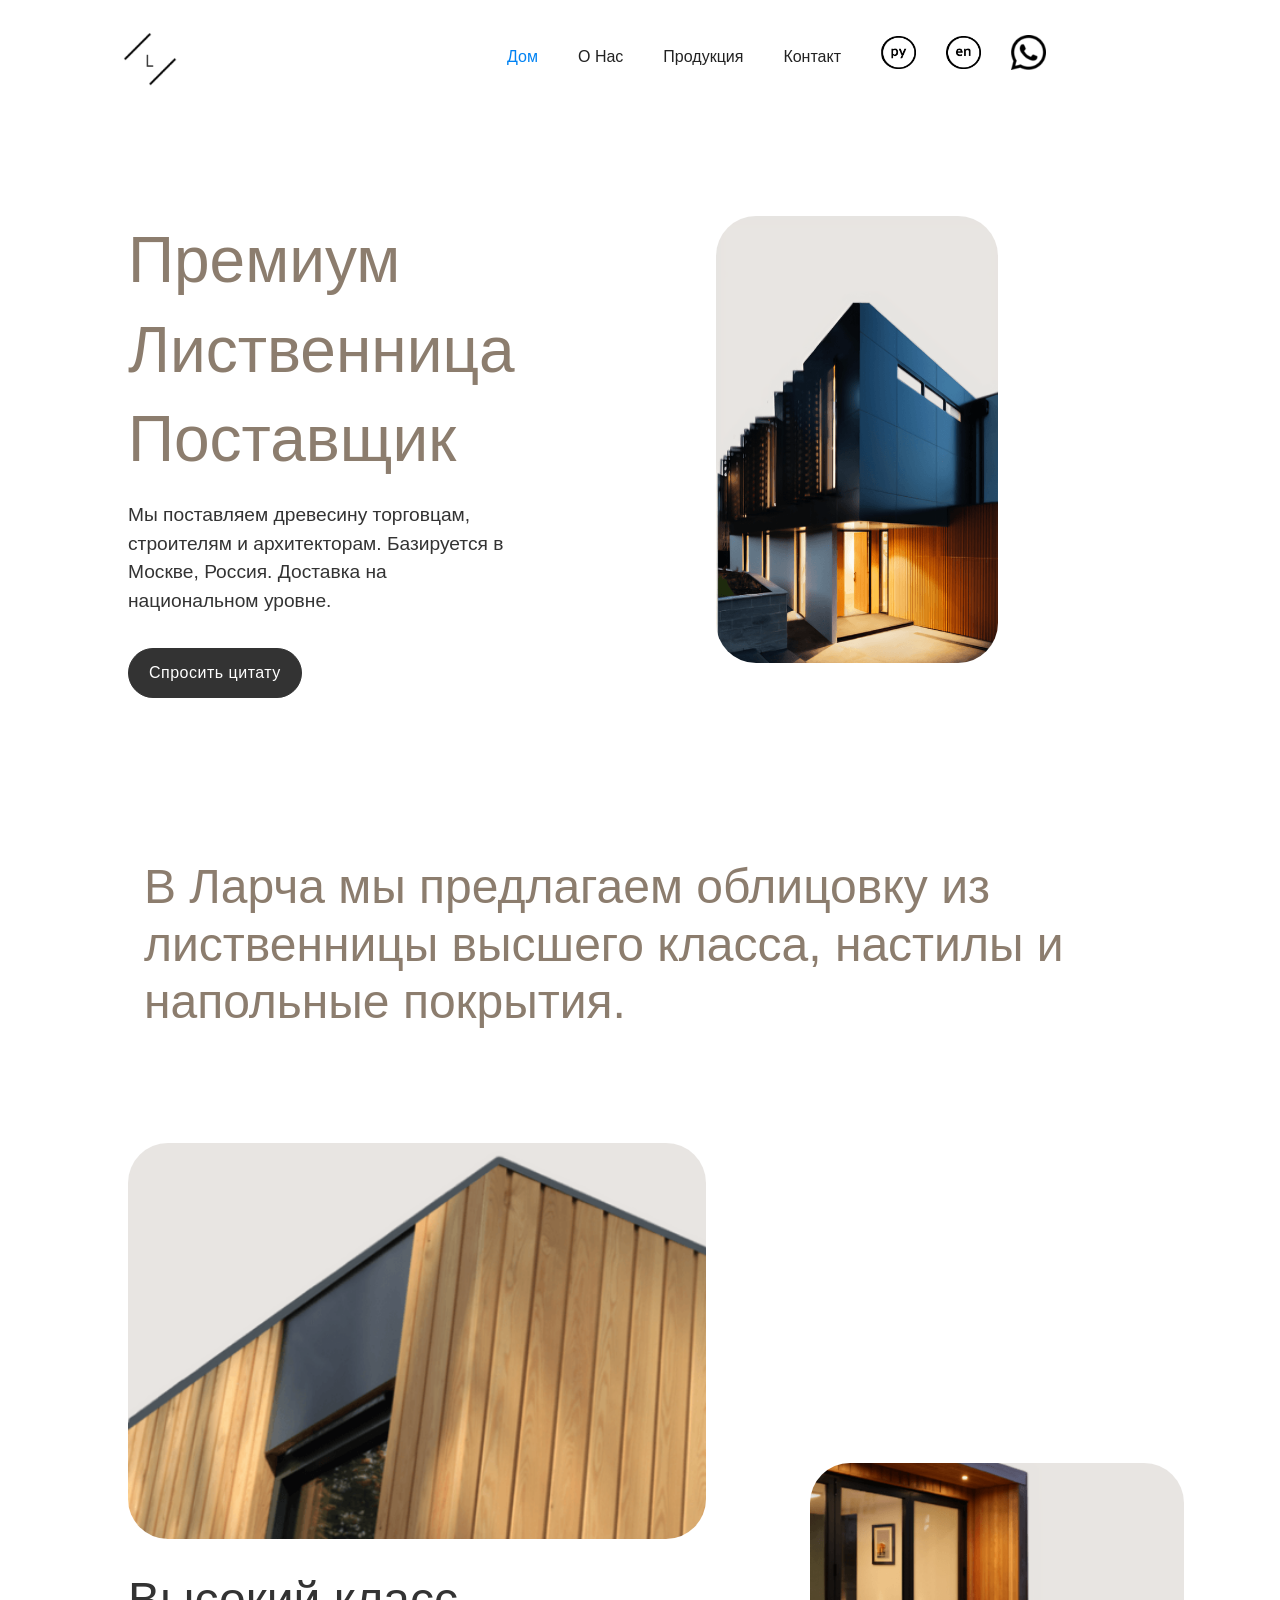
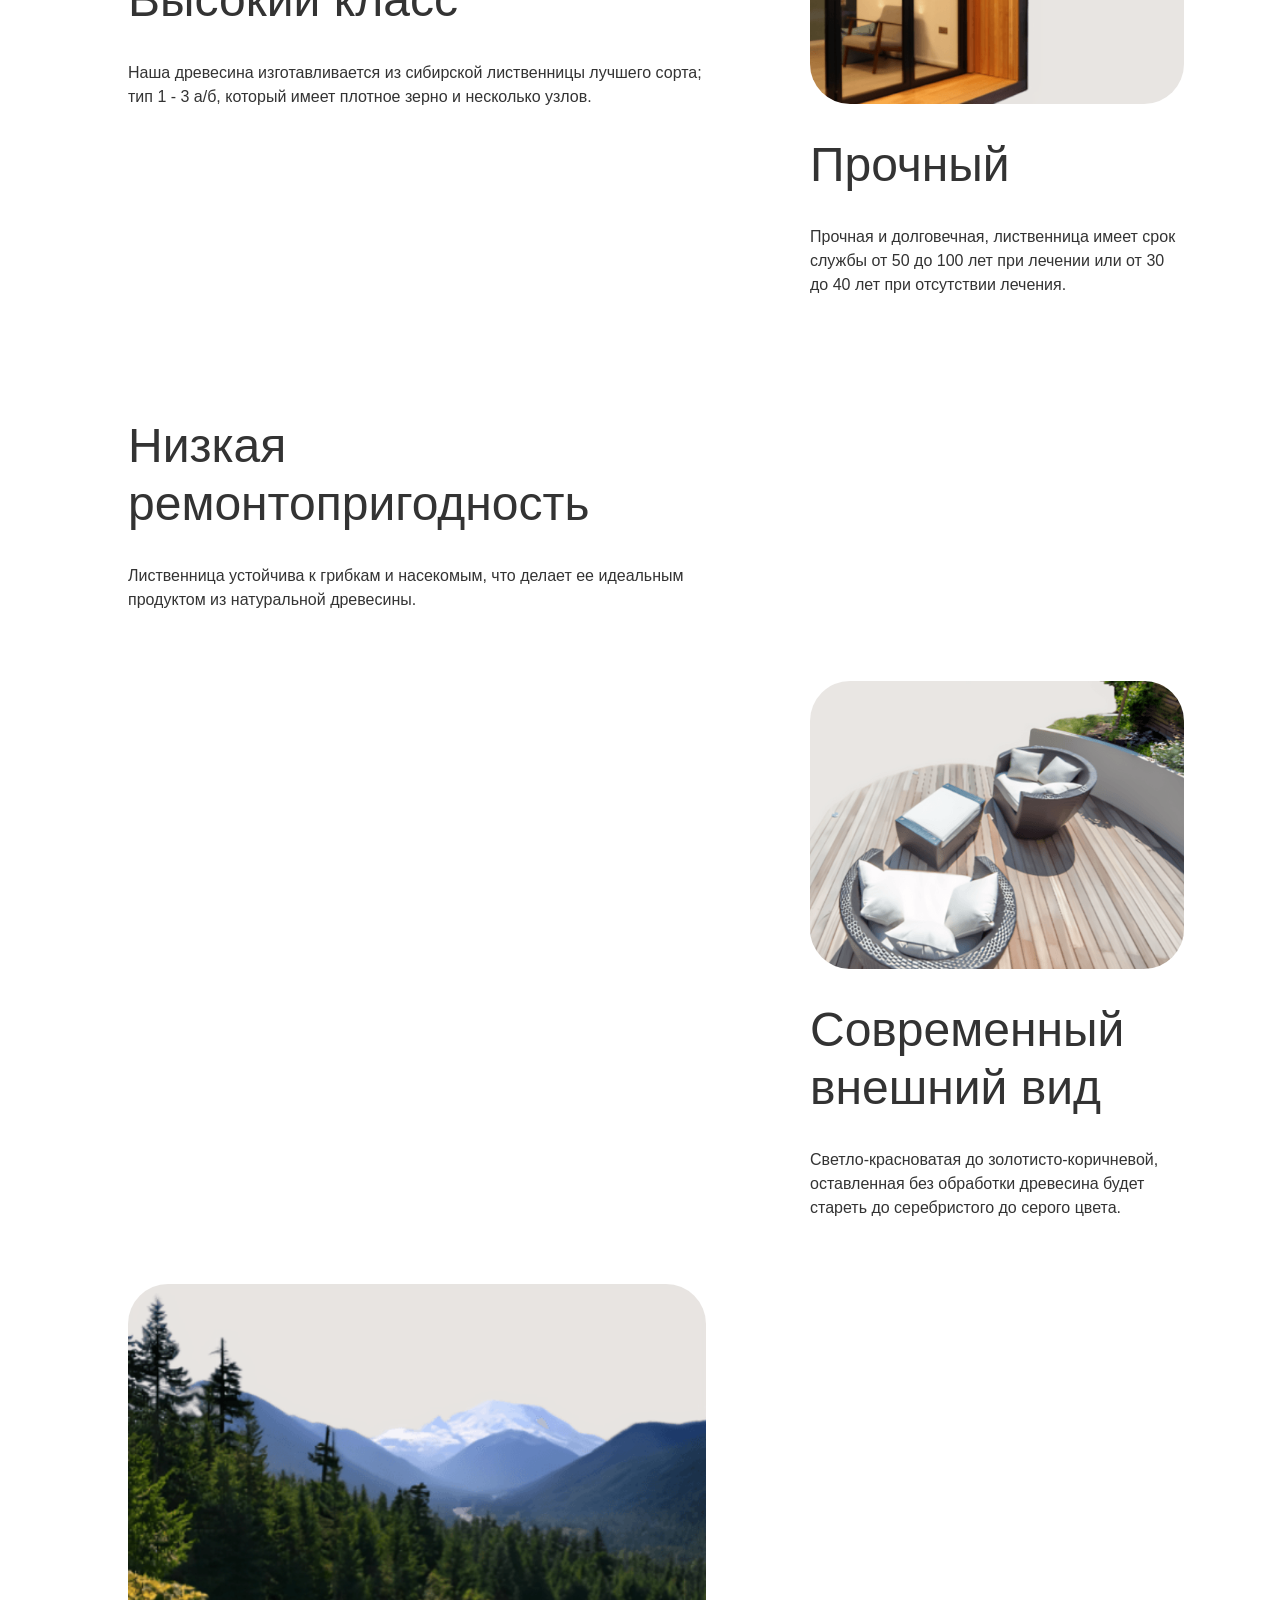
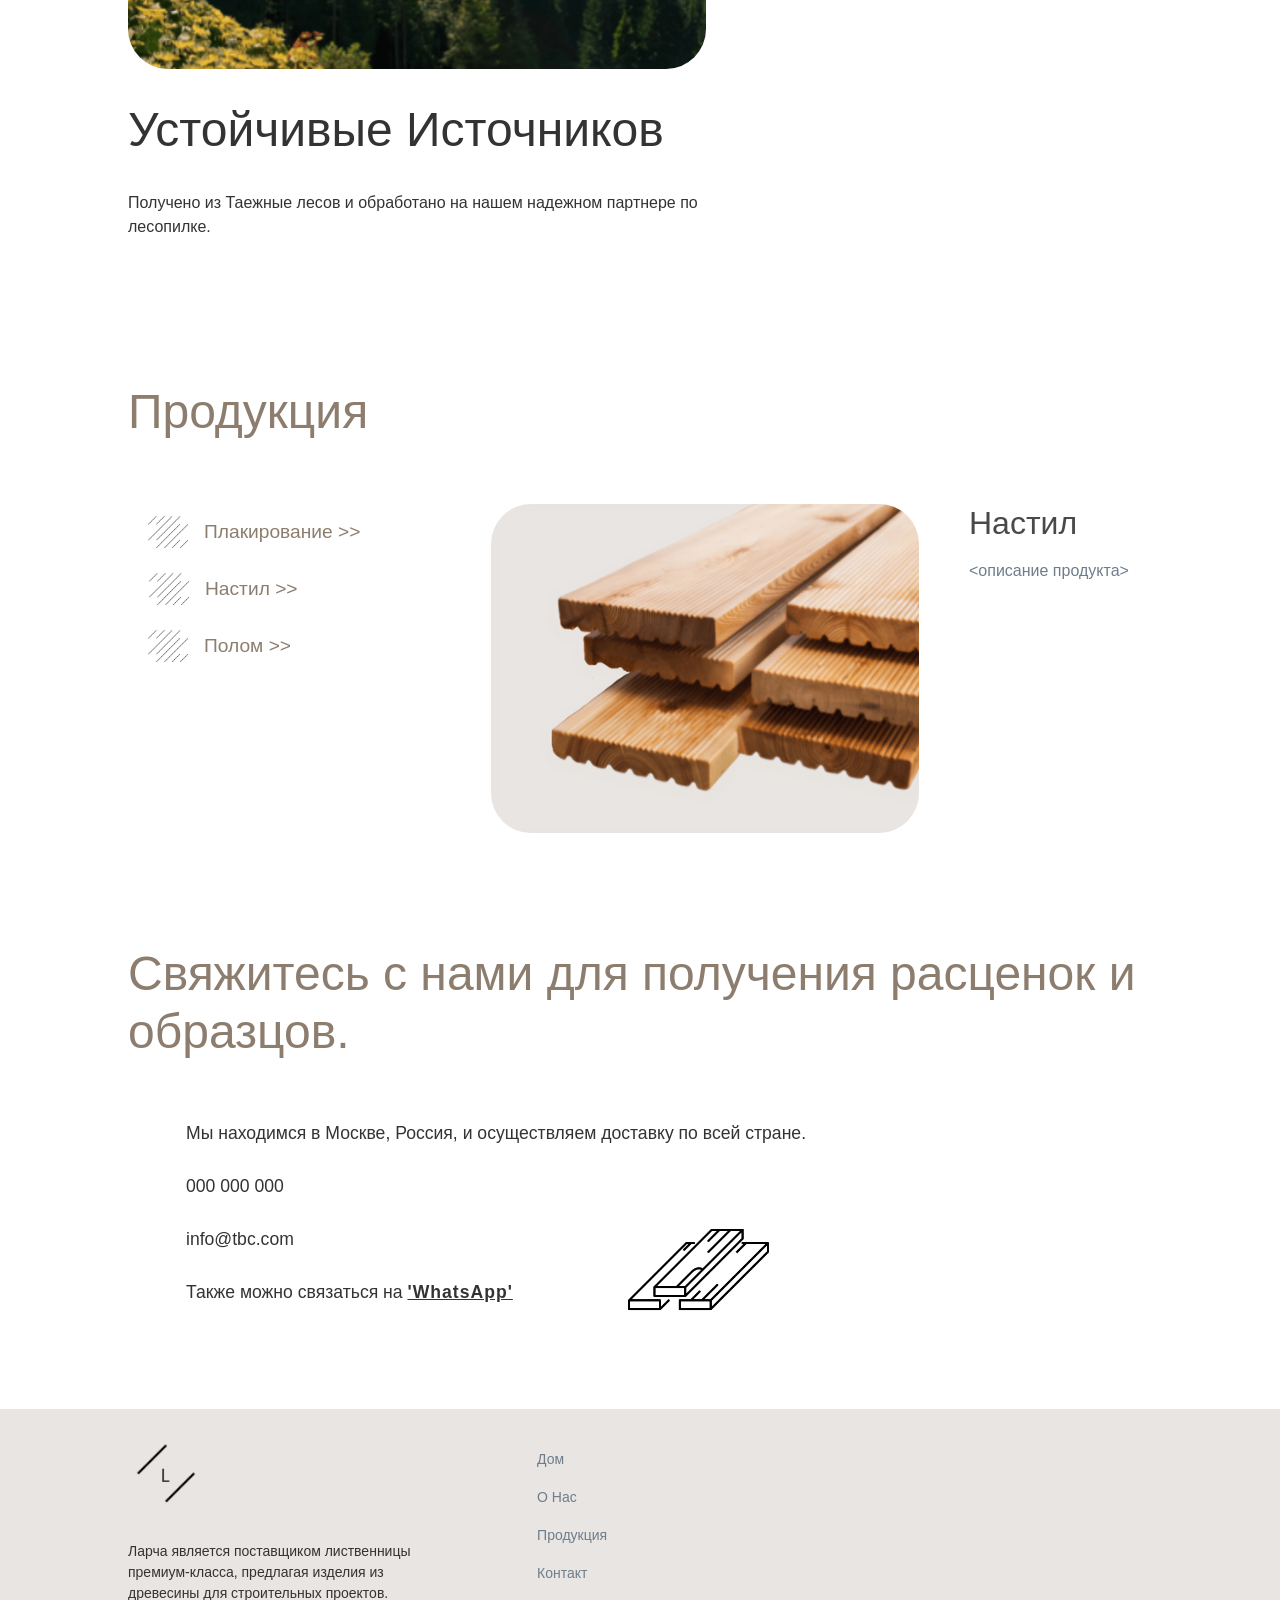
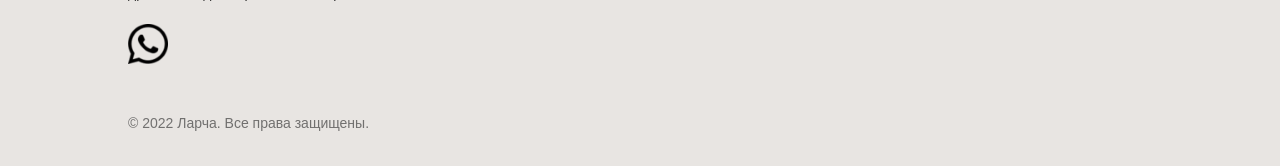
==== index.html @ 4be734ab "Add files via upload" ====
<!DOCTYPE html>

<html
  data-wf-domain=""
  data-wf-page="62f5ed2732fbd65a72546439"
  data-wf-site="62f5ed2732fbd67e27546438"
  data-wf-status="1"
>
  <head>
    <meta charset="utf-8" />
    <title>Larcha</title>
    <meta content="width=device-width, initial-scale=1" name="viewport" />
    <meta content="" name="" />
    <link
      href="./css/style.css"
      rel="stylesheet"
      type="text/css"
    />
    <script
      src="https://ajax.googleapis.com/ajax/libs/webfont/1.6.26/webfont.js"
      type="text/javascript"
    ></script>
    <script type="text/javascript">
      WebFont.load({  google: {    families: ["Epilogue:regular,500,600,700,800,900"]  }});
    </script>
    <!--[if lt IE 9
      ]><script
        src="https://cdnjs.cloudflare.com/ajax/libs/html5shiv/3.7.3/html5shiv.min.js"
        type="text/javascript"
      ></script
    ><![endif]-->
    <script type="text/javascript">
      !function(o,c){var n=c.documentElement,t=" w-mod-";n.className+=t+"js",("ontouchstart"in o||o.DocumentTouch&&c instanceof DocumentTouch)&&(n.className+=t+"touch")}(window,document);
    </script>
    <link
      href="./images/favicon-32x32.png"
      rel="shortcut icon"
      type="image/x-icon"
    />
    <link
      href="./images/webclip.png"
      rel="apple-touch-icon"
    />
    <!-- Please keep this css code to improve the font quality-->
    <style>
        * {
        -webkit-font-smoothing: antialiased;
        -moz-osx-font-smoothing: grayscale;
      }
    </style>
  </head>
  <body>
    <div class="page-wrapper">
      <div class="global-styles w-embed">
        <style>

          /* Snippet gets rid of top margin on first element in any rich text*/
          .w-richtext>:first-child {
          	margin-top: 0;
          }

          /* Snippet gets rid of bottom margin on last element in any rich text*/
          .w-richtext>:last-child, .w-richtext ol li:last-child, .w-richtext ul li:last-child {
          	margin-bottom: 0;
          }

          /* Snippet prevents all click and hover interaction with an element */
          .clickable-off {
          	pointer-events: none;
          }

          /* Snippet enables all click and hover interaction with an element */
          .clickable-on{
            pointer-events: auto;
          }

          /* Snippet enables you to add class of div-square which creates and maintains a 1:1 dimension of a div.*/
          .div-square::after {
          	content: "";
          	display: block;
          	padding-bottom: 100%;
          }

          /*Hide focus outline for main content element*/
          main:focus-visible {
          	outline: -webkit-focus-ring-color auto 0px;
          }

          /* Make sure containers never lose their center alignment*/
          .container-medium, .container-small, .container-large {
          	margin-right: auto !important;
          	margin-left: auto !important;
          }

          /*Reset buttons, and links styles*/
          a {
          	color: inherit;
          	text-decoration: inherit;
          	font-size: inherit;
          }

          /*Apply "..." after 3 lines of text */
          .text-style-3lines {
          	display: -webkit-box;
          	overflow: hidden;
          	-webkit-line-clamp: 3;
          	-webkit-box-orient: vertical;
          }

          /*Apply "..." after 2 lines of text */
          .text-style-2lines {
          	display: -webkit-box;
          	overflow: hidden;
          	-webkit-line-clamp: 2;
          	-webkit-box-orient: vertical;
          }
        </style>
      </div>
      <main class="main-wrapper overflow-hidden">
        <div
          data-animation="default"
          data-collapse="medium"
          data-duration="400"
          data-easing="ease"
          data-easing2="ease"
          role="banner"
          class="navbar w-nav"
        >
          <div class="container-3 w-container">
            <nav role="navigation" class="nav-menu-2 w-nav-menu">
              <a
                href="/index.html"
                aria-current="page"
                class="nav-link w-nav-link w--current"
                >Дом</a
              ><a href="#About-Ru" class="nav-link w-nav-link">О Нас</a
              ><a href="#products" class="nav-link w-nav-link">Продукция</a
              ><a href="#contact" class="nav-link w-nav-link">Контакт</a
              ><a
                href="/index.html"
                aria-current="page"
                class="link-block w-inline-block w--current"
                ><img
                  src="./images/ru_icon_full.png"
                  loading="eager"
                  width="35"
                  srcset="
                    ./images/ru_icon_full-p-500.png 500w,
                    ./images/ru_icon_full.png 766w
                  "
                  sizes="(max-width: 991px) 100vw, 35px"
                  alt="russian language icon"
                  class="image-2" /></a
              ><a
                href="/en.html"
                aria-current="page"
                class="link-block w-inline-block w--current"
                ><img
                  src="./images/en_logo_full.png"
                  loading="eager"
                  width="35"
                  srcset="
                    ./images/en_logo_full-p-500.png 500w,
                    ./images/en_logo_full.png 513w
                  "
                  sizes="(max-width: 991px) 100vw, 35px"
                  alt="english language icon"
                  class="image-2" /></a
              ><a
                href="https://wa.me/00000000"
                target="_blank"
                class="link-block w-inline-block"
                ><img
                  src="./images/whatsapp_bw_48px.png"
                  loading="eager"
                  width="35"
                  alt="whatsapp icon"
                  class="image-2"
              /></a>
            </nav>
            <div class="menu-button-2 w-nav-button">
              <div class="w-icon-nav-menu"></div>
            </div>
            <a href="/" aria-current="page" class="brand w-nav-brand w--current"
              ><img
                src="./images/larcha_logo-transparent.png"
                loading="eager"
                width="69"
                alt="LARCHA brand logo "
                class="image"
            /></a>
          </div>
        </div>
        <div class="w-container"><div class="section-3 wf-section"></div></div>
        <div class="section wf-section"></div>
        <div class="section-home-hero">
          <div class="page-padding">
            <div class="container-large">
              <div class="padding-vertical padding-xhuge">
                <div class="w-layout-grid home-hero_component">
                  <div
                    id="home-section-eng"
                    class="home-hero_content w-node-_734c42e9-a34b-b294-1b06-c9849803cd1f-72546439"
                  >
                    <div class="margin-bottom margin-small">
                      <h1>
                        <span class="heading-display-text-span">Премиум</span
                        ><br /><span class="heading-display-text-span"
                          >Лиственница Поставщик</span
                        >
                      </h1>
                    </div>
                    <div class="margin-bottom margin-medium">
                      <p class="paragraph">
                        Мы поставляем древесину торговцам, строителям и архитекторам. Базируется в Москве, Россия. Доставка на национальном уровне.
                      </p>
                    </div>
                    <div class="margin-bottom margin-medium">
                      <a href="#contact" class="button is-form-submit w-button"
                        >Спросить цитату</a
                      >
                    </div>
                  </div>
                  <div
                    id="w-node-a9d240f8-0661-0b93-165a-936c7398d22b-72546439"
                    class="home-hero_image-wrapper"
                  >
                    <img
                      src="./images/exterior_bg_2.png"
                      loading="eager"
                      width="282"
                      srcset="
                        ./images/exterior_bg_2-p-500.png 500w,
                        ./images/exterior_bg_2.png 595w
                      "
                      sizes="(max-width: 479px) 100vw, 282px"
                      alt=""
                      class="home-hero-main-image"
                    />
                  </div>
                </div>
              </div>
            </div>
          </div>
        </div>
        <div id="About-Ru" class="section-home-tagline">
          <div class="page-padding">
            <div class="container-medium">
              <div class="padding-vertical padding-xxhuge">
                <div id="home-tagline" class="home-tagline_top_wrapper">
                  <div class="heading-large">
                    В Ларча мы предлагаем облицовку из лиственницы высшего класса, настилы и напольные покрытия.<br />
                  </div>
                </div>
                <div class="home-tagline_component">
                  <img
                    src="./"
                    loading="eager"
                    width="121"
                    alt=""
                    class="home-tagline-pattern"
                  />
                </div>
              </div>
            </div>
          </div>
        </div>
        <div class="section-home-projects">
          <div class="page-padding">
            <div class="container-large">
              <div class="padding-vertical padding-xxhuge">
                <div class="home-projects_list-wrapper w-dyn-list">
                  <div role="list" class="home-projects_list w-dyn-items">
                    <div
                      role="listitem"
                      class="home-projects_item even-item w-dyn-item"
                    >
                      <a
                        href="#"
                        class="home-projects_link-block w-inline-block"
                        ><div class="home-projects_image-wrapper">
                          <img
                            alt=""
                            loading="eager"
                            width="578"
                            src="./images/cladding_bg.png"
                            sizes="(max-width: 479px) 100vw, (max-width: 767px) 85vw, (max-width: 991px) 40vw, 33vw"
                            srcset="
                              ./images/cladding_bg-p-500.png 500w,
                              ./images/cladding_bg.png 604w
                            "
                            class="home-projects-image"
                          />
                        </div>
                        <div class="home-projects_content">
                          <div class="margin-vertical margin-medium">
                            <h2 class="h3-projects">Высокий класс</h2>
                          </div>
                          <div class="margin-bottom margin-medium">
                            <p class="paragraph-projects">
                              Наша древесина изготавливается из сибирской лиственницы лучшего сорта; тип 1 - 3 а/б, который имеет плотное зерно и несколько узлов.
                            </p>
                          </div>
                        </div></a
                      >
                    </div>
                    <div
                      role="listitem"
                      class="home-projects_item even-item w-dyn-item"
                    >
                      <a
                        href="#"
                        class="home-projects_link-block w-inline-block"
                        ><div class="home-projects_image-wrapper">
                          <img
                            alt=""
                            loading="eager"
                            width="578"
                            src="./images/outhouse_bg_crop.png"
                            sizes="(max-width: 479px) 100vw, (max-width: 767px) 85vw, (max-width: 991px) 40vw, 33vw"
                            srcset="
                              ./images/outhouse_bg_crop-p-500.png 500w,
                              ./images/outhouse_bg_crop.png 555w
                            "
                            class="home-projects-image"
                          />
                        </div>
                        <div class="home-projects_content">
                          <div class="margin-vertical margin-medium">
                            <h2 class="h3-projects">Прочный</h2>
                          </div>
                          <div class="margin-bottom margin-medium">
                            <p class="paragraph-projects">
                              Прочная и долговечная, лиственница имеет срок службы от 50 до 100 лет при лечении или от 30 до 40 лет при отсутствии лечения.
                            </p>
                          </div>
                        </div></a
                      >
                    </div>
                    <div
                      role="listitem"
                      class="home-projects_item even-item w-dyn-item"
                    >
                      <a
                        href="#"
                        class="home-projects_link-block w-inline-block"
                        ><div class="home-projects_image-wrapper">
                          <img
                            alt=""
                            loading="eager"
                            width="578"
                            src="./images/interior_bg_crop.png"
                            sizes="(max-width: 479px) 100vw, (max-width: 767px) 85vw, (max-width: 991px) 40vw, 33vw"
                            srcset="
                              ./images/bg_crop-p-500.png 500w,
                              ./images/interior_bg_crop.png 680w
                            "
                            class="home-projects-image"
                          />
                        </div>
                        <div class="home-projects_content">
                          <div class="margin-vertical margin-medium">
                            <h2 class="h3-projects">Низкая ремонтопригодность</h2>
                          </div>
                          <div class="margin-bottom margin-medium">
                            <p class="paragraph-projects">
                              Лиственница устойчива к грибкам и насекомым, что делает ее идеальным продуктом из натуральной древесины.
                            </p>
                          </div>
                        </div></a
                      >
                    </div>
                    <div
                      role="listitem"
                      class="home-projects_item even-item w-dyn-item"
                    >
                      <a
                        href="#"
                        class="home-projects_link-block w-inline-block"
                        ><div class="home-projects_image-wrapper">
                          <img
                            alt=""
                            loading="eager"
                            width="578"
                            src="./images/decking_bg_edit_2_crop.png"
                            sizes="(max-width: 479px) 100vw, (max-width: 767px) 85vw, (max-width: 991px) 40vw, 33vw"
                            srcset="
                              ./images/decking_bg_edit_2_crop-p-500.png 500w,
                              ./images/decking_bg_edit_2_crop-p-800.png 800w,
                              ./images/decking_bg_edit_2_crop.png 945w
                            "
                            class="home-projects-image"
                          />
                        </div>
                        <div class="home-projects_content">
                          <div class="margin-vertical margin-medium">
                            <h2 class="h3-projects">Современный внешний вид</h2>
                          </div>
                          <div class="margin-bottom margin-medium">
                            <p class="paragraph-projects">
                              Светло-красноватая до золотисто-коричневой, оставленная без обработки древесина будет стареть до серебристого до серого цвета.
                            </p>
                          </div>
                        </div></a
                      >
                    </div>
                    <div
                      role="listitem"
                      class="home-projects_item even-item w-dyn-item"
                    >
                      <a
                        href="#"
                        class="home-projects_link-block w-inline-block"
                        ><div class="home-projects_image-wrapper">
                          <img
                            alt=""
                            loading="eager"
                            width="578"
                            src="./images/suistanable_bg.png"
                            sizes="(max-width: 479px) 100vw, (max-width: 767px) 85vw, (max-width: 991px) 40vw, 33vw"
                            srcset="
                              ./images/suistanable_bg-p-500.png 500w,
                              ./images/suistanable_bg-p-800.png 800w,
                              ./images/suistanable_bg.png 918w
                            "
                            class="home-projects-image"
                          />
                        </div>
                        <div class="home-projects_content">
                          <div class="margin-vertical margin-medium">
                            <h2 class="h3-projects">Устойчивые Источников</h2>
                          </div>
                          <div class="margin-bottom margin-medium">
                            <p class="paragraph-projects">
                              Получено из Таежные лесов и обработано на нашем надежном партнере по лесопилке.
                            </p>
                          </div>
                        </div></a
                      >
                    </div>
                  </div>
                </div>
              </div>
            </div>
          </div>
        </div>
        <div id="products" class="section-home-services">
          <div class="page-padding">
            <div class="container-large">
              <div class="padding-vertical padding-xxhuge">
                <div class="home-service_wrapper">
                  <div class="margin-bottom margin-xlarge">
                    <h2 class="heading">Продукция</h2>
                  </div>
                  <div
                    data-current="Tab 2"
                    data-easing="ease"
                    data-duration-in="300"
                    data-duration-out="100"
                    class="tabs w-tabs"
                  >
                    <div class="tabs-menu w-tab-menu">
                      <a
                        data-w-tab="Tab 1"
                        class="home-service-tabl-link button-text text-align-left w-inline-block w-tab-link"
                        ><div class="home-service-tabs_icon-wrapper">
                          <img
                            loading="eager"
                            width="40"
                            src="./images/logo-pattern-1.png"
                            alt=""
                            class="home-service-tab-image"
                          />
                        </div>
                        <div class="text-block-6">Плакирование &gt;&gt;</div></a
                      ><a
                        data-w-tab="Tab 2"
                        class="home-service-tabl-link button-text text-align-left w-inline-block w-tab-link w--current"
                        ><div class="home-service-tabs_icon-wrapper">
                          <img
                            loading="eager"
                            width="40"
                            src="./images/logo-pattern-1.png"
                            alt=""
                            class="home-service-tab-image"
                          />
                        </div>
                        <div class="text-block-7">Настил &gt;&gt;</div></a
                      ><a
                        data-w-tab="Tab 3"
                        class="home-service-tabl-link button-text text-align-left w-inline-block w-tab-link"
                        ><div class="home-service-tabs_icon-wrapper">
                          <img
                            loading="eager"
                            width="40"
                            src="./images/logo-pattern-1.png"
                            alt=""
                            class="home-service-tab-image"
                          />
                        </div>
                        <div class="text-block-8">Полом &gt;&gt;</div></a
                      >
                    </div>
                    <div class="home-service_tab-content w-tab-content">
                      <div
                        data-w-tab="Tab 1"
                        class="home-service-tab w-tab-pane"
                      >
                        <div class="w-layout-grid home-service_grid">
                          <div
                            id="w-node-_034cbed6-d893-429f-9292-754ef17a75c4-72546439"
                            class="home-service_image-wrapper"
                          >
                            <img
                              sizes="(max-width: 479px) 100vw, 380px"
                              width="380"
                              srcset="
                                ./images/cladding_house_bg_crop-p-500.png 500w,
                                ./images/cladding_house_bg_crop.png 702w
                              "
                              alt=""
                              src="./images/cladding_house_bg_crop.png"
                              loading="eager"
                              class="image-5"
                            />
                          </div>
                          <div
                            id="w-node-_6d2191c4-49b4-e9b7-fd10-e1e7bbee50f9-72546439"
                            class="wf-section"
                          >
                            <div class="w-container">
                              <h3 class="heading-6">Плакирование</h3>
                              <div class="text-block-4">
                                &lt;описание продукта&gt;
                              </div>
                            </div>
                          </div>
                        </div>
                      </div>
                      <div data-w-tab="Tab 2" class="w-tab-pane w--tab-active">
                        <div class="w-layout-grid home-service_grid">
                          <div
                            id="w-node-f372e1b5-7bba-1eb7-fedf-3df5b17880fe-72546439"
                            class="home-service_image-wrapper"
                          >
                            <img
                              sizes="(max-width: 479px) 100vw, (max-width: 767px) 85vw, 428px"
                              width="428"
                              srcset="
                                ./images/decking_crop-p-500.png 500w,
                                ./images/decking_crop-p-800.png 800w,
                                ./images/decking_crop.png 855w
                              "
                              alt=""
                              src="./images/decking_crop.png"
                              loading="eager"
                              class="image-4"
                            />
                          </div>
                          <div
                            id="w-node-f372e1b5-7bba-1eb7-fedf-3df5b1788100-72546439"
                            class="home-service_content"
                          >
                            <div class="margin-bottom margin-small">
                              <h3>Настил</h3>
                            </div>
                            <div class="margin-bottom margin-medium">
                              <p class="paragraph-3">
                                &lt;описание продукта&gt;
                              </p>
                            </div>
                          </div>
                        </div>
                      </div>
                      <div data-w-tab="Tab 3" class="w-tab-pane">
                        <div class="w-layout-grid home-service_grid">
                          <div
                            id="w-node-fb4b6240-4a37-1bfe-fe08-5f788bda2697-72546439"
                            class="home-service_image-wrapper"
                          >
                            <img
                              sizes="(max-width: 479px) 100vw, 370px"
                              width="370"
                              srcset="
                                ./images/flooring_bg_crop-p-500.png 500w,
                                ./images/flooring_bg_crop.png 728w
                              "
                              alt=""
                              src="./images/flooring_bg_crop.png"
                              loading="eager"
                              class="image-6"
                            />
                          </div>
                          <div
                            id="w-node-fb4b6240-4a37-1bfe-fe08-5f788bda2699-72546439"
                            class="home-service_content"
                          >
                            <div class="margin-bottom margin-small">
                              <h3>Полом</h3>
                            </div>
                            <div class="margin-bottom margin-medium">
                              <p class="paragraph-4">
                                &lt;описание продукта&gt;
                              </p>
                            </div>
                          </div>
                        </div>
                      </div>
                    </div>
                  </div>
                </div>
              </div>
            </div>
            <div id="contact" class="page-padding padding-vertical">
              <div class="container-large">
                <div class="padding-vertical padding-xxhuge">
                  <div class="home-cta_component">
                    <div class="margin-bottom margin-medium">
                      <div id="contact-eng" class="heading-large">
                        <strong class="bold-text">Свяжитесь </strong> с нами для получения расценок и образцов.
                      </div>
                      <div class="w-container">
                        <div class="wf-section">
                          <div class="text-block-5">
                            Мы находимся в Москве, Россия, и осуществляем доставку по всей стране.<br />‍<br /><a href="tel:+000000000"
                              ><strong class="bold-text-3">000 000 000</strong
                              ><br /></a
                            >‍<br /><a
                              href="mailto:info@tbc.com?subject=Request%20Quote"
                              ><strong class="bold-text-2"
                                >info@tbc.com</strong
                              ></a
                            ><br />‍<br />Также можно связаться на
                            <a href="https://wa.me/000000000" class="link-6"
                              >'WhatsApp'</a
                            >
                          </div>
                        </div>
                      </div>
                    </div>
                    <div class="home-cta-sliding-block"></div>
                  </div>
                  <img
                    src="./images/board.png"
                    loading="eager"
                    width="141"
                    alt=""
                    class="image-3"
                  />
                </div>
              </div>
            </div>
          </div>
        </div>
        <section
          data-w-id="9eb19ee5-421c-a040-7be4-4ed3255e6c6b"
          class="section-home-logo"
        >
          <div class="page-padding"><div class="container-large"></div></div>
        </section>
        <div class="footer_component">
          <div class="footer-block-sliding"></div>
          <div class="page-padding">
            <div class="container-large">
              <div class="padding-vertical padding-large">
                <div class="padding-bottom padding-xxlarge">
                  <div class="w-layout-grid footer_top-wrapper">
                    <div class="footer_left-wrapper">
                      <div class="margin-bottom margin-medium">
                        <a href="#" class="footer3_logo-link w-nav-brand"
                          ><img
                            src="./images/larcha_logo-transparent.png"
                            loading="eager"
                            width="77"
                            alt="LARCHA brand logo "
                        /></a>
                      </div>
                      <div class="margin-bottom margin-medium">
                        <div class="footer3_details-wrapper">
                          <div class="text-size-small">
                            Ларча является поставщиком лиственницы премиум-класса, предлагая изделия из древесины для строительных проектов.
                          </div>
                          <a
                            href="https://wa.me/000000000"
                            class="w-inline-block"
                            ><img
                              src="./images/whatsapp_bw_48px.png"
                              loading="eager"
                              width="40"
                              alt=""
                              class="image-2"
                          /></a>
                        </div>
                      </div>
                    </div>
                    <div class="w-layout-grid footer_column-layout">
                      <div class="footer_column">
                        <a
                          href="/"
                          aria-current="page"
                          class="footer_link w--current"
                          >Дом</a
                        ><a href="#About-Ru" class="footer_link">О Нас</a
                        ><a href="#products" class="footer_link">Продукция</a
                        ><a href="#contact" class="footer_link">Контакт</a>
                      </div>
                    </div>
                  </div>
                </div>
                <div class="line-divider"></div>
                <div class="padding-top padding-medium">
                  <div class="footer_bottom-wrapper">
                    <div class="footer_credit-text">
                      © 2022 Ларча. Все права защищены.
                    </div>
                  </div>
                </div>
              </div>
            </div>
          </div>
        </div>
      </main>
    </div>
    <script
      src="https://d3e54v103j8qbb.cloudfront.net/js/jquery-3.5.1.min.dc5e7f18c8.js?site=62f5ed2732fbd67e27546438"
      type="text/javascript"
      integrity="sha256-9/aliU8dGd2tb6OSsuzixeV4y/faTqgFtohetphbbj0="
      crossorigin="anonymous"
    ></script>
    <script
      src="./js/script.js"
      type="text/javascript"
    ></script>
    <!--[if lte IE 9
      ]><script src="//cdnjs.cloudflare.com/ajax/libs/placeholders/3.0.2/placeholders.min.js"></script
    ><![endif]-->
  </body>
</html>
---- css/style.css ----
/* Generated on: Wed Aug 17 2022 12:07:33 GMT+0000 (Coordinated Universal Time) */
/* ==========================================================================
   normalize.css v3.0.3 | MIT License | github.com/necolas/normalize.css 
   ========================================================================== */
/*! normalize.css v3.0.3 | MIT License | github.com/necolas/normalize.css */
html {
    font-family: sans-serif;
    -ms-text-size-adjust: 100%;
    -webkit-text-size-adjust: 100%;
  }
  body {
    margin: 0;
  }
  article,
  aside,
  details,
  figcaption,
  figure,
  footer,
  header,
  hgroup,
  main,
  menu,
  nav,
  section,
  summary {
    display: block;
  }
  audio,
  canvas,
  progress,
  video {
    display: inline-block;
    vertical-align: baseline;
  }
  audio:not([controls]) {
    display: none;
    height: 0;
  }
  [hidden],
  template {
    display: none;
  }
  a {
    background-color: transparent;
  }
  a:active,
  a:hover {
    outline: 0;
  }
  abbr[title] {
    border-bottom: 1px dotted;
  }
  b,
  strong {
    font-weight: bold;
  }
  dfn {
    font-style: italic;
  }
  h1 {
    font-size: 2em;
    margin: 0.67em 0;
  }
  mark {
    background: #ff0;
    color: #000;
  }
  small {
    font-size: 80%;
  }
  sub,
  sup {
    font-size: 75%;
    line-height: 0;
    position: relative;
    vertical-align: baseline;
  }
  sup {
    top: -0.5em;
  }
  sub {
    bottom: -0.25em;
  }
  img {
    border: 0;
  }
  svg:not(:root) {
    overflow: hidden;
  }
  figure {
    margin: 1em 40px;
  }
  hr {
    box-sizing: content-box;
    height: 0;
  }
  pre {
    overflow: auto;
  }
  code,
  kbd,
  pre,
  samp {
    font-family: monospace, monospace;
    font-size: 1em;
  }
  button,
  input,
  optgroup,
  select,
  textarea {
    color: inherit;
    font: inherit;
    margin: 0;
  }
  button {
    overflow: visible;
  }
  button,
  select {
    text-transform: none;
  }
  button,
  html input[type="button"],
  input[type="reset"] {
    -webkit-appearance: button;
    cursor: pointer;
  }
  button[disabled],
  html input[disabled] {
    cursor: default;
  }
  button::-moz-focus-inner,
  input::-moz-focus-inner {
    border: 0;
    padding: 0;
  }
  input {
    line-height: normal;
  }
  input[type="checkbox"],
  input[type="radio"] {
    box-sizing: border-box;
    padding: 0;
  }
  input[type="number"]::-webkit-inner-spin-button,
  input[type="number"]::-webkit-outer-spin-button {
    height: auto;
  }
  input[type="search"] {
    -webkit-appearance: none;
  }
  input[type="search"]::-webkit-search-cancel-button,
  input[type="search"]::-webkit-search-decoration {
    -webkit-appearance: none;
  }
  fieldset {
    border: 1px solid #c0c0c0;
    margin: 0 2px;
    padding: 0.35em 0.625em 0.75em;
  }
  legend {
    border: 0;
    padding: 0;
  }
  textarea {
    overflow: auto;
  }
  optgroup {
    font-weight: bold;
  }
  table {
    border-collapse: collapse;
    border-spacing: 0;
  }
  td,
  th {
    padding: 0;
  }
  
  /* ==========================================================================
     Start of base Webflow CSS - If you're looking for some ultra-clean CSS, skip the boilerplate and see the unminified code below.
     ========================================================================== */
  @font-face {
    font-family: "webflow-icons";
    src: url("[data-uri]")
      format("truetype");
    font-weight: normal;
    font-style: normal;
  }
  [class^="w-icon-"],
  [class*=" w-icon-"] {
    font-family: "webflow-icons" !important;
    speak: none;
    font-style: normal;
    font-weight: normal;
    font-variant: normal;
    text-transform: none;
    line-height: 1;
    -webkit-font-smoothing: antialiased;
    -moz-osx-font-smoothing: grayscale;
  }
  .w-icon-slider-right:before {
    content: "\e600";
  }
  .w-icon-slider-left:before {
    content: "\e601";
  }
  .w-icon-nav-menu:before {
    content: "\e602";
  }
  .w-icon-arrow-down:before,
  .w-icon-dropdown-toggle:before {
    content: "\e603";
  }
  .w-icon-file-upload-remove:before {
    content: "\e900";
  }
  .w-icon-file-upload-icon:before {
    content: "\e903";
  }
  * {
    -webkit-box-sizing: border-box;
    -moz-box-sizing: border-box;
    box-sizing: border-box;
  }
  html {
    height: 100%;
  }
  body {
    margin: 0;
    min-height: 100%;
    background-color: #fff;
    font-family: Arial, sans-serif;
    font-size: 14px;
    line-height: 20px;
    color: #333;
  }
  img {
    max-width: 100%;
    vertical-align: middle;
    display: inline-block;
  }
  html.w-mod-touch * {
    background-attachment: scroll !important;
  }
  .w-block {
    display: block;
  }
  .w-inline-block {
    max-width: 100%;
    display: inline-block;
  }
  .w-clearfix:before,
  .w-clearfix:after {
    content: " ";
    display: table;
    grid-column-start: 1;
    grid-row-start: 1;
    grid-column-end: 2;
    grid-row-end: 2;
  }
  .w-clearfix:after {
    clear: both;
  }
  .w-hidden {
    display: none;
  }
  .w-button {
    display: inline-block;
    padding: 9px 15px;
    background-color: #3898ec;
    color: white;
    border: 0;
    line-height: inherit;
    text-decoration: none;
    cursor: pointer;
    border-radius: 0;
  }
  input.w-button {
    -webkit-appearance: button;
  }
  html[data-w-dynpage] [data-w-cloak] {
    color: transparent !important;
  }
  .w-webflow-badge,
  .w-webflow-badge * {
    position: static;
    left: auto;
    top: auto;
    right: auto;
    bottom: auto;
    z-index: auto;
    display: block;
    visibility: hidden;
    overflow: visible;
    overflow-x: visible;
    overflow-y: visible;
    box-sizing: border-box;
    width: auto;
    height: auto;
    max-height: none;
    max-width: none;
    min-height: 0;
    min-width: 0;
    margin: 0;
    padding: 0;
    float: none;
    clear: none;
    border: 0 none transparent;
    border-radius: 0;
    background: none;
    background-image: none;
    background-position: 0% 0%;
    background-size: auto auto;
    background-repeat: repeat;
    background-origin: padding-box;
    background-clip: border-box;
    background-attachment: scroll;
    background-color: transparent;
    box-shadow: none;
    opacity: 1;
    transform: none;
    transition: none;
    direction: ltr;
    font-family: inherit;
    font-weight: inherit;
    color: inherit;
    font-size: inherit;
    line-height: inherit;
    font-style: inherit;
    font-variant: inherit;
    text-align: inherit;
    letter-spacing: inherit;
    text-decoration: inherit;
    text-indent: 0;
    text-transform: inherit;
    list-style-type: disc;
    text-shadow: none;
    font-smoothing: auto;
    vertical-align: baseline;
    cursor: inherit;
    white-space: inherit;
    word-break: normal;
    word-spacing: normal;
    word-wrap: normal;
  }
  .w-webflow-badge {
    position: fixed !important;
    display: inline-block !important;
    visibility: hidden !important;
    z-index: 2147483647 !important;
    top: auto !important;
    right: 12px !important;
    bottom: 12px !important;
    left: auto !important;
    color: #aaadb0 !important;
    background-color: #fff !important;
    border-radius: 3px !important;
    padding: 6px 8px 6px 6px !important;
    font-size: 12px !important;
    opacity: 1 !important;
    line-height: 14px !important;
    text-decoration: none !important;
    transform: none !important;
    margin: 0 !important;
    width: auto !important;
    height: auto !important;
    overflow: visible !important;
    white-space: nowrap;
    box-shadow: 0 0 0 1px rgba(0, 0, 0, 0.1), 0 1px 3px rgba(0, 0, 0, 0.1);
    cursor: pointer;
  }
  .w-webflow-badge > img {
    display: inline-block !important;
    visibility: hidden !important;
    opacity: 1 !important;
    vertical-align: middle !important;
  }
  h1,
  h2,
  h3,
  h4,
  h5,
  h6 {
    font-weight: bold;
    margin-bottom: 10px;
  }
  h1 {
    font-size: 38px;
    line-height: 44px;
    margin-top: 20px;
  }
  h2 {
    font-size: 32px;
    line-height: 36px;
    margin-top: 20px;
  }
  h3 {
    font-size: 24px;
    line-height: 30px;
    margin-top: 20px;
  }
  h4 {
    font-size: 18px;
    line-height: 24px;
    margin-top: 10px;
  }
  h5 {
    font-size: 14px;
    line-height: 20px;
    margin-top: 10px;
  }
  h6 {
    font-size: 12px;
    line-height: 18px;
    margin-top: 10px;
  }
  p {
    margin-top: 0;
    margin-bottom: 10px;
  }
  blockquote {
    margin: 0 0 10px 0;
    padding: 10px 20px;
    border-left: 5px solid #e2e2e2;
    font-size: 18px;
    line-height: 22px;
  }
  figure {
    margin: 0;
    margin-bottom: 10px;
  }
  figcaption {
    margin-top: 5px;
    text-align: center;
  }
  ul,
  ol {
    margin-top: 0px;
    margin-bottom: 10px;
    padding-left: 40px;
  }
  .w-list-unstyled {
    padding-left: 0;
    list-style: none;
  }
  .w-embed:before,
  .w-embed:after {
    content: " ";
    display: table;
    grid-column-start: 1;
    grid-row-start: 1;
    grid-column-end: 2;
    grid-row-end: 2;
  }
  .w-embed:after {
    clear: both;
  }
  .w-video {
    width: 100%;
    position: relative;
    padding: 0;
  }
  .w-video iframe,
  .w-video object,
  .w-video embed {
    position: absolute;
    top: 0;
    left: 0;
    width: 100%;
    height: 100%;
    border: none;
  }
  fieldset {
    padding: 0;
    margin: 0;
    border: 0;
  }
  button,
  [type="button"],
  [type="reset"] {
    border: 0;
    cursor: pointer;
    -webkit-appearance: button;
  }
  .w-form {
    margin: 0 0 15px;
  }
  .w-form-done {
    display: none;
    padding: 20px;
    text-align: center;
    background-color: #dddddd;
  }
  .w-form-fail {
    display: none;
    margin-top: 10px;
    padding: 10px;
    background-color: #ffdede;
  }
  label {
    display: block;
    margin-bottom: 5px;
    font-weight: bold;
  }
  .w-input,
  .w-select {
    display: block;
    width: 100%;
    height: 38px;
    padding: 8px 12px;
    margin-bottom: 10px;
    font-size: 14px;
    line-height: 1.42857143;
    color: #333333;
    vertical-align: middle;
    background-color: #ffffff;
    border: 1px solid #cccccc;
  }
  .w-input:-moz-placeholder,
  .w-select:-moz-placeholder {
    color: #999;
  }
  .w-input::-moz-placeholder,
  .w-select::-moz-placeholder {
    color: #999;
    opacity: 1;
  }
  .w-input:-ms-input-placeholder,
  .w-select:-ms-input-placeholder {
    color: #999;
  }
  .w-input::-webkit-input-placeholder,
  .w-select::-webkit-input-placeholder {
    color: #999;
  }
  .w-input:focus,
  .w-select:focus {
    border-color: #3898ec;
    outline: 0;
  }
  .w-input[disabled],
  .w-select[disabled],
  .w-input[readonly],
  .w-select[readonly],
  fieldset[disabled] .w-input,
  fieldset[disabled] .w-select {
    cursor: not-allowed;
  }
  .w-input[disabled]:not(.w-input-disabled),
  .w-select[disabled]:not(.w-input-disabled),
  .w-input[readonly],
  .w-select[readonly],
  fieldset[disabled]:not(.w-input-disabled) .w-input,
  fieldset[disabled]:not(.w-input-disabled) .w-select {
    background-color: #eeeeee;
  }
  textarea.w-input,
  textarea.w-select {
    height: auto;
  }
  .w-select {
    background-color: #f3f3f3;
  }
  .w-select[multiple] {
    height: auto;
  }
  .w-form-label {
    display: inline-block;
    cursor: pointer;
    font-weight: normal;
    margin-bottom: 0px;
  }
  .w-radio {
    display: block;
    margin-bottom: 5px;
    padding-left: 20px;
  }
  .w-radio:before,
  .w-radio:after {
    content: " ";
    display: table;
    grid-column-start: 1;
    grid-row-start: 1;
    grid-column-end: 2;
    grid-row-end: 2;
  }
  .w-radio:after {
    clear: both;
  }
  .w-radio-input {
    margin: 4px 0 0;
    margin-top: 1px \9;
    line-height: normal;
    float: left;
    margin-left: -20px;
  }
  .w-radio-input {
    margin-top: 3px;
  }
  .w-file-upload {
    display: block;
    margin-bottom: 10px;
  }
  .w-file-upload-input {
    width: 0.1px;
    height: 0.1px;
    opacity: 0;
    overflow: hidden;
    position: absolute;
    z-index: -100;
  }
  .w-file-upload-default,
  .w-file-upload-uploading,
  .w-file-upload-success {
    display: inline-block;
    color: #333333;
  }
  .w-file-upload-error {
    display: block;
    margin-top: 10px;
  }
  .w-file-upload-default.w-hidden,
  .w-file-upload-uploading.w-hidden,
  .w-file-upload-error.w-hidden,
  .w-file-upload-success.w-hidden {
    display: none;
  }
  .w-file-upload-uploading-btn {
    display: flex;
    font-size: 14px;
    font-weight: normal;
    cursor: pointer;
    margin: 0;
    padding: 8px 12px;
    border: 1px solid #cccccc;
    background-color: #fafafa;
  }
  .w-file-upload-file {
    display: flex;
    flex-grow: 1;
    justify-content: space-between;
    margin: 0;
    padding: 8px 9px 8px 11px;
    border: 1px solid #cccccc;
    background-color: #fafafa;
  }
  .w-file-upload-file-name {
    font-size: 14px;
    font-weight: normal;
    display: block;
  }
  .w-file-remove-link {
    margin-top: 3px;
    margin-left: 10px;
    width: auto;
    height: auto;
    padding: 3px;
    display: block;
    cursor: pointer;
  }
  .w-icon-file-upload-remove {
    margin: auto;
    font-size: 10px;
  }
  .w-file-upload-error-msg {
    display: inline-block;
    color: #ea384c;
    padding: 2px 0;
  }
  .w-file-upload-info {
    display: inline-block;
    line-height: 38px;
    padding: 0 12px;
  }
  .w-file-upload-label {
    display: inline-block;
    font-size: 14px;
    font-weight: normal;
    cursor: pointer;
    margin: 0;
    padding: 8px 12px;
    border: 1px solid #cccccc;
    background-color: #fafafa;
  }
  .w-icon-file-upload-icon,
  .w-icon-file-upload-uploading {
    display: inline-block;
    margin-right: 8px;
    width: 20px;
  }
  .w-icon-file-upload-uploading {
    height: 20px;
  }
  .w-container {
    margin-left: auto;
    margin-right: auto;
    max-width: 940px;
  }
  .w-container:before,
  .w-container:after {
    content: " ";
    display: table;
    grid-column-start: 1;
    grid-row-start: 1;
    grid-column-end: 2;
    grid-row-end: 2;
  }
  .w-container:after {
    clear: both;
  }
  .w-container .w-row {
    margin-left: -10px;
    margin-right: -10px;
  }
  .w-row:before,
  .w-row:after {
    content: " ";
    display: table;
    grid-column-start: 1;
    grid-row-start: 1;
    grid-column-end: 2;
    grid-row-end: 2;
  }
  .w-row:after {
    clear: both;
  }
  .w-row .w-row {
    margin-left: 0;
    margin-right: 0;
  }
  .w-col {
    position: relative;
    float: left;
    width: 100%;
    min-height: 1px;
    padding-left: 10px;
    padding-right: 10px;
  }
  .w-col .w-col {
    padding-left: 0;
    padding-right: 0;
  }
  .w-col-1 {
    width: 8.33333333%;
  }
  .w-col-2 {
    width: 16.66666667%;
  }
  .w-col-3 {
    width: 25%;
  }
  .w-col-4 {
    width: 33.33333333%;
  }
  .w-col-5 {
    width: 41.66666667%;
  }
  .w-col-6 {
    width: 50%;
  }
  .w-col-7 {
    width: 58.33333333%;
  }
  .w-col-8 {
    width: 66.66666667%;
  }
  .w-col-9 {
    width: 75%;
  }
  .w-col-10 {
    width: 83.33333333%;
  }
  .w-col-11 {
    width: 91.66666667%;
  }
  .w-col-12 {
    width: 100%;
  }
  .w-hidden-main {
    display: none !important;
  }
  @media screen and (max-width: 991px) {
    .w-container {
      max-width: 728px;
    }
    .w-hidden-main {
      display: inherit !important;
    }
    .w-hidden-medium {
      display: none !important;
    }
    .w-col-medium-1 {
      width: 8.33333333%;
    }
    .w-col-medium-2 {
      width: 16.66666667%;
    }
    .w-col-medium-3 {
      width: 25%;
    }
    .w-col-medium-4 {
      width: 33.33333333%;
    }
    .w-col-medium-5 {
      width: 41.66666667%;
    }
    .w-col-medium-6 {
      width: 50%;
    }
    .w-col-medium-7 {
      width: 58.33333333%;
    }
    .w-col-medium-8 {
      width: 66.66666667%;
    }
    .w-col-medium-9 {
      width: 75%;
    }
    .w-col-medium-10 {
      width: 83.33333333%;
    }
    .w-col-medium-11 {
      width: 91.66666667%;
    }
    .w-col-medium-12 {
      width: 100%;
    }
    .w-col-stack {
      width: 100%;
      left: auto;
      right: auto;
    }
  }
  @media screen and (max-width: 767px) {
    .w-hidden-main {
      display: inherit !important;
    }
    .w-hidden-medium {
      display: inherit !important;
    }
    .w-hidden-small {
      display: none !important;
    }
    .w-row,
    .w-container .w-row {
      margin-left: 0;
      margin-right: 0;
    }
    .w-col {
      width: 100%;
      left: auto;
      right: auto;
    }
    .w-col-small-1 {
      width: 8.33333333%;
    }
    .w-col-small-2 {
      width: 16.66666667%;
    }
    .w-col-small-3 {
      width: 25%;
    }
    .w-col-small-4 {
      width: 33.33333333%;
    }
    .w-col-small-5 {
      width: 41.66666667%;
    }
    .w-col-small-6 {
      width: 50%;
    }
    .w-col-small-7 {
      width: 58.33333333%;
    }
    .w-col-small-8 {
      width: 66.66666667%;
    }
    .w-col-small-9 {
      width: 75%;
    }
    .w-col-small-10 {
      width: 83.33333333%;
    }
    .w-col-small-11 {
      width: 91.66666667%;
    }
    .w-col-small-12 {
      width: 100%;
    }
  }
  @media screen and (max-width: 479px) {
    .w-container {
      max-width: none;
    }
    .w-hidden-main {
      display: inherit !important;
    }
    .w-hidden-medium {
      display: inherit !important;
    }
    .w-hidden-small {
      display: inherit !important;
    }
    .w-hidden-tiny {
      display: none !important;
    }
    .w-col {
      width: 100%;
    }
    .w-col-tiny-1 {
      width: 8.33333333%;
    }
    .w-col-tiny-2 {
      width: 16.66666667%;
    }
    .w-col-tiny-3 {
      width: 25%;
    }
    .w-col-tiny-4 {
      width: 33.33333333%;
    }
    .w-col-tiny-5 {
      width: 41.66666667%;
    }
    .w-col-tiny-6 {
      width: 50%;
    }
    .w-col-tiny-7 {
      width: 58.33333333%;
    }
    .w-col-tiny-8 {
      width: 66.66666667%;
    }
    .w-col-tiny-9 {
      width: 75%;
    }
    .w-col-tiny-10 {
      width: 83.33333333%;
    }
    .w-col-tiny-11 {
      width: 91.66666667%;
    }
    .w-col-tiny-12 {
      width: 100%;
    }
  }
  .w-widget {
    position: relative;
  }
  .w-widget-map {
    width: 100%;
    height: 400px;
  }
  .w-widget-map label {
    width: auto;
    display: inline;
  }
  .w-widget-map img {
    max-width: inherit;
  }
  .w-widget-map .gm-style-iw {
    text-align: center;
  }
  .w-widget-map .gm-style-iw > button {
    display: none !important;
  }
  .w-widget-twitter {
    overflow: hidden;
  }
  .w-widget-twitter-count-shim {
    display: inline-block;
    vertical-align: top;
    position: relative;
    width: 28px;
    height: 20px;
    text-align: center;
    background: white;
    border: #758696 solid 1px;
    border-radius: 3px;
  }
  .w-widget-twitter-count-shim * {
    pointer-events: none;
    -webkit-user-select: none;
    -moz-user-select: none;
    -ms-user-select: none;
    user-select: none;
  }
  .w-widget-twitter-count-shim .w-widget-twitter-count-inner {
    position: relative;
    font-size: 15px;
    line-height: 12px;
    text-align: center;
    color: #999;
    font-family: serif;
  }
  .w-widget-twitter-count-shim .w-widget-twitter-count-clear {
    position: relative;
    display: block;
  }
  .w-widget-twitter-count-shim.w--large {
    width: 36px;
    height: 28px;
  }
  .w-widget-twitter-count-shim.w--large .w-widget-twitter-count-inner {
    font-size: 18px;
    line-height: 18px;
  }
  .w-widget-twitter-count-shim:not(.w--vertical) {
    margin-left: 5px;
    margin-right: 8px;
  }
  .w-widget-twitter-count-shim:not(.w--vertical).w--large {
    margin-left: 6px;
  }
  .w-widget-twitter-count-shim:not(.w--vertical):before,
  .w-widget-twitter-count-shim:not(.w--vertical):after {
    top: 50%;
    left: 0;
    border: solid transparent;
    content: " ";
    height: 0;
    width: 0;
    position: absolute;
    pointer-events: none;
  }
  .w-widget-twitter-count-shim:not(.w--vertical):before {
    border-color: rgba(117, 134, 150, 0);
    border-right-color: #5d6c7b;
    border-width: 4px;
    margin-left: -9px;
    margin-top: -4px;
  }
  .w-widget-twitter-count-shim:not(.w--vertical).w--large:before {
    border-width: 5px;
    margin-left: -10px;
    margin-top: -5px;
  }
  .w-widget-twitter-count-shim:not(.w--vertical):after {
    border-color: rgba(255, 255, 255, 0);
    border-right-color: white;
    border-width: 4px;
    margin-left: -8px;
    margin-top: -4px;
  }
  .w-widget-twitter-count-shim:not(.w--vertical).w--large:after {
    border-width: 5px;
    margin-left: -9px;
    margin-top: -5px;
  }
  .w-widget-twitter-count-shim.w--vertical {
    width: 61px;
    height: 33px;
    margin-bottom: 8px;
  }
  .w-widget-twitter-count-shim.w--vertical:before,
  .w-widget-twitter-count-shim.w--vertical:after {
    top: 100%;
    left: 50%;
    border: solid transparent;
    content: " ";
    height: 0;
    width: 0;
    position: absolute;
    pointer-events: none;
  }
  .w-widget-twitter-count-shim.w--vertical:before {
    border-color: rgba(117, 134, 150, 0);
    border-top-color: #5d6c7b;
    border-width: 5px;
    margin-left: -5px;
  }
  .w-widget-twitter-count-shim.w--vertical:after {
    border-color: rgba(255, 255, 255, 0);
    border-top-color: white;
    border-width: 4px;
    margin-left: -4px;
  }
  .w-widget-twitter-count-shim.w--vertical .w-widget-twitter-count-inner {
    font-size: 18px;
    line-height: 22px;
  }
  .w-widget-twitter-count-shim.w--vertical.w--large {
    width: 76px;
  }
  .w-background-video {
    position: relative;
    overflow: hidden;
    height: 500px;
    color: white;
  }
  .w-background-video > video {
    background-size: cover;
    background-position: 50% 50%;
    position: absolute;
    margin: auto;
    width: 100%;
    height: 100%;
    right: -100%;
    bottom: -100%;
    top: -100%;
    left: -100%;
    object-fit: cover;
    z-index: -100;
  }
  .w-background-video > video::-webkit-media-controls-start-playback-button {
    display: none !important;
    -webkit-appearance: none;
  }
  .w-background-video--control {
    position: absolute;
    bottom: 1em;
    right: 1em;
    background-color: transparent;
    padding: 0;
  }
  .w-background-video--control > [hidden] {
    display: none !important;
  }
  .w-slider {
    position: relative;
    height: 300px;
    text-align: center;
    background: #dddddd;
    clear: both;
    -webkit-tap-highlight-color: rgba(0, 0, 0, 0);
    tap-highlight-color: rgba(0, 0, 0, 0);
  }
  .w-slider-mask {
    position: relative;
    display: block;
    overflow: hidden;
    z-index: 1;
    left: 0;
    right: 0;
    height: 100%;
    white-space: nowrap;
  }
  .w-slide {
    position: relative;
    display: inline-block;
    vertical-align: top;
    width: 100%;
    height: 100%;
    white-space: normal;
    text-align: left;
  }
  .w-slider-nav {
    position: absolute;
    z-index: 2;
    top: auto;
    right: 0;
    bottom: 0;
    left: 0;
    margin: auto;
    padding-top: 10px;
    height: 40px;
    text-align: center;
    -webkit-tap-highlight-color: rgba(0, 0, 0, 0);
    tap-highlight-color: rgba(0, 0, 0, 0);
  }
  .w-slider-nav.w-round > div {
    border-radius: 100%;
  }
  .w-slider-nav.w-num > div {
    width: auto;
    height: auto;
    padding: 0.2em 0.5em;
    font-size: inherit;
    line-height: inherit;
  }
  .w-slider-nav.w-shadow > div {
    box-shadow: 0 0 3px rgba(51, 51, 51, 0.4);
  }
  .w-slider-nav-invert {
    color: #fff;
  }
  .w-slider-nav-invert > div {
    background-color: rgba(34, 34, 34, 0.4);
  }
  .w-slider-nav-invert > div.w-active {
    background-color: #222;
  }
  .w-slider-dot {
    position: relative;
    display: inline-block;
    width: 1em;
    height: 1em;
    background-color: rgba(255, 255, 255, 0.4);
    cursor: pointer;
    margin: 0 3px 0.5em;
    transition: background-color 100ms, color 100ms;
  }
  .w-slider-dot.w-active {
    background-color: #fff;
  }
  .w-slider-dot:focus {
    outline: none;
    box-shadow: 0 0 0 2px #fff;
  }
  .w-slider-dot:focus.w-active {
    box-shadow: none;
  }
  .w-slider-arrow-left,
  .w-slider-arrow-right {
    position: absolute;
    width: 80px;
    top: 0;
    right: 0;
    bottom: 0;
    left: 0;
    margin: auto;
    cursor: pointer;
    overflow: hidden;
    color: white;
    font-size: 40px;
    -webkit-tap-highlight-color: rgba(0, 0, 0, 0);
    tap-highlight-color: rgba(0, 0, 0, 0);
    -webkit-user-select: none;
    -moz-user-select: none;
    -ms-user-select: none;
    user-select: none;
  }
  .w-slider-arrow-left [class^="w-icon-"],
  .w-slider-arrow-right [class^="w-icon-"],
  .w-slider-arrow-left [class*=" w-icon-"],
  .w-slider-arrow-right [class*=" w-icon-"] {
    position: absolute;
  }
  .w-slider-arrow-left:focus,
  .w-slider-arrow-right:focus {
    outline: 0;
  }
  .w-slider-arrow-left {
    z-index: 3;
    right: auto;
  }
  .w-slider-arrow-right {
    z-index: 4;
    left: auto;
  }
  .w-icon-slider-left,
  .w-icon-slider-right {
    top: 0;
    right: 0;
    bottom: 0;
    left: 0;
    margin: auto;
    width: 1em;
    height: 1em;
  }
  .w-slider-aria-label {
    border: 0;
    clip: rect(0 0 0 0);
    height: 1px;
    margin: -1px;
    overflow: hidden;
    padding: 0;
    position: absolute;
    width: 1px;
  }
  .w-slider-force-show {
    display: block !important;
  }
  .w-dropdown {
    display: inline-block;
    position: relative;
    text-align: left;
    margin-left: auto;
    margin-right: auto;
    z-index: 900;
  }
  .w-dropdown-btn,
  .w-dropdown-toggle,
  .w-dropdown-link {
    position: relative;
    vertical-align: top;
    text-decoration: none;
    color: #222222;
    padding: 20px;
    text-align: left;
    margin-left: auto;
    margin-right: auto;
    white-space: nowrap;
  }
  .w-dropdown-toggle {
    -webkit-user-select: none;
    -moz-user-select: none;
    -ms-user-select: none;
    user-select: none;
    display: inline-block;
    cursor: pointer;
    padding-right: 40px;
  }
  .w-dropdown-toggle:focus {
    outline: 0;
  }
  .w-icon-dropdown-toggle {
    position: absolute;
    top: 0;
    right: 0;
    bottom: 0;
    margin: auto;
    margin-right: 20px;
    width: 1em;
    height: 1em;
  }
  .w-dropdown-list {
    position: absolute;
    background: #dddddd;
    display: none;
    min-width: 100%;
  }
  .w-dropdown-list.w--open {
    display: block;
  }
  .w-dropdown-link {
    padding: 10px 20px;
    display: block;
    color: #222222;
  }
  .w-dropdown-link.w--current {
    color: #0082f3;
  }
  .w-dropdown-link:focus {
    outline: 0;
  }
  @media screen and (max-width: 767px) {
    .w-nav-brand {
      padding-left: 10px;
    }
  }
  .w-lightbox-backdrop {
    color: #000;
    cursor: auto;
    font-family: serif;
    font-size: medium;
    font-style: normal;
    font-variant: normal;
    font-weight: normal;
    letter-spacing: normal;
    line-height: normal;
    list-style: disc;
    text-align: start;
    text-indent: 0;
    text-shadow: none;
    text-transform: none;
    visibility: visible;
    white-space: normal;
    word-break: normal;
    word-spacing: normal;
    word-wrap: normal;
    position: fixed;
    top: 0;
    right: 0;
    bottom: 0;
    left: 0;
    color: #fff;
    font-family: "Helvetica Neue", Helvetica, Ubuntu, "Segoe UI", Verdana,
      sans-serif;
    font-size: 17px;
    line-height: 1.2;
    font-weight: 300;
    text-align: center;
    background: rgba(0, 0, 0, 0.9);
    z-index: 2000;
    outline: 0;
    opacity: 0;
    -webkit-user-select: none;
    -moz-user-select: none;
    -ms-user-select: none;
    -webkit-tap-highlight-color: transparent;
    -webkit-transform: translate(0, 0);
  }
  .w-lightbox-backdrop,
  .w-lightbox-container {
    height: 100%;
    overflow: auto;
    -webkit-overflow-scrolling: touch;
  }
  .w-lightbox-content {
    position: relative;
    height: 100vh;
    overflow: hidden;
  }
  .w-lightbox-view {
    position: absolute;
    width: 100vw;
    height: 100vh;
    opacity: 0;
  }
  .w-lightbox-view:before {
    content: "";
    height: 100vh;
  }
  .w-lightbox-group,
  .w-lightbox-group .w-lightbox-view,
  .w-lightbox-group .w-lightbox-view:before {
    height: 86vh;
  }
  .w-lightbox-frame,
  .w-lightbox-view:before {
    display: inline-block;
    vertical-align: middle;
  }
  .w-lightbox-figure {
    position: relative;
    margin: 0;
  }
  .w-lightbox-group .w-lightbox-figure {
    cursor: pointer;
  }
  .w-lightbox-img {
    width: auto;
    height: auto;
    max-width: none;
  }
  .w-lightbox-image {
    display: block;
    float: none;
    max-width: 100vw;
    max-height: 100vh;
  }
  .w-lightbox-group .w-lightbox-image {
    max-height: 86vh;
  }
  .w-lightbox-caption {
    position: absolute;
    right: 0;
    bottom: 0;
    left: 0;
    padding: 0.5em 1em;
    background: rgba(0, 0, 0, 0.4);
    text-align: left;
    text-overflow: ellipsis;
    white-space: nowrap;
    overflow: hidden;
  }
  .w-lightbox-embed {
    position: absolute;
    top: 0;
    right: 0;
    bottom: 0;
    left: 0;
    width: 100%;
    height: 100%;
  }
  .w-lightbox-control {
    position: absolute;
    top: 0;
    width: 4em;
    background-size: 24px;
    background-repeat: no-repeat;
    background-position: center;
    cursor: pointer;
    -webkit-transition: all 0.3s;
    transition: all 0.3s;
  }
  .w-lightbox-left {
    display: none;
    bottom: 0;
    left: 0;
    background-image: url("[data-uri]");
  }
  .w-lightbox-right {
    display: none;
    right: 0;
    bottom: 0;
    background-image: url("[data-uri]");
  }
  .w-lightbox-close {
    right: 0;
    height: 2.6em;
    background-image: url("[data-uri]");
    background-size: 18px;
  }
  .w-lightbox-strip {
    position: absolute;
    bottom: 0;
    left: 0;
    right: 0;
    padding: 0 1vh;
    line-height: 0;
    white-space: nowrap;
    overflow-x: auto;
    overflow-y: hidden;
  }
  .w-lightbox-item {
    display: inline-block;
    width: 10vh;
    padding: 2vh 1vh;
    box-sizing: content-box;
    cursor: pointer;
    -webkit-transform: translate3d(0, 0, 0);
  }
  .w-lightbox-active {
    opacity: 0.3;
  }
  .w-lightbox-thumbnail {
    position: relative;
    height: 10vh;
    background: #222;
    overflow: hidden;
  }
  .w-lightbox-thumbnail-image {
    position: absolute;
    top: 0;
    left: 0;
  }
  .w-lightbox-thumbnail .w-lightbox-tall {
    top: 50%;
    width: 100%;
    -webkit-transform: translate(0, -50%);
    -ms-transform: translate(0, -50%);
    transform: translate(0, -50%);
  }
  .w-lightbox-thumbnail .w-lightbox-wide {
    left: 50%;
    height: 100%;
    -webkit-transform: translate(-50%, 0);
    -ms-transform: translate(-50%, 0);
    transform: translate(-50%, 0);
  }
  .w-lightbox-spinner {
    position: absolute;
    top: 50%;
    left: 50%;
    box-sizing: border-box;
    width: 40px;
    height: 40px;
    margin-top: -20px;
    margin-left: -20px;
    border: 5px solid rgba(0, 0, 0, 0.4);
    border-radius: 50%;
    -webkit-animation: spin 0.8s infinite linear;
    animation: spin 0.8s infinite linear;
  }
  .w-lightbox-spinner:after {
    content: "";
    position: absolute;
    top: -4px;
    right: -4px;
    bottom: -4px;
    left: -4px;
    border: 3px solid transparent;
    border-bottom-color: #fff;
    border-radius: 50%;
  }
  .w-lightbox-hide {
    display: none;
  }
  .w-lightbox-noscroll {
    overflow: hidden;
  }
  @media (min-width: 768px) {
    .w-lightbox-content {
      height: 96vh;
      margin-top: 2vh;
    }
    .w-lightbox-view,
    .w-lightbox-view:before {
      height: 96vh;
    }
    .w-lightbox-group,
    .w-lightbox-group .w-lightbox-view,
    .w-lightbox-group .w-lightbox-view:before {
      height: 84vh;
    }
    .w-lightbox-image {
      max-width: 96vw;
      max-height: 96vh;
    }
    .w-lightbox-group .w-lightbox-image {
      max-width: 82.3vw;
      max-height: 84vh;
    }
    .w-lightbox-left,
    .w-lightbox-right {
      display: block;
      opacity: 0.5;
    }
    .w-lightbox-close {
      opacity: 0.8;
    }
    .w-lightbox-control:hover {
      opacity: 1;
    }
  }
  .w-lightbox-inactive,
  .w-lightbox-inactive:hover {
    opacity: 0;
  }
  .w-richtext:before,
  .w-richtext:after {
    content: " ";
    display: table;
    grid-column-start: 1;
    grid-row-start: 1;
    grid-column-end: 2;
    grid-row-end: 2;
  }
  .w-richtext:after {
    clear: both;
  }
  .w-richtext[contenteditable="true"]:before,
  .w-richtext[contenteditable="true"]:after {
    white-space: initial;
  }
  .w-richtext ol,
  .w-richtext ul {
    overflow: hidden;
  }
  .w-richtext .w-richtext-figure-selected.w-richtext-figure-type-video div:after,
  .w-richtext .w-richtext-figure-selected[data-rt-type="video"] div:after {
    outline: 2px solid #2895f7;
  }
  .w-richtext .w-richtext-figure-selected.w-richtext-figure-type-image div,
  .w-richtext .w-richtext-figure-selected[data-rt-type="image"] div {
    outline: 2px solid #2895f7;
  }
  .w-richtext figure.w-richtext-figure-type-video > div:after,
  .w-richtext figure[data-rt-type="video"] > div:after {
    content: "";
    position: absolute;
    display: none;
    left: 0;
    top: 0;
    right: 0;
    bottom: 0;
  }
  .w-richtext figure {
    position: relative;
    max-width: 60%;
  }
  .w-richtext figure > div:before {
    cursor: default !important;
  }
  .w-richtext figure img {
    width: 100%;
  }
  .w-richtext figure figcaption.w-richtext-figcaption-placeholder {
    opacity: 0.6;
  }
  .w-richtext figure div {
    font-size: 0px;
    color: transparent;
  }
  .w-richtext figure.w-richtext-figure-type-image,
  .w-richtext figure[data-rt-type="image"] {
    display: table;
  }
  .w-richtext figure.w-richtext-figure-type-image > div,
  .w-richtext figure[data-rt-type="image"] > div {
    display: inline-block;
  }
  .w-richtext figure.w-richtext-figure-type-image > figcaption,
  .w-richtext figure[data-rt-type="image"] > figcaption {
    display: table-caption;
    caption-side: bottom;
  }
  .w-richtext figure.w-richtext-figure-type-video,
  .w-richtext figure[data-rt-type="video"] {
    width: 60%;
    height: 0;
  }
  .w-richtext figure.w-richtext-figure-type-video iframe,
  .w-richtext figure[data-rt-type="video"] iframe {
    position: absolute;
    top: 0;
    left: 0;
    width: 100%;
    height: 100%;
  }
  .w-richtext figure.w-richtext-figure-type-video > div,
  .w-richtext figure[data-rt-type="video"] > div {
    width: 100%;
  }
  .w-richtext figure.w-richtext-align-center {
    margin-right: auto;
    margin-left: auto;
    clear: both;
  }
  .w-richtext figure.w-richtext-align-center.w-richtext-figure-type-image > div,
  .w-richtext figure.w-richtext-align-center[data-rt-type="image"] > div {
    max-width: 100%;
  }
  .w-richtext figure.w-richtext-align-normal {
    clear: both;
  }
  .w-richtext figure.w-richtext-align-fullwidth {
    width: 100%;
    max-width: 100%;
    text-align: center;
    clear: both;
    display: block;
    margin-right: auto;
    margin-left: auto;
  }
  .w-richtext figure.w-richtext-align-fullwidth > div {
    display: inline-block;
    padding-bottom: inherit;
  }
  .w-richtext figure.w-richtext-align-fullwidth > figcaption {
    display: block;
  }
  .w-richtext figure.w-richtext-align-floatleft {
    float: left;
    margin-right: 15px;
    clear: none;
  }
  .w-richtext figure.w-richtext-align-floatright {
    float: right;
    margin-left: 15px;
    clear: none;
  }
  .w-nav {
    position: relative;
    background: #dddddd;
    z-index: 1000;
  }
  .w-nav:before,
  .w-nav:after {
    content: " ";
    display: table;
    grid-column-start: 1;
    grid-row-start: 1;
    grid-column-end: 2;
    grid-row-end: 2;
  }
  .w-nav:after {
    clear: both;
  }
  .w-nav-brand {
    position: relative;
    float: left;
    text-decoration: none;
    color: #333333;
  }
  .w-nav-link {
    position: relative;
    display: inline-block;
    vertical-align: top;
    text-decoration: none;
    color: #222222;
    padding: 20px;
    text-align: left;
    margin-left: auto;
    margin-right: auto;
  }
  .w-nav-link.w--current {
    color: #0082f3;
  }
  .w-nav-menu {
    position: relative;
    float: right;
  }
  [data-nav-menu-open] {
    display: block !important;
    position: absolute;
    top: 100%;
    left: 0;
    right: 0;
    background: #c8c8c8;
    text-align: center;
    overflow: visible;
    min-width: 200px;
  }
  .w--nav-link-open {
    display: block;
    position: relative;
  }
  .w-nav-overlay {
    position: absolute;
    overflow: hidden;
    display: none;
    top: 100%;
    left: 0;
    right: 0;
    width: 100%;
  }
  .w-nav-overlay [data-nav-menu-open] {
    top: 0;
  }
  .w-nav[data-animation="over-left"] .w-nav-overlay {
    width: auto;
  }
  .w-nav[data-animation="over-left"] .w-nav-overlay,
  .w-nav[data-animation="over-left"] [data-nav-menu-open] {
    right: auto;
    z-index: 1;
    top: 0;
  }
  .w-nav[data-animation="over-right"] .w-nav-overlay {
    width: auto;
  }
  .w-nav[data-animation="over-right"] .w-nav-overlay,
  .w-nav[data-animation="over-right"] [data-nav-menu-open] {
    left: auto;
    z-index: 1;
    top: 0;
  }
  .w-nav-button {
    position: relative;
    float: right;
    padding: 18px;
    font-size: 24px;
    display: none;
    cursor: pointer;
    -webkit-tap-highlight-color: rgba(0, 0, 0, 0);
    tap-highlight-color: rgba(0, 0, 0, 0);
    -webkit-user-select: none;
    -moz-user-select: none;
    -ms-user-select: none;
    user-select: none;
  }
  .w-nav-button:focus {
    outline: 0;
  }
  .w-nav-button.w--open {
    background-color: #c8c8c8;
    color: white;
  }
  .w-nav[data-collapse="all"] .w-nav-menu {
    display: none;
  }
  .w-nav[data-collapse="all"] .w-nav-button {
    display: block;
  }
  .w--nav-dropdown-open {
    display: block;
  }
  .w--nav-dropdown-toggle-open {
    display: block;
  }
  .w--nav-dropdown-list-open {
    position: static;
  }
  @media screen and (max-width: 991px) {
    .w-nav[data-collapse="medium"] .w-nav-menu {
      display: none;
    }
    .w-nav[data-collapse="medium"] .w-nav-button {
      display: block;
    }
  }
  @media screen and (max-width: 767px) {
    .w-nav[data-collapse="small"] .w-nav-menu {
      display: none;
    }
    .w-nav[data-collapse="small"] .w-nav-button {
      display: block;
    }
    .w-nav-brand {
      padding-left: 10px;
    }
  }
  @media screen and (max-width: 479px) {
    .w-nav[data-collapse="tiny"] .w-nav-menu {
      display: none;
    }
    .w-nav[data-collapse="tiny"] .w-nav-button {
      display: block;
    }
  }
  .w-tabs {
    position: relative;
  }
  .w-tabs:before,
  .w-tabs:after {
    content: " ";
    display: table;
    grid-column-start: 1;
    grid-row-start: 1;
    grid-column-end: 2;
    grid-row-end: 2;
  }
  .w-tabs:after {
    clear: both;
  }
  .w-tab-menu {
    position: relative;
  }
  .w-tab-link {
    position: relative;
    display: inline-block;
    vertical-align: top;
    text-decoration: none;
    padding: 9px 30px;
    text-align: left;
    cursor: pointer;
    color: #222222;
    background-color: #dddddd;
  }
  .w-tab-link.w--current {
    background-color: #c8c8c8;
  }
  .w-tab-link:focus {
    outline: 0;
  }
  .w-tab-content {
    position: relative;
    display: block;
    overflow: hidden;
  }
  .w-tab-pane {
    position: relative;
    display: none;
  }
  .w--tab-active {
    display: block;
  }
  @media screen and (max-width: 479px) {
    .w-tab-link {
      display: block;
    }
  }
  .w-ix-emptyfix:after {
    content: "";
  }
  @keyframes spin {
    0% {
      transform: rotate(0deg);
    }
    100% {
      transform: rotate(360deg);
    }
  }
  .w-dyn-empty {
    padding: 10px;
    background-color: #dddddd;
  }
  .w-dyn-hide {
    display: none !important;
  }
  .w-dyn-bind-empty {
    display: none !important;
  }
  .w-condition-invisible {
    display: none !important;
  }
  .wf-layout-layout {
    display: grid !important;
  }
  .wf-layout-cell {
    display: flex !important;
  }
  
  /* ==========================================================================
     Start of custom Webflow CSS
     ========================================================================== */
  .w-layout-grid {
    display: -ms-grid;
    display: grid;
    grid-auto-columns: 1fr;
    -ms-grid-columns: 1fr 1fr;
    grid-template-columns: 1fr 1fr;
    -ms-grid-rows: auto auto;
    grid-template-rows: auto auto;
    grid-row-gap: 16px;
    grid-column-gap: 16px;
  }
  
  .w-checkbox {
    display: block;
    margin-bottom: 5px;
    padding-left: 20px;
  }
  
  .w-checkbox::before {
    content: " ";
    display: table;
    -ms-grid-column-span: 1;
    grid-column-end: 2;
    -ms-grid-column: 1;
    grid-column-start: 1;
    -ms-grid-row-span: 1;
    grid-row-end: 2;
    -ms-grid-row: 1;
    grid-row-start: 1;
  }
  
  .w-checkbox::after {
    content: " ";
    display: table;
    -ms-grid-column-span: 1;
    grid-column-end: 2;
    -ms-grid-column: 1;
    grid-column-start: 1;
    -ms-grid-row-span: 1;
    grid-row-end: 2;
    -ms-grid-row: 1;
    grid-row-start: 1;
    clear: both;
  }
  
  .w-checkbox-input {
    float: left;
    margin-bottom: 0px;
    margin-left: -20px;
    margin-right: 0px;
    margin-top: 4px;
    line-height: normal;
  }
  
  .w-checkbox-input--inputType-custom {
    border-top-width: 1px;
    border-bottom-width: 1px;
    border-left-width: 1px;
    border-right-width: 1px;
    border-top-color: #ccc;
    border-bottom-color: #ccc;
    border-left-color: #ccc;
    border-right-color: #ccc;
    border-top-style: solid;
    border-bottom-style: solid;
    border-left-style: solid;
    border-right-style: solid;
    width: 12px;
    height: 12px;
    border-bottom-left-radius: 2px;
    border-bottom-right-radius: 2px;
    border-top-left-radius: 2px;
    border-top-right-radius: 2px;
  }
  
  .w-checkbox-input--inputType-custom.w--redirected-checked {
    background-color: #3898ec;
    border-top-color: #3898ec;
    border-bottom-color: #3898ec;
    border-left-color: #3898ec;
    border-right-color: #3898ec;
    background-image: url(https://d3e54v103j8qbb.cloudfront.net/static/custom-checkbox-checkmark.589d534424.svg);
    background-position: 50% 50%;
    background-size: cover;
    background-repeat: no-repeat;
  }
  
  .w-checkbox-input--inputType-custom.w--redirected-focus {
    box-shadow: 0px 0px 3px 1px #3898ec;
  }
  
  .w-form-formradioinput--inputType-custom {
    border-top-width: 1px;
    border-bottom-width: 1px;
    border-left-width: 1px;
    border-right-width: 1px;
    border-top-color: #ccc;
    border-bottom-color: #ccc;
    border-left-color: #ccc;
    border-right-color: #ccc;
    border-top-style: solid;
    border-bottom-style: solid;
    border-left-style: solid;
    border-right-style: solid;
    width: 12px;
    height: 12px;
    border-bottom-left-radius: 50%;
    border-bottom-right-radius: 50%;
    border-top-left-radius: 50%;
    border-top-right-radius: 50%;
  }
  
  .w-form-formradioinput--inputType-custom.w--redirected-focus {
    box-shadow: 0px 0px 3px 1px #3898ec;
  }
  
  .w-form-formradioinput--inputType-custom.w--redirected-checked {
    border-top-width: 4px;
    border-bottom-width: 4px;
    border-left-width: 4px;
    border-right-width: 4px;
    border-top-color: #3898ec;
    border-bottom-color: #3898ec;
    border-left-color: #3898ec;
    border-right-color: #3898ec;
  }
  
  body {
    font-family: Epilogue, sans-serif;
    color: #333;
    font-size: 1rem;
    line-height: 1.5;
    font-weight: 400;
  }
  
  h1 {
    margin-top: 0rem;
    margin-bottom: 0rem;
    font-size: 4rem;
    line-height: 1.4;
    font-weight: 400;
  }
  
  h2 {
    margin-top: 0rem;
    margin-bottom: 0rem;
    font-size: 3rem;
    line-height: 1.2;
    font-weight: 400;
  }
  
  h3 {
    margin-top: 0rem;
    margin-bottom: 0rem;
    font-size: 2rem;
    line-height: 1.2;
    font-weight: 400;
  }
  
  h4 {
    margin-top: 0rem;
    margin-bottom: 0rem;
    font-size: 1.25rem;
    line-height: 1.4;
    font-weight: 400;
  }
  
  h5 {
    margin-top: 0rem;
    margin-bottom: 0rem;
    font-size: 0.875rem;
    line-height: 1.5;
    font-weight: 400;
  }
  
  h6 {
    margin-top: 0rem;
    margin-bottom: 0rem;
    font-size: 0.75rem;
    line-height: 1.5;
    font-weight: 400;
  }
  
  p {
    margin-bottom: 0rem;
  }
  
  ul {
    margin-top: 0rem;
    margin-bottom: 0rem;
    padding-left: 1.25rem;
  }
  
  ol {
    margin-top: 0rem;
    margin-bottom: 0rem;
    padding-left: 1.25rem;
  }
  
  li {
    margin-bottom: 0.25rem;
  }
  
  img {
    display: inline-block;
    max-width: 100%;
  }
  
  label {
    margin-bottom: 0.25rem;
    font-weight: 500;
  }
  
  blockquote {
    margin-bottom: 0rem;
    padding: 0.75rem 1.25rem;
    border-left: 0.25rem solid #e2e2e2;
    font-size: 1.25rem;
    line-height: 1.5;
  }
  
  figure {
    margin-top: 2rem;
    margin-bottom: 2rem;
  }
  
  figcaption {
    margin-top: 0.25rem;
    text-align: center;
  }
  
  .form-message-success {
    padding: 1.25rem;
  }
  
  .z-2 {
    position: relative;
    z-index: 2;
  }
  
  .text-color-black {
    color: #000;
  }
  
  .fs-styleguide_row {
    display: -ms-grid;
    display: grid;
    -webkit-box-pack: start;
    -webkit-justify-content: start;
    -ms-flex-pack: start;
    justify-content: start;
    grid-auto-flow: column;
    grid-auto-columns: auto;
    grid-column-gap: 1.25rem;
    grid-row-gap: 1.25rem;
    -ms-grid-columns: auto;
    grid-template-columns: auto;
    -ms-grid-rows: auto;
    grid-template-rows: auto;
  }
  
  .fs-styleguide_row.is-for-social-icons {
    grid-column-gap: 0.75rem;
    grid-row-gap: 0.75rem;
  }
  
  .text-style-strikethrough {
    text-decoration: line-through;
  }
  
  .fs-styleguide_3-col {
    display: -ms-grid;
    display: grid;
    grid-auto-columns: 1fr;
    grid-column-gap: 1.5rem;
    grid-row-gap: 1.5rem;
    -ms-grid-columns: 1fr 1fr 1fr;
    grid-template-columns: 1fr 1fr 1fr;
    -ms-grid-rows: auto;
    grid-template-rows: auto;
  }
  
  .text-weight-semibold {
    font-weight: 600;
  }
  
  .text-weight-light {
    font-weight: 300;
  }
  
  .max-width-full {
    width: 100%;
    max-width: none;
  }
  
  .layer {
    position: absolute;
    left: 0%;
    top: 0%;
    right: 0%;
    bottom: 0%;
    -webkit-box-pack: center;
    -webkit-justify-content: center;
    -ms-flex-pack: center;
    justify-content: center;
    -webkit-box-align: center;
    -webkit-align-items: center;
    -ms-flex-align: center;
    align-items: center;
  }
  
  .show {
    display: block;
  }
  
  .fs-styleguide_color-sample {
    margin-top: 0.5rem;
    padding: 5rem;
    background-color: #f5f5f5;
  }
  
  .overflow-hidden {
    overflow: hidden;
  }
  
  .global-styles {
    position: fixed;
    left: 0%;
    top: 0%;
    right: auto;
    bottom: auto;
    display: block;
  }
  
  .icon-1x1-small {
    width: 2rem;
    height: 2rem;
    color: #000;
  }
  
  .button {
    padding: 0.75rem 1.25rem;
    -webkit-box-pack: center;
    -webkit-justify-content: center;
    -ms-flex-pack: center;
    justify-content: center;
    -webkit-box-align: center;
    -webkit-align-items: center;
    -ms-flex-align: center;
    align-items: center;
    border: 0.1rem solid #333;
    border-radius: 50px;
    background-color: #333;
    -webkit-transition: all 450ms cubic-bezier(0.215, 0.61, 0.355, 1);
    transition: all 450ms cubic-bezier(0.215, 0.61, 0.355, 1);
    color: #fff;
    font-weight: 400;
    text-align: center;
  }
  
  .button:hover {
    border: 0.1rem solid #000;
    background-color: #fff;
    color: #000;
  }
  
  .button.is-form-submit {
    margin-left: 0px;
    border-radius: 50px;
    -webkit-transition-property: none;
    transition-property: none;
    letter-spacing: 0.5px;
  }
  
  .heading-medium {
    font-size: 2rem;
    line-height: 1.2;
    font-weight: 400;
  }
  
  .heading-large {
    margin-bottom: 0px;
    padding-bottom: 0px;
    color: #8c7d6e;
    font-size: 3rem;
    line-height: 1.2;
    font-style: normal;
    font-weight: 400;
  }
  
  .text-weight-bold {
    font-weight: 700;
  }
  
  .text-size-large {
    font-size: 1.5rem;
  }
  
  .icon-medium {
    height: 3rem;
  }
  
  .text-size-regular {
    font-size: 1rem;
  }
  
  .text-weight-normal {
    font-weight: 400;
  }
  
  .fs-styleguide_section {
    display: -ms-grid;
    display: grid;
    padding-top: 2rem;
    padding-bottom: 2rem;
    -webkit-box-align: start;
    -webkit-align-items: start;
    -ms-flex-align: start;
    align-items: start;
    grid-auto-columns: 1fr;
    grid-column-gap: 4rem;
    grid-row-gap: 2.5rem;
    -ms-grid-columns: 0.5fr 1fr;
    grid-template-columns: 0.5fr 1fr;
    -ms-grid-rows: auto;
    grid-template-rows: auto;
  }
  
  .text-align-center {
    text-align: center;
  }
  
  .z-1 {
    position: relative;
    z-index: 1;
  }
  
  .icon-small {
    height: 2rem;
  }
  
  .show-mobile-portrait {
    display: none;
  }
  
  .text-style-italic {
    font-style: italic;
  }
  
  .background-color-grey {
    background-color: rgba(168, 193, 216, 0.2);
  }
  
  .hide {
    display: none;
  }
  
  .fs-styleguide_section-type {
    padding: 1.25rem;
    background-color: #6e7d8c;
    color: #fff;
    font-size: 1rem;
    font-weight: 600;
    text-align: center;
    letter-spacing: 1px;
    text-transform: uppercase;
  }
  
  .text-size-medium {
    font-size: 1.25rem;
  }
  
  .text-align-left {
    text-align: left;
  }
  
  .text-weight-xbold {
    font-weight: 800;
  }
  
  .text-style-link {
    text-decoration: underline;
  }
  
  .form-wrapper {
    margin-bottom: 0rem;
  }
  
  .text-style-muted {
    opacity: 0.6;
  }
  
  .text-size-small {
    padding-bottom: 20px;
    color: #333;
    font-size: 0.875rem;
  }
  
  .text-rich-text h1 {
    margin-top: 2rem;
    margin-bottom: 1.5rem;
  }
  
  .text-rich-text h2 {
    margin-top: 1.5rem;
    margin-bottom: 1rem;
  }
  
  .text-rich-text h3 {
    margin-top: 1.5rem;
    margin-bottom: 1rem;
  }
  
  .text-rich-text h4 {
    margin-top: 1.5rem;
    margin-bottom: 1rem;
  }
  
  .text-rich-text h5 {
    margin-top: 1.25rem;
    margin-bottom: 0.75rem;
  }
  
  .text-rich-text h6 {
    margin-top: 1.25rem;
    margin-bottom: 0.5rem;
  }
  
  .text-rich-text p {
    margin-bottom: 0.75rem;
  }
  
  .text-rich-text blockquote {
    margin-bottom: 0.75rem;
  }
  
  .text-rich-text ul {
    margin-bottom: 0.75rem;
  }
  
  .max-width-xlarge {
    width: 100%;
    max-width: 64rem;
  }
  
  .icon-large {
    height: 4rem;
  }
  
  .max-width-medium {
    width: 100%;
    max-width: 32rem;
  }
  
  .form-radio {
    display: -webkit-box;
    display: -webkit-flex;
    display: -ms-flexbox;
    display: flex;
    margin-bottom: 0.5rem;
    padding-left: 0rem;
    -webkit-box-orient: horizontal;
    -webkit-box-direction: normal;
    -webkit-flex-direction: row;
    -ms-flex-direction: row;
    flex-direction: row;
    -webkit-box-align: center;
    -webkit-align-items: center;
    -ms-flex-align: center;
    align-items: center;
  }
  
  .heading-xlarge {
    font-size: 4rem;
    line-height: 1.1;
    font-weight: 400;
  }
  
  .heading-xlarge.display-inline {
    display: inline-block;
  }
  
  .max-width-xsmall {
    width: 100%;
    max-width: 16rem;
  }
  
  .form-input {
    min-height: 3rem;
    margin-bottom: 0.75rem;
    padding: 0.5rem 1rem;
    background-color: transparent;
  }
  
  .form-input.is-text-area {
    min-height: 8rem;
    padding-top: 0.75rem;
  }
  
  .max-width-xxsmall {
    width: 100%;
    max-width: 12rem;
  }
  
  .text-size-tiny {
    font-size: 0.75rem;
  }
  
  .icon-1x1-medium {
    width: 3rem;
    height: 3rem;
  }
  
  .form-checkbox-icon {
    width: 0.875rem;
    height: 0.875rem;
    margin: 0rem 0.5rem 0rem 0rem;
    border-radius: 0.125rem;
  }
  
  .form-checkbox-icon.w--redirected-checked {
    width: 0.875rem;
    height: 0.875rem;
    margin: 0rem 0.5rem 0rem 0rem;
    border-radius: 0.125rem;
    background-size: 90%;
  }
  
  .form-checkbox-icon.w--redirected-focus {
    width: 0.875rem;
    height: 0.875rem;
    margin: 0rem 0.5rem 0rem 0rem;
    border-radius: 0.125rem;
    box-shadow: 0 0 0.25rem 0rem #3898ec;
  }
  
  .container-large {
    width: 100%;
    max-width: 80rem;
    margin-right: auto;
    margin-left: auto;
  }
  
  .max-width-xxlarge {
    width: 100%;
    max-width: 80rem;
  }
  
  .background-color-black {
    background-color: #000;
    color: #f5f5f5;
  }
  
  .text-style-quote {
    margin-bottom: 0rem;
    padding: 0.75rem 1.25rem;
    border-left: 0.25rem solid #e2e2e2;
    font-size: 1.25rem;
    line-height: 1.5;
  }
  
  .fs-styleguide_classes {
    display: none;
  }
  
  .align-center {
    margin-right: auto;
    margin-left: auto;
  }
  
  .fs-styleguide_1-col {
    display: -ms-grid;
    display: grid;
    grid-auto-columns: 1fr;
    grid-column-gap: 1.25rem;
    grid-row-gap: 1.25rem;
    -ms-grid-columns: 1fr;
    grid-template-columns: 1fr;
    -ms-grid-rows: auto;
    grid-template-rows: auto;
    border: 1px solid #000;
    background-color: transparent;
  }
  
  .fs-styleguide_1-col.gap-medium {
    grid-row-gap: 2.5rem;
  }
  
  .spacing-clean {
    margin: 0rem;
    padding: 0rem;
  }
  
  .page-padding {
    padding-right: 6rem;
    padding-left: 8rem;
    border: 1px none transparent;
    color: #4b4848;
  }
  
  .fs-styleguide_2-col {
    display: -ms-grid;
    display: grid;
    -webkit-box-pack: start;
    -webkit-justify-content: start;
    -ms-flex-pack: start;
    justify-content: start;
    grid-auto-columns: 1fr;
    grid-column-gap: 1.25rem;
    grid-row-gap: 1.25rem;
    -ms-grid-columns: auto auto;
    grid-template-columns: auto auto;
    -ms-grid-rows: auto;
    grid-template-rows: auto;
  }
  
  .text-align-right {
    text-align: right;
  }
  
  .show-tablet {
    display: none;
  }
  
  .max-width-large {
    width: 100%;
    max-width: 48rem;
  }
  
  .text-color-grey {
    color: grey;
  }
  
  .form-radio-icon {
    width: 0.875rem;
    height: 0.875rem;
    margin-top: 0rem;
    margin-right: 0.5rem;
    margin-left: 0rem;
  }
  
  .form-radio-icon.w--redirected-checked {
    width: 0.875rem;
    height: 0.875rem;
    border-width: 0.25rem;
  }
  
  .form-radio-icon.w--redirected-focus {
    width: 0.875rem;
    height: 0.875rem;
    box-shadow: 0 0 0.25rem 0rem #3898ec;
  }
  
  .show-mobile-landscape {
    display: none;
  }
  
  .background-color-white {
    background-color: #fff;
  }
  
  .max-width-small {
    width: 100%;
    max-width: 20rem;
  }
  
  .icon-1x1-large {
    width: 4rem;
    height: 4rem;
  }
  
  .form-checkbox {
    display: -webkit-box;
    display: -webkit-flex;
    display: -ms-flexbox;
    display: flex;
    margin-bottom: 0.5rem;
    padding-left: 0rem;
    -webkit-box-orient: horizontal;
    -webkit-box-direction: normal;
    -webkit-flex-direction: row;
    -ms-flex-direction: row;
    flex-direction: row;
    -webkit-box-align: center;
    -webkit-align-items: center;
    -ms-flex-align: center;
    align-items: center;
  }
  
  .form-message-error {
    margin-top: 0.75rem;
    padding: 0.75rem;
  }
  
  .utility_component {
    display: -webkit-box;
    display: -webkit-flex;
    display: -ms-flexbox;
    display: flex;
    width: 100vw;
    height: 100vh;
    max-height: 100%;
    max-width: 100%;
    padding-right: 1.25rem;
    padding-left: 1.25rem;
    -webkit-box-pack: center;
    -webkit-justify-content: center;
    -ms-flex-pack: center;
    justify-content: center;
    -webkit-box-align: center;
    -webkit-align-items: center;
    -ms-flex-align: center;
    align-items: center;
  }
  
  .utility_form-block {
    display: -webkit-box;
    display: -webkit-flex;
    display: -ms-flexbox;
    display: flex;
    max-width: 20rem;
    -webkit-box-orient: vertical;
    -webkit-box-direction: normal;
    -webkit-flex-direction: column;
    -ms-flex-direction: column;
    flex-direction: column;
    text-align: center;
  }
  
  .utility_form {
    display: -webkit-box;
    display: -webkit-flex;
    display: -ms-flexbox;
    display: flex;
    -webkit-box-orient: vertical;
    -webkit-box-direction: normal;
    -webkit-flex-direction: column;
    -ms-flex-direction: column;
    flex-direction: column;
    -webkit-box-align: stretch;
    -webkit-align-items: stretch;
    -ms-flex-align: stretch;
    align-items: stretch;
  }
  
  .utility_image {
    margin-right: auto;
    margin-bottom: 0.5rem;
    margin-left: auto;
  }
  
  .container-medium {
    width: 100%;
    max-width: 64rem;
    margin-right: auto;
    margin-left: auto;
  }
  
  .container-small {
    width: 100%;
    max-width: 48rem;
    margin-right: auto;
    margin-left: auto;
  }
  
  .button-secondary {
    padding: 0.75rem 1.25rem;
    -webkit-box-pack: center;
    -webkit-justify-content: center;
    -ms-flex-pack: center;
    justify-content: center;
    -webkit-box-align: center;
    -webkit-align-items: center;
    -ms-flex-align: center;
    align-items: center;
    border: 1px solid #6e7d8c;
    background-color: transparent;
    -webkit-transition: -webkit-transform 450ms
      cubic-bezier(0.215, 0.61, 0.355, 1);
    transition: -webkit-transform 450ms cubic-bezier(0.215, 0.61, 0.355, 1);
    transition: transform 450ms cubic-bezier(0.215, 0.61, 0.355, 1);
    transition: transform 450ms cubic-bezier(0.215, 0.61, 0.355, 1),
      -webkit-transform 450ms cubic-bezier(0.215, 0.61, 0.355, 1);
    color: #333;
    font-weight: 400;
    text-align: center;
  }
  
  .button-secondary:hover {
    background-color: #000;
    color: #fff;
  }
  
  .button-secondary.is-menu {
    margin-left: 1rem;
    border-color: #333;
    -webkit-transition-property: none;
    transition-property: none;
    color: #333;
    background-clip: border-box;
    -webkit-text-fill-color: inherit;
  }
  
  .button-text {
    padding: 0.75rem 1.25rem;
    -webkit-box-pack: center;
    -webkit-justify-content: center;
    -ms-flex-pack: center;
    justify-content: center;
    -webkit-box-align: center;
    -webkit-align-items: center;
    -ms-flex-align: center;
    align-items: center;
    border: 1px solid #6e7d8c;
    background-color: transparent;
    -webkit-transition: all 450ms cubic-bezier(0.215, 0.61, 0.355, 1);
    transition: all 450ms cubic-bezier(0.215, 0.61, 0.355, 1);
    color: #333;
    font-weight: 400;
    text-align: center;
  }
  
  .button-text:hover {
    border-bottom-color: #000;
  }
  
  .button-text.text-align-left {
    text-align: left;
  }
  
  .margin-tiny {
    margin: 0.125rem;
  }
  
  .margin-xxsmall {
    margin: 0.25rem;
  }
  
  .margin-xsmall {
    margin: 0.5rem;
  }
  
  .margin-small {
    margin: 1rem;
  }
  
  .margin-medium {
    margin: 2rem;
  }
  
  .margin-large {
    margin: 3rem;
  }
  
  .margin-xlarge {
    margin: 4rem;
  }
  
  .margin-xxlarge {
    margin: 5rem;
  }
  
  .margin-huge {
    margin: 6rem;
  }
  
  .margin-xhuge {
    margin: 8rem;
  }
  
  .margin-xxhuge {
    margin: 12rem;
  }
  
  .margin-0 {
    margin: 0rem;
  }
  
  .padding-0 {
    padding: 0rem;
  }
  
  .padding-tiny {
    padding: 0.125rem;
  }
  
  .padding-xxsmall {
    padding: 0.25rem;
  }
  
  .padding-xsmall {
    padding: 0.5rem;
  }
  
  .padding-small {
    padding: 1rem;
  }
  
  .padding-medium {
    padding: 2rem;
  }
  
  .padding-large {
    padding: 3rem;
  }
  
  .padding-xlarge {
    padding: 4rem;
  }
  
  .padding-xxlarge {
    padding: 5rem;
  }
  
  .padding-huge {
    padding: 6rem;
  }
  
  .padding-xhuge {
    padding: 8rem;
  }
  
  .padding-xxhuge {
    padding: 12rem;
  }
  
  .text-style-allcaps {
    text-transform: uppercase;
  }
  
  .margin-top {
    margin-right: 0rem;
    margin-bottom: 0rem;
    margin-left: 0rem;
  }
  
  .margin-bottom {
    margin-top: 0rem;
    margin-right: 0rem;
    margin-left: 0rem;
  }
  
  .margin-bottom.margin-small {
    border: 1px none #000;
  }
  
  .margin-bottom.margin-medium {
    color: #6e7d8c;
  }
  
  .margin-left {
    margin-top: 0rem;
    margin-right: 0rem;
    margin-bottom: 0rem;
  }
  
  .margin-right {
    margin-top: 0rem;
    margin-bottom: 0rem;
    margin-left: 0rem;
  }
  
  .margin-vertical {
    margin-right: 0rem;
    margin-left: 0rem;
  }
  
  .margin-horizontal {
    margin-top: 0rem;
    margin-bottom: 0rem;
  }
  
  .padding-top {
    padding-right: 0rem;
    padding-bottom: 0rem;
    padding-left: 0rem;
  }
  
  .padding-top.padding-medium {
    padding-top: 1rem;
  }
  
  .padding-bottom {
    padding-top: 0rem;
    padding-right: 0rem;
    padding-left: 0rem;
  }
  
  .padding-bottom.padding-xxlarge {
    padding-bottom: 0rem;
  }
  
  .padding-left {
    padding-top: 0rem;
    padding-right: 0rem;
    padding-bottom: 0rem;
  }
  
  .padding-right {
    padding-top: 0rem;
    padding-bottom: 0rem;
    padding-left: 0rem;
  }
  
  .padding-vertical {
    padding-right: 0rem;
    padding-left: 0rem;
  }
  
  .padding-vertical.padding-xxhuge {
    padding-top: 4rem;
    padding-bottom: 3rem;
  }
  
  .padding-vertical.padding-xhuge {
    padding-top: 6rem;
    padding-bottom: 4rem;
  }
  
  .padding-vertical.padding-large {
    padding-top: 2rem;
    padding-bottom: 2rem;
  }
  
  .padding-horizontal {
    padding-top: 0rem;
    padding-bottom: 0rem;
  }
  
  .overflow-scroll {
    overflow: scroll;
  }
  
  .overflow-auto {
    overflow: auto;
  }
  
  .fs-styleguide_background-spacer {
    height: 5rem;
    border: 1px solid #6e7d8c;
  }
  
  .text-style-nowrap {
    white-space: nowrap;
  }
  
  .heading-small {
    font-size: 1.25rem;
    line-height: 1.4;
    font-weight: 400;
  }
  
  .heading-xsmall {
    font-size: 0.875rem;
    line-height: 1.5;
    font-weight: 400;
  }
  
  .text-weight-medium {
    font-weight: 500;
  }
  
  .fs-styleguide_version-details {
    z-index: 5;
    font-weight: 500;
    letter-spacing: 1px;
    text-transform: uppercase;
  }
  
  .fs-styleguide_page-header {
    margin-bottom: 2rem;
    padding-top: 5rem;
    padding-bottom: 5rem;
    border-bottom: 2px solid #e6e6e6;
  }
  
  .fs-styleguide_message-outer {
    display: -webkit-box;
    display: -webkit-flex;
    display: -ms-flexbox;
    display: flex;
    min-height: 100vh;
    padding: 0.75rem;
    color: #fff;
  }
  
  .fs-styleguide_message-inner {
    display: -webkit-box;
    display: -webkit-flex;
    display: -ms-flexbox;
    display: flex;
    width: 100%;
    -webkit-box-orient: vertical;
    -webkit-box-direction: normal;
    -webkit-flex-direction: column;
    -ms-flex-direction: column;
    flex-direction: column;
    -webkit-box-pack: center;
    -webkit-justify-content: center;
    -ms-flex-pack: center;
    justify-content: center;
    -webkit-box-align: stretch;
    -webkit-align-items: stretch;
    -ms-flex-align: stretch;
    align-items: stretch;
    -webkit-align-self: stretch;
    -ms-flex-item-align: stretch;
    align-self: stretch;
    border-radius: 1.5rem;
    background-color: #1a1a1a;
  }
  
  .fs-styleguide_messege-content {
    display: -ms-grid;
    display: grid;
    -webkit-box-align: center;
    -webkit-align-items: center;
    -ms-flex-align: center;
    align-items: center;
    grid-auto-columns: 1fr;
    grid-column-gap: 3rem;
    grid-row-gap: 3rem;
    -ms-grid-columns: 0.85fr 1fr;
    grid-template-columns: 0.85fr 1fr;
    -ms-grid-rows: auto;
    grid-template-rows: auto;
  }
  
  .fs-styleguide_messege-heading {
    line-height: 0.8;
  }
  
  .fs-styleguide_messege-heading-span {
    font-size: 2.25rem;
    font-weight: 400;
  }
  
  .home-hero_component {
    -ms-grid-columns: 0.5fr 1fr;
    grid-template-columns: 0.5fr 1fr;
    -ms-grid-rows: auto;
    grid-template-rows: auto;
  }
  
  .home-hero_image-wrapper {
    position: relative;
    margin-right: auto;
    margin-left: auto;
  }
  
  .home-hero-main-image {
    position: relative;
    z-index: 20;
    padding-top: 0px;
    border-radius: 40px;
  }
  
  .home-hero-right-image {
    position: absolute;
    left: auto;
    top: -15%;
    right: -34%;
    bottom: auto;
    z-index: 10;
  }
  
  .home-hero-image-left {
    position: absolute;
    left: -25%;
    top: -18%;
    right: auto;
    bottom: auto;
    z-index: 30;
  }
  
  .home-hero-image-left.hide-mobile-landscape {
    padding-top: 20px;
  }
  
  .navbar1_dropdwn-toggle {
    padding: 0.5rem 2.5rem 0.5rem 1rem;
  }
  
  .navbar1_menu-buttons {
    display: -webkit-box;
    display: -webkit-flex;
    display: -ms-flexbox;
    display: flex;
    -webkit-box-align: center;
    -webkit-align-items: center;
    -ms-flex-align: center;
    align-items: center;
    grid-auto-columns: 1fr;
    -ms-grid-columns: 1fr 1fr;
    grid-template-columns: 1fr 1fr;
    -ms-grid-rows: auto;
    grid-template-rows: auto;
  }
  
  .dropdown-icon {
    margin-top: 0.75rem;
    margin-right: 1rem;
    margin-bottom: 0.75rem;
  }
  
  .button-secondary-2 {
    padding: 0.75rem 1.5rem;
    border: 1px solid transparent;
    background-color: transparent;
    color: transparent;
    text-align: center;
  }
  
  .button-secondary-2.button-small {
    padding: 0.5rem 1.25rem;
  }
  
  .navbar_link {
    padding: 0.5rem 2rem 0.5rem 1rem;
    border-bottom: 1px solid transparent;
    -webkit-transition: all 450ms cubic-bezier(0.215, 0.61, 0.355, 1);
    transition: all 450ms cubic-bezier(0.215, 0.61, 0.355, 1);
    color: #8c7d6e;
  }
  
  .navbar_link:hover {
    border-bottom-color: #000;
    color: #838282;
  }
  
  .navbar_link.w--current {
    color: #8c7d6e;
  }
  
  .navbar1_dropdown-link {
    padding: 0.5rem 1rem;
  }
  
  .navbar1_dropdown-link.w--current {
    color: transparent;
  }
  
  .navbar1_dropdown-list.w--open {
    padding: 0.5rem;
    border: 1px solid #000;
    background-color: transparent;
  }
  
  .navbar_container {
    display: -webkit-box;
    display: -webkit-flex;
    display: -ms-flexbox;
    display: flex;
    width: 100%;
    height: 100%;
    margin-right: auto;
    margin-left: auto;
    -webkit-box-pack: justify;
    -webkit-justify-content: space-between;
    -ms-flex-pack: justify;
    justify-content: space-between;
    -webkit-box-align: center;
    -webkit-align-items: center;
    -ms-flex-align: center;
    align-items: center;
  }
  
  .navbar_component {
    z-index: 20;
    height: auto;
    padding: 1.25rem 5%;
    -webkit-box-align: center;
    -webkit-align-items: center;
    -ms-flex-align: center;
    align-items: center;
    border: 1px solid #333;
    background-color: transparent;
    color: #8c7d6e;
    mix-blend-mode: normal;
  }
  
  .button-2 {
    padding: 0.75rem 1.5rem;
    border: 1px solid transparent;
    background-color: transparent;
    color: transparent;
    text-align: center;
  }
  
  .button-2.button-small {
    padding: 0.5rem 1.25rem;
  }
  
  .navbar_menu {
    display: -webkit-box;
    display: -webkit-flex;
    display: -ms-flexbox;
    display: flex;
    -webkit-box-align: center;
    -webkit-align-items: center;
    -ms-flex-align: center;
    align-items: center;
  }
  
  .navbar_logo-link {
    padding-left: 0px;
  }
  
  .navbar_menu-button {
    padding: 0rem;
  }
  
  .navbar1_button-wrapper {
    margin-left: 1rem;
  }
  
  .home-tagline_component {
    position: absolute;
    z-index: 20;
  }
  
  .home-tagline-pattern {
    position: relative;
    left: auto;
    top: -71%;
    right: 0%;
    bottom: auto;
    z-index: 10;
    padding-bottom: 0px;
  }
  
  .button-tertiary {
    display: -webkit-box;
    display: -webkit-flex;
    display: -ms-flexbox;
    display: flex;
    padding-top: 0.5rem;
    padding-bottom: 0.5rem;
    -webkit-box-align: center;
    -webkit-align-items: center;
    -ms-flex-align: center;
    align-items: center;
    line-height: 1;
    text-decoration: none;
  }
  
  .home-logo_grid {
    grid-column-gap: 0.5rem;
    grid-row-gap: 0.5rem;
    -ms-grid-columns: 1fr 1fr 1fr 1fr;
    grid-template-columns: 1fr 1fr 1fr 1fr;
    -ms-grid-rows: auto;
    grid-template-rows: auto;
  }
  
  .logo4_logo {
    max-height: 3.5rem;
  }
  
  .page-padding-2 {
    padding-right: 5%;
    padding-left: 5%;
  }
  
  .button-row {
    display: -webkit-box;
    display: -webkit-flex;
    display: -ms-flexbox;
    display: flex;
    -webkit-flex-wrap: wrap;
    -ms-flex-wrap: wrap;
    flex-wrap: wrap;
    -webkit-box-align: center;
    -webkit-align-items: center;
    -ms-flex-align: center;
    align-items: center;
  }
  
  .button-tertiary_icon {
    width: 1rem;
    height: 1rem;
    margin-left: 0.5rem;
  }
  
  .logo4_wrapper {
    display: -webkit-box;
    display: -webkit-flex;
    display: -ms-flexbox;
    display: flex;
    width: 100%;
    padding: 0.875rem;
    -webkit-box-pack: center;
    -webkit-justify-content: center;
    -ms-flex-pack: center;
    justify-content: center;
    -webkit-box-align: start;
    -webkit-align-items: flex-start;
    -ms-flex-align: start;
    align-items: flex-start;
    background-color: transparent;
  }
  
  .text-size-medium-2 {
    font-size: 1.125rem;
  }
  
  .button-wrapper {
    margin-top: 1rem;
    margin-right: 1rem;
  }
  
  .home-logo_component {
    display: -ms-grid;
    display: grid;
    -webkit-box-align: start;
    -webkit-align-items: start;
    -ms-flex-align: start;
    align-items: start;
    grid-auto-columns: 1fr;
    grid-column-gap: 5rem;
    grid-row-gap: 4rem;
    -ms-grid-columns: 1fr 0.5fr;
    grid-template-columns: 1fr 0.5fr;
    -ms-grid-rows: auto;
    grid-template-rows: auto;
  }
  
  .line-divider {
    width: 100%;
    height: 1px;
    background-color: transparent;
  }
  
  .footer_bottom-wrapper {
    display: -webkit-box;
    display: -webkit-flex;
    display: -ms-flexbox;
    display: flex;
    -webkit-box-pack: justify;
    -webkit-justify-content: space-between;
    -ms-flex-pack: justify;
    justify-content: space-between;
    -webkit-box-align: center;
    -webkit-align-items: center;
    -ms-flex-align: center;
    align-items: center;
  }
  
  .social-icon {
    width: 2rem;
    height: 2rem;
    margin-left: 0px;
    padding-left: 40px;
    color: #333;
  }
  
  .footer3_logo-link {
    padding-left: 0px;
    float: none;
  }
  
  .footer_credit-text {
    border-style: none;
    border-width: 1px;
    border-color: #201f1f;
    color: rgba(51, 51, 51, 0.66);
    font-size: 0.875rem;
  }
  
  .footer3_legal-wrapper {
    display: -ms-grid;
    display: grid;
    -webkit-box-pack: center;
    -webkit-justify-content: center;
    -ms-flex-pack: center;
    justify-content: center;
    grid-auto-flow: column;
    grid-auto-columns: -webkit-max-content;
    grid-auto-columns: max-content;
    grid-column-gap: 1.5rem;
    grid-row-gap: 0rem;
    -ms-grid-columns: -webkit-max-content;
    -ms-grid-columns: max-content;
    grid-template-columns: -webkit-max-content;
    grid-template-columns: max-content;
    -ms-grid-rows: auto;
    grid-template-rows: auto;
    white-space: normal;
  }
  
  .footer_column-layout {
    -webkit-box-align: start;
    -webkit-align-items: start;
    -ms-flex-align: start;
    align-items: start;
    grid-column-gap: 3vw;
    -ms-grid-columns: 1fr;
    grid-template-columns: 1fr;
    -ms-grid-rows: auto;
    grid-template-rows: auto;
  }
  
  .footer_top-wrapper {
    -webkit-box-align: start;
    -webkit-align-items: start;
    -ms-flex-align: start;
    align-items: start;
    grid-column-gap: 4vw;
    grid-row-gap: 2rem;
    -ms-grid-columns: 1fr 1fr 1fr;
    grid-template-columns: 1fr 1fr 1fr;
    -ms-grid-rows: auto;
    grid-template-rows: auto;
  }
  
  .footer_link {
    width: auto;
    min-width: 50%;
    padding-top: 0.5rem;
    padding-bottom: 0.5rem;
    border-bottom: 1px solid transparent;
    -webkit-transition: all 450ms cubic-bezier(0.215, 0.61, 0.355, 1);
    transition: all 450ms cubic-bezier(0.215, 0.61, 0.355, 1);
    color: #6e7d8c;
    font-size: 0.875rem;
    font-weight: 400;
    text-decoration: none;
  }
  
  .footer_link:hover {
    border-bottom-color: #000;
  }
  
  .footer_link.w--current {
    color: #6e7d8c;
  }
  
  .footer_social-link {
    display: -webkit-box;
    display: -webkit-flex;
    display: -ms-flexbox;
    display: flex;
    -webkit-box-align: center;
    -webkit-align-items: center;
    -ms-flex-align: center;
    align-items: center;
    font-size: 14px;
    text-decoration: none;
  }
  
  .footer3_bottom-link {
    font-size: 0.875rem;
  }
  
  .footer_column {
    display: -webkit-box;
    display: -webkit-flex;
    display: -ms-flexbox;
    display: flex;
    padding-left: 40px;
    -webkit-box-orient: vertical;
    -webkit-box-direction: normal;
    -webkit-flex-direction: column;
    -ms-flex-direction: column;
    flex-direction: column;
    justify-items: start;
    -webkit-box-align: start;
    -webkit-align-items: flex-start;
    -ms-flex-align: start;
    align-items: flex-start;
    grid-auto-columns: 100%;
    -ms-grid-columns: 100%;
    grid-template-columns: 100%;
    -ms-grid-rows: auto;
    grid-template-rows: auto;
    color: #6e7d8c;
  }
  
  .footer_component {
    position: relative;
    border: 1px none transparent;
    background-color: #e8e5e2;
  }
  
  .footer_socials-wrapper {
    display: -ms-grid;
    display: grid;
    justify-items: start;
    -webkit-box-align: start;
    -webkit-align-items: start;
    -ms-flex-align: start;
    align-items: start;
    grid-auto-flow: column;
    grid-auto-columns: -webkit-max-content;
    grid-auto-columns: max-content;
    grid-column-gap: 0.75rem;
    grid-row-gap: 0rem;
    grid-template-areas: ". Area";
    -ms-grid-columns: -webkit-max-content 0.75rem 1fr;
    -ms-grid-columns: max-content 0.75rem 1fr;
    grid-template-columns: -webkit-max-content 1fr;
    grid-template-columns: max-content 1fr;
    -ms-grid-rows: auto;
    grid-template-rows: auto;
    white-space: normal;
  }
  
  .home-projects_item {
    position: relative;
  }
  
  .home-projects_item:nth-child(even) {
    margin-top: 20rem;
  }
  
  .home-projects_item.even-item:nth-child(even) {
    margin-top: 20rem;
  }
  
  .home-projects_list {
    display: -ms-grid;
    display: grid;
    grid-auto-columns: 1fr;
    grid-column-gap: 6.5rem;
    grid-row-gap: 2rem;
    -ms-grid-columns: 1fr 1fr;
    grid-template-columns: 1fr 1fr;
    -ms-grid-rows: auto auto;
    grid-template-rows: auto auto;
  }
  
  .home-projects_link-block {
    position: relative;
    z-index: 20;
    color: #333;
    text-decoration: none;
  }
  
  .home-projects_image-wrapper {
    position: relative;
    z-index: 30;
  }
  
  .tabs {
    display: -webkit-box;
    display: -webkit-flex;
    display: -ms-flexbox;
    display: flex;
    -webkit-box-pack: start;
    -webkit-justify-content: flex-start;
    -ms-flex-pack: start;
    justify-content: flex-start;
  }
  
  .tabs-menu {
    display: -webkit-box;
    display: -webkit-flex;
    display: -ms-flexbox;
    display: flex;
    width: 30%;
    margin-right: 3rem;
    -webkit-box-orient: vertical;
    -webkit-box-direction: normal;
    -webkit-flex-direction: column;
    -ms-flex-direction: column;
    flex-direction: column;
    -webkit-box-align: stretch;
    -webkit-align-items: stretch;
    -ms-flex-align: stretch;
    align-items: stretch;
  }
  
  .home-service-tab {
    width: auto;
  }
  
  .home-service-tabl-link.button-text.w--current {
    background-color: transparent;
  }
  
  .home-service-tabl-link.button-text.text-align-left {
    display: -webkit-box;
    display: -webkit-flex;
    display: -ms-flexbox;
    display: flex;
    -webkit-box-pack: start;
    -webkit-justify-content: flex-start;
    -ms-flex-pack: start;
    justify-content: flex-start;
    border-style: none;
    border-width: 1px;
    text-align: left;
  }
  
  .home-service-tabl-link.button-text.text-align-left.w--current {
    display: -webkit-box;
    display: -webkit-flex;
    display: -ms-flexbox;
    display: flex;
    padding-left: 1.25rem;
    -webkit-box-pack: start;
    -webkit-justify-content: flex-start;
    -ms-flex-pack: start;
    justify-content: flex-start;
    border: 1px solid transparent;
  }
  
  .home-service-tabl-link.button-text.text-align-left.w--current:hover {
    border-bottom-width: 1px;
  }
  
  .home-service_grid {
    position: static;
    left: auto;
    top: 0%;
    right: 0%;
    bottom: 0%;
    grid-column-gap: 3rem;
    grid-template-areas: ". Area";
    -ms-grid-columns: 1fr 3rem 0.5fr;
    grid-template-columns: 1fr 0.5fr;
    -ms-grid-rows: auto;
    grid-template-rows: auto;
  }
  
  .home-service_tab-content {
    overflow: hidden;
    width: 66%;
  }
  
  .tabs-menu-icon {
    display: -webkit-box;
    display: -webkit-flex;
    display: -ms-flexbox;
    display: flex;
    width: 60px;
    height: 60px;
    margin-right: 20px;
    padding: 10px;
    -webkit-box-pack: center;
    -webkit-justify-content: center;
    -ms-flex-pack: center;
    justify-content: center;
    -webkit-box-align: center;
    -webkit-align-items: center;
    -ms-flex-align: center;
    align-items: center;
    -webkit-box-flex: 0;
    -webkit-flex: 0 0 auto;
    -ms-flex: 0 0 auto;
    flex: 0 0 auto;
    border-radius: 12px;
    background-color: #3cd1c9;
  }
  
  .tabs-menu-2 {
    display: -webkit-box;
    display: -webkit-flex;
    display: -ms-flexbox;
    display: flex;
    width: 45%;
    -webkit-box-orient: vertical;
    -webkit-box-direction: normal;
    -webkit-flex-direction: column;
    -ms-flex-direction: column;
    flex-direction: column;
  }
  
  .tabs-heading-wrap {
    width: 40%;
    margin-bottom: 60px;
  }
  
  .tabs-heading {
    margin-top: 0px;
    margin-bottom: 24px;
    color: #1e1e1e;
    font-size: 48px;
    line-height: 58px;
    font-weight: 700;
    letter-spacing: -2px;
  }
  
  .tabs-container {
    position: relative;
    max-width: 1040px;
    margin-right: auto;
    margin-left: auto;
  }
  
  .tabs-paragraph {
    font-size: 18px;
    line-height: 27px;
  }
  
  .tabs-content {
    position: absolute;
    left: auto;
    top: 0%;
    right: 0%;
    bottom: 0%;
    width: 50%;
    text-align: right;
  }
  
  .tabs-img {
    width: 100%;
    height: 100%;
    max-width: 390px;
    border-radius: 30px;
    -o-object-fit: cover;
    object-fit: cover;
  }
  
  .tab-link {
    display: -webkit-box;
    display: -webkit-flex;
    display: -ms-flexbox;
    display: flex;
    margin-top: 15px;
    margin-bottom: 15px;
    padding: 20px;
    -webkit-box-align: center;
    -webkit-align-items: center;
    -ms-flex-align: center;
    align-items: center;
    border-radius: 14px;
    background-color: #fff;
    opacity: 0.7;
    -webkit-filter: grayscale(100%);
    filter: grayscale(100%);
    -webkit-transition: all 300ms ease;
    transition: all 300ms ease;
    color: #5e5e5e;
    font-size: 16px;
    line-height: 24px;
  }
  
  .tab-link:hover {
    box-shadow: 0 10px 40px 0 hsla(0, 0%, 52.2%, 0.05);
  }
  
  .tab-link.w--current {
    z-index: 2;
    background-color: #fff;
    box-shadow: 0 10px 40px 0 hsla(0, 0%, 52.2%, 0.05);
    opacity: 1;
    -webkit-filter: grayscale(0%);
    filter: grayscale(0%);
  }
  
  .tabs-section {
    padding: 140px 3%;
    background-color: #fff;
    color: #999;
  }
  
  .tab-pane {
    height: 100%;
  }
  
  .tabs-2 {
    position: static;
  }
  
  .home-service_wrapper {
    position: relative;
  }
  
  .navbar1_link-2 {
    padding: 0.5rem 1rem;
  }
  
  .navbar1_link-2.w--current {
    color: transparent;
  }
  
  .navbar1_component-2 {
    height: 4.5rem;
    padding-right: 5%;
    padding-left: 5%;
    -webkit-box-align: center;
    -webkit-align-items: center;
    -ms-flex-align: center;
    align-items: center;
    border-bottom: 1px solid #000;
    background-color: transparent;
  }
  
  .navbar1_menu-2 {
    display: -webkit-box;
    display: -webkit-flex;
    display: -ms-flexbox;
    display: flex;
    -webkit-box-align: center;
    -webkit-align-items: center;
    -ms-flex-align: center;
    align-items: center;
  }
  
  .navbar1_button-wrapper-2 {
    margin-left: 1rem;
  }
  
  .navbar2_dropdown-list.w--open {
    position: absolute;
    padding: 8px;
    border: 1px solid #000;
    background-color: transparent;
  }
  
  .navbar2_dropdwn-toggle {
    padding: 0.5rem 2.5rem 0.5rem 1rem;
  }
  
  .navbar2_menu {
    -webkit-box-align: center;
    -webkit-align-items: center;
    -ms-flex-align: center;
    align-items: center;
  }
  
  .navbar2_button-navbar {
    margin-left: 1rem;
    padding: 0.5rem 1.5rem;
    border: 1px solid #000;
    background-color: #000;
    color: transparent;
  }
  
  .navbar2_button-wrapper {
    display: -webkit-box;
    display: -webkit-flex;
    display: -ms-flexbox;
    display: flex;
  }
  
  .navbar2_dropdown-link {
    padding: 0.5rem 1.5rem;
  }
  
  .navbar2_dropdown-link.w--current {
    color: transparent;
  }
  
  .navbar2_menu-button {
    padding: 0rem;
  }
  
  .navbar2_component {
    height: 4.5rem;
    padding-right: 5%;
    padding-left: 5%;
    -webkit-box-align: center;
    -webkit-align-items: center;
    -ms-flex-align: center;
    align-items: center;
    border-bottom: 1px solid #000;
    background-color: transparent;
  }
  
  .navbar2_link {
    padding: 0.5rem 1rem;
  }
  
  .navbar2_link.w--current {
    color: transparent;
  }
  
  .navbar2_logo-link {
    padding-left: 0rem;
  }
  
  .navbar2_container {
    display: -ms-grid;
    display: grid;
    width: 100%;
    height: 100%;
    margin-right: auto;
    margin-left: auto;
    -webkit-box-pack: justify;
    -webkit-justify-content: space-between;
    -ms-flex-pack: justify;
    justify-content: space-between;
    -webkit-box-align: center;
    -webkit-align-items: center;
    -ms-flex-align: center;
    align-items: center;
    grid-auto-columns: 1fr;
    grid-column-gap: 16px;
    grid-row-gap: 16px;
    -ms-grid-columns: 0.25fr 1fr 0.25fr;
    grid-template-columns: 0.25fr 1fr 0.25fr;
    -ms-grid-rows: auto;
    grid-template-rows: auto;
  }
  
  .navbar1_container-2 {
    display: -webkit-box;
    display: -webkit-flex;
    display: -ms-flexbox;
    display: flex;
    width: 100%;
    height: 100%;
    margin-right: auto;
    margin-left: auto;
    -webkit-box-pack: justify;
    -webkit-justify-content: space-between;
    -ms-flex-pack: justify;
    justify-content: space-between;
    -webkit-box-align: center;
    -webkit-align-items: center;
    -ms-flex-align: center;
    align-items: center;
  }
  
  .home-service-tabs_icon-wrapper {
    margin-right: 0.5rem;
  }
  
  .home-service-tab-image {
    margin-right: 0.5rem;
  }
  
  .about-hero_component {
    display: -webkit-box;
    display: -webkit-flex;
    display: -ms-flexbox;
    display: flex;
    height: 80vh;
    -webkit-box-orient: vertical;
    -webkit-box-direction: normal;
    -webkit-flex-direction: column;
    -ms-flex-direction: column;
    flex-direction: column;
    -webkit-box-pack: end;
    -webkit-justify-content: flex-end;
    -ms-flex-pack: end;
    justify-content: flex-end;
    -webkit-box-align: start;
    -webkit-align-items: flex-start;
    -ms-flex-align: start;
    align-items: flex-start;
  }
  
  .about-hero_image-wrapper {
    position: relative;
    width: 100%;
  }
  
  .section-about-scrolling {
    width: 100%;
  }
  
  .section-about-scrolling.overflow-hidden {
    overflow: hidden;
  }
  
  .about-scrolling_component {
    display: -webkit-box;
    display: -webkit-flex;
    display: -ms-flexbox;
    display: flex;
    width: 200%;
    -webkit-flex-wrap: nowrap;
    -ms-flex-wrap: nowrap;
    flex-wrap: nowrap;
    -webkit-box-align: center;
    -webkit-align-items: center;
    -ms-flex-align: center;
    align-items: center;
  }
  
  .big-mover-dev-only {
    margin-top: 619px;
    margin-bottom: 619px;
  }
  
  .about-scrolling_card {
    display: -webkit-box;
    display: -webkit-flex;
    display: -ms-flexbox;
    display: flex;
    width: 50%;
    -webkit-box-orient: horizontal;
    -webkit-box-direction: normal;
    -webkit-flex-direction: row;
    -ms-flex-direction: row;
    flex-direction: row;
    -webkit-box-pack: start;
    -webkit-justify-content: flex-start;
    -ms-flex-pack: start;
    justify-content: flex-start;
    -webkit-box-align: center;
    -webkit-align-items: center;
    -ms-flex-align: center;
    align-items: center;
    white-space: nowrap;
  }
  
  .heading-xxlarge {
    font-size: 6rem;
  }
  
  .heading-xxlarge.display-inline {
    display: inline-block;
  }
  
  .heading-xxlarge.heading-scrolling {
    display: inline-block;
    margin-right: 1rem;
    white-space: nowrap;
  }
  
  .contact-form_component {
    grid-column-gap: 4rem;
    grid-row-gap: 2rem;
    -ms-grid-columns: 1.25fr 1fr;
    grid-template-columns: 1.25fr 1fr;
    -ms-grid-rows: auto;
    grid-template-rows: auto;
  }
  
  .contact-form {
    padding-top: 0px;
    padding-bottom: 0px;
  }
  
  .contact-form-grid {
    display: -ms-grid;
    display: grid;
    margin-top: 40px;
    padding-bottom: 20px;
    grid-auto-columns: 1fr;
    grid-column-gap: 20px;
    grid-row-gap: 20px;
    -ms-grid-columns: 1fr 1fr;
    grid-template-columns: 1fr 1fr;
    -ms-grid-rows: auto;
    grid-template-rows: auto;
  }
  
  .text-field {
    border-style: solid none solid solid;
    border-width: 1px 0px 1px 1px;
    border-color: transparent transparent #424242;
    border-radius: 0px;
  }
  
  .home-cta_component {
    position: relative;
    z-index: 20;
  }
  
  .home-cta-pattern {
    position: absolute;
    left: auto;
    top: auto;
    right: 0%;
    bottom: 0%;
    z-index: 10;
  }
  
  .projects-explainer_component {
    display: -webkit-box;
    display: -webkit-flex;
    display: -ms-flexbox;
    display: flex;
    -webkit-box-pack: end;
    -webkit-justify-content: flex-end;
    -ms-flex-pack: end;
    justify-content: flex-end;
  }
  
  .projects-explainer_content {
    width: 40%;
  }
  
  .section-load-screen {
    position: fixed;
    left: 0%;
    top: 0%;
    right: auto;
    bottom: auto;
    z-index: 999;
    display: none;
    width: 100%;
    height: 100vh;
    -webkit-box-orient: vertical;
    -webkit-box-direction: normal;
    -webkit-flex-direction: column;
    -ms-flex-direction: column;
    flex-direction: column;
    -webkit-box-pack: center;
    -webkit-justify-content: center;
    -ms-flex-pack: center;
    justify-content: center;
    -webkit-box-align: center;
    -webkit-align-items: center;
    -ms-flex-align: center;
    align-items: center;
    background-color: hsla(0, 0%, 100%, 0);
  }
  
  .load-screen-panel {
    width: 50%;
    height: 100vh;
    background-color: #fff;
    -webkit-transform: rotate(0deg);
    -ms-transform: rotate(0deg);
    transform: rotate(0deg);
  }
  
  .load-screen-panel.load-screen-bottom {
    position: absolute;
    left: 0%;
    top: auto;
    right: 0%;
    bottom: 0%;
    width: 100%;
    height: 50vh;
    background-color: #fff;
    -webkit-transform: none;
    -ms-transform: none;
    transform: none;
  }
  
  .load-screen-panel.load-screen-top {
    position: absolute;
    left: 0%;
    top: 0%;
    right: 0%;
    bottom: auto;
    width: 100%;
    height: 50vh;
    background-color: #fff;
    -webkit-transform: none;
    -ms-transform: none;
    transform: none;
  }
  
  .load-screen-panel.load-screen-left {
    position: absolute;
    left: 0%;
    top: 0%;
    right: auto;
    bottom: 0%;
    background-color: #000;
  }
  
  .load-screen-panel.load-screen-right {
    position: absolute;
    left: auto;
    top: 0%;
    right: 0%;
    bottom: 0%;
    background-color: #000;
  }
  
  .loading-screen_logo-component {
    position: absolute;
    z-index: 9999999;
    display: -webkit-box;
    display: -webkit-flex;
    display: -ms-flexbox;
    display: flex;
    -webkit-box-align: center;
    -webkit-align-items: center;
    -ms-flex-align: center;
    align-items: center;
  }
  
  .loading-screen-line {
    position: relative;
    width: 2px;
    height: 3.3rem;
    margin-right: 1.5rem;
    margin-left: 1.5rem;
    background-color: #000;
  }
  
  .loading-screen-line.line-white {
    background-color: #fff;
    color: #fff;
  }
  
  .loading-screen_logo-wrapper {
    position: absolute;
  }
  
  .loading-screen_logo-wrapper.overflow-hidden {
    position: relative;
  }
  
  .heading-display-text-span {
    display: inline-block;
    color: #8c7d6e;
    font-size: 4rem;
    font-weight: 400;
  }
  
  .home-projects-shadow {
    position: absolute;
    left: -5%;
    top: -12%;
    right: auto;
    bottom: auto;
    z-index: 10;
    width: 100px;
    height: 150px;
    background-color: #000;
  }
  
  .home-projects-image {
    position: relative;
    z-index: 30;
    border-radius: 40px;
  }
  
  .home-projects-item-hover {
    position: absolute;
    left: 0%;
    top: 0%;
    right: 0%;
    bottom: 0%;
    width: 0px;
    height: 100%;
    background-color: hsla(30, 12%, 49%, 0.73);
    color: #fff;
  }
  
  .home-cta-sliding-block {
    position: absolute;
    left: 0%;
    top: 0%;
    right: auto;
    bottom: 0%;
    display: none;
    width: 100%;
    height: 100%;
    background-color: #8c7d6e;
  }
  
  .footer-block-sliding {
    position: absolute;
    left: 0%;
    top: auto;
    right: 0%;
    bottom: 0%;
    display: none;
    width: 100%;
    height: 100%;
    background-color: #000;
  }
  
  .about-wide-image-panel {
    position: absolute;
    left: 0%;
    top: 0%;
    right: 0%;
    bottom: 0%;
    width: 0px;
    background-color: #000;
  }
  
  .h3-projects {
    padding-top: 0px;
  }
  
  .paragraph-projects {
    color: #333;
  }
  
  .projects-multi_item:nth-child(even) {
    margin-top: 8rem;
  }
  
  .projects-multi_list {
    display: -ms-grid;
    display: grid;
    grid-auto-columns: 1fr;
    grid-column-gap: 16px;
    grid-row-gap: 16px;
    -ms-grid-columns: 1fr 1fr;
    grid-template-columns: 1fr 1fr;
    -ms-grid-rows: auto auto;
    grid-template-rows: auto auto;
  }
  
  .paragraph {
    color: #333;
    font-size: 1.2rem;
  }
  
  .text-span {
    color: #333;
  }
  
  .image {
    margin-right: 0px;
    padding-right: 0px;
  }
  
  .heading {
    color: #8c7d6e;
  }
  
  .heading-2 {
    margin-top: 4rem;
    padding-top: 0.5rem;
    padding-bottom: 2rem;
  }
  
  .text-block {
    padding-top: 0.5rem;
    padding-bottom: 0.5rem;
    color: #333;
    font-size: 1.2rem;
    font-weight: 400;
  }
  
  .text-block-2 {
    padding-top: 0.5rem;
    padding-bottom: 0.5rem;
    color: #333;
    font-size: 1.2rem;
  }
  
  .text-block-3 {
    color: #333;
    font-size: 1.3rem;
  }
  
  .heading-3 {
    padding-top: 20px;
    padding-bottom: 20px;
  }
  
  .heading-4 {
    font-weight: 400;
  }
  
  .bold-text {
    font-weight: 400;
  }
  
  .paragraph-2 {
    padding-top: 40px;
  }
  
  .container {
    text-align: right;
  }
  
  .container-2 {
    padding-left: 0px;
  }
  
  .navbar {
    padding: 1.25rem 2.5% 1.25rem 1rem;
    background-color: transparent;
  }
  
  .nav-link {
    margin-right: 0px;
    padding-top: 15px;
    padding-right: 20px;
    padding-left: 20px;
  }
  
  .nav-link.w--current {
    padding-right: 20px;
  }
  
  .nav-link-2 {
    margin-right: 0px;
    margin-left: 0px;
    padding-top: 15px;
    padding-right: 40px;
  }
  
  .nav-link-3 {
    margin-left: 0px;
    padding-top: 15px;
    padding-right: 40px;
  }
  
  .container-3 {
    margin: 0px 0px 0px 100px;
    padding: 10px 0rem 0px;
  }
  
  .nav-menu {
    padding-bottom: 10px;
    background-color: #fff;
  }
  
  .nav-menu-2 {
    margin-left: 20px;
    padding-bottom: 10px;
    padding-left: 0px;
    text-align: left;
  }
  
  .heading-5 {
    padding-top: 40px;
    padding-left: 10px;
    color: #8c7d6e;
    font-weight: 400;
  }
  
  .container-4 {
    padding-right: 0rem;
    padding-left: 0rem;
    text-align: right;
  }
  
  .link {
    padding-right: 20px;
    padding-left: 40px;
  }
  
  .section {
    padding-right: 2.5%;
    padding-left: 2.5%;
  }
  
  .heading-6 {
    margin-left: auto;
  }
  
  .text-block-4 {
    margin-left: auto;
    padding-top: 20px;
  }
  
  .button-3 {
    margin-top: 5px;
    margin-left: 100px;
    padding: 0.75rem 1.25rem;
    background-color: #8c7d6e;
    color: #fff;
    font-weight: 400;
    letter-spacing: 0.5px;
    text-indent: 0px;
  }
  
  .button-3:hover {
    border: 1px solid #8c7d6e;
    background-color: transparent;
    outline-color: #333;
    outline-offset: 0px;
    outline-style: none;
    outline-width: 3px;
    color: #8c7d6e;
  }
  
  .button-3:focus {
    border: 1px solid #000;
    background-color: transparent;
  }
  
  .text-block-5 {
    padding-top: 60px;
    color: #333;
    font-size: 1.1rem;
    text-decoration: none;
  }
  
  .link-2 {
    margin-left: 40px;
    padding-left: 0px;
  }
  
  .container-5 {
    padding-left: 700px;
  }
  
  .section-3 {
    margin-left: auto;
    padding-left: 0px;
  }
  
  .link-3 {
    padding-left: 40px;
  }
  
  .link-4 {
    padding-left: 220px;
  }
  
  .text-block-6 {
    color: #8c7d6e;
    font-size: 1.2rem;
    font-weight: 400;
  }
  
  .text-block-7 {
    color: #8c7d6e;
    font-size: 1.2rem;
    font-weight: 400;
  }
  
  .text-block-8 {
    color: #8c7d6e;
    font-size: 1.2rem;
    font-weight: 400;
  }
  
  .image-2 {
    padding-top: 0px;
  }
  
  .link-block {
    position: relative;
    padding: 5px 10px 20px 20px;
  }
  
  .link-5 {
    font-size: 1.1rem;
    font-weight: 400;
    letter-spacing: 0.5px;
    text-decoration: none;
    text-transform: lowercase;
  }
  
  .bold-text-2 {
    font-weight: 400;
  }
  
  .bold-text-3 {
    font-weight: 400;
  }
  
  .link-6 {
    font-weight: 600;
    letter-spacing: 1px;
    text-decoration: underline;
  }
  
  .image-3 {
    margin-top: -160px;
    margin-left: 500px;
    padding-bottom: 0px;
    padding-left: 0px;
  }
  
  .image-4 {
    border-radius: 40px;
  }
  
  .image-5 {
    border-radius: 40px;
  }
  
  .image-6 {
    border-radius: 40px;
  }
  
  @media screen and (max-width: 991px) {
    .hide-tablet {
      display: none;
    }
  
    .heading-large {
      font-size: 2.5rem;
    }
  
    .fs-styleguide_section {
      grid-column-gap: 2.5rem;
      -ms-grid-columns: 1fr;
      grid-template-columns: 1fr;
    }
  
    .page-padding {
      padding-right: 3rem;
      padding-left: 3rem;
    }
  
    .show-tablet {
      display: block;
    }
  
    .button-secondary.is-menu {
      margin-left: 1rem;
    }
  
    .max-width-full-tablet {
      width: 100%;
      max-width: none;
    }
  
    .margin-medium {
      margin: 1.5rem;
    }
  
    .margin-large {
      margin: 2.5rem;
    }
  
    .margin-xlarge {
      margin: 3rem;
    }
  
    .margin-xxlarge {
      margin: 4rem;
    }
  
    .margin-huge {
      margin: 5rem;
    }
  
    .margin-xhuge {
      margin: 6rem;
    }
  
    .margin-xxhuge {
      margin: 8rem;
    }
  
    .padding-medium {
      padding: 1.5rem;
    }
  
    .padding-large {
      padding: 2.5rem;
    }
  
    .padding-xlarge {
      padding: 3rem;
    }
  
    .padding-xxlarge {
      padding: 4rem;
    }
  
    .padding-huge {
      padding: 5rem;
    }
  
    .padding-xhuge {
      padding: 6rem;
    }
  
    .padding-xxhuge {
      padding: 8rem;
    }
  
    .margin-top {
      margin-right: 0rem;
      margin-bottom: 0rem;
      margin-left: 0rem;
    }
  
    .margin-bottom {
      margin-top: 0rem;
      margin-right: 0rem;
      margin-left: 0rem;
    }
  
    .margin-left {
      margin-top: 0rem;
      margin-right: 0rem;
      margin-bottom: 0rem;
    }
  
    .margin-right {
      margin-top: 0rem;
      margin-bottom: 0rem;
      margin-left: 0rem;
    }
  
    .margin-vertical {
      margin-right: 0rem;
      margin-left: 0rem;
    }
  
    .margin-horizontal {
      margin-top: 0rem;
      margin-bottom: 0rem;
    }
  
    .padding-top {
      padding-right: 0rem;
      padding-bottom: 0rem;
      padding-left: 0rem;
    }
  
    .padding-bottom {
      padding-top: 0rem;
      padding-right: 0rem;
      padding-left: 0rem;
    }
  
    .padding-left {
      padding-top: 0rem;
      padding-right: 0rem;
      padding-bottom: 0rem;
    }
  
    .padding-right {
      padding-top: 0rem;
      padding-bottom: 0rem;
      padding-left: 0rem;
    }
  
    .padding-vertical {
      padding-right: 0rem;
      padding-left: 0rem;
    }
  
    .padding-vertical.padding-xhuge {
      margin-top: 0px;
    }
  
    .padding-horizontal {
      padding-top: 0rem;
      padding-bottom: 0rem;
    }
  
    .fs-styleguide_messege-heading {
      font-size: 3rem;
      line-height: 0.9;
    }
  
    .fs-styleguide_messege-heading-span {
      font-size: 1.75rem;
    }
  
    .home-hero-main-image {
      padding-left: 0px;
    }
  
    .home-hero-image-left.hide-mobile-landscape {
      padding-left: 0px;
    }
  
    .navbar1_dropdwn-toggle {
      display: -webkit-box;
      display: -webkit-flex;
      display: -ms-flexbox;
      display: flex;
      padding-top: 0.75rem;
      padding-bottom: 0.75rem;
      padding-left: 0rem;
      -webkit-box-align: center;
      -webkit-align-items: center;
      -ms-flex-align: center;
      align-items: center;
    }
  
    .menu-icon_line-bottom {
      width: 24px;
      height: 2px;
      padding-right: 0px;
      padding-bottom: 0px;
      background-color: #000;
    }
  
    .navbar1_menu-buttons {
      margin-top: 1.5rem;
      -webkit-box-orient: vertical;
      -webkit-box-direction: normal;
      -webkit-flex-direction: column;
      -ms-flex-direction: column;
      flex-direction: column;
      -webkit-box-align: stretch;
      -webkit-align-items: stretch;
      -ms-flex-align: stretch;
      align-items: stretch;
      -ms-grid-columns: 1fr;
      grid-template-columns: 1fr;
      -ms-grid-rows: auto auto;
      grid-template-rows: auto auto;
    }
  
    .dropdown-icon {
      left: auto;
      top: auto;
      right: 0%;
      bottom: auto;
      margin-top: 0rem;
      margin-right: 0px;
      margin-bottom: 0rem;
    }
  
    .menu-icon_line-middle {
      display: -webkit-box;
      display: -webkit-flex;
      display: -ms-flexbox;
      display: flex;
      width: 24px;
      height: 2px;
      margin-top: 6px;
      margin-bottom: 6px;
      padding-right: 0px;
      padding-bottom: 0px;
      -webkit-box-pack: center;
      -webkit-justify-content: center;
      -ms-flex-pack: center;
      justify-content: center;
      -webkit-box-align: center;
      -webkit-align-items: center;
      -ms-flex-align: center;
      align-items: center;
      background-color: #000;
    }
  
    .navbar1_menu-dropdown {
      width: 100%;
      font-size: 1.125rem;
    }
  
    .menu-icon_line-middle-inner {
      width: 4px;
      height: 0px;
      padding-right: 0px;
      padding-bottom: 0px;
    }
  
    .navbar_link {
      width: auto;
      padding: 0.75rem 1rem;
      font-size: 1.125rem;
    }
  
    .navbar1_dropdown-link {
      width: auto;
      padding: 0.75rem 0rem 0.75rem 5%;
    }
  
    .navbar1_dropdown-list {
      position: static;
      overflow: hidden;
    }
  
    .navbar1_dropdown-list.w--open {
      padding: 0px;
      border-style: none;
    }
  
    .navbar_container {
      -webkit-box-pack: justify;
      -webkit-justify-content: space-between;
      -ms-flex-pack: justify;
      justify-content: space-between;
      -webkit-box-align: center;
      -webkit-align-items: center;
      -ms-flex-align: center;
      align-items: center;
    }
  
    .menu-icon {
      display: -webkit-box;
      display: -webkit-flex;
      display: -ms-flexbox;
      display: flex;
      width: 48px;
      height: 48px;
      margin-right: -0.5rem;
      padding-right: 0rem;
      padding-bottom: 0rem;
      -webkit-box-orient: vertical;
      -webkit-box-direction: normal;
      -webkit-flex-direction: column;
      -ms-flex-direction: column;
      flex-direction: column;
      -webkit-box-pack: center;
      -webkit-justify-content: center;
      -ms-flex-pack: center;
      justify-content: center;
      -webkit-box-align: center;
      -webkit-align-items: center;
      -ms-flex-align: center;
      align-items: center;
    }
  
    .menu-icon_line-top {
      width: 24px;
      height: 2px;
      padding-right: 0px;
      padding-bottom: 0px;
      background-color: #000;
    }
  
    .navbar_menu {
      z-index: 40;
      display: -webkit-box;
      display: -webkit-flex;
      display: -ms-flexbox;
      display: flex;
      overflow: auto;
      padding: 0rem 0%;
      -webkit-box-orient: horizontal;
      -webkit-box-direction: normal;
      -webkit-flex-direction: row;
      -ms-flex-direction: row;
      flex-direction: row;
      -webkit-box-pack: start;
      -webkit-justify-content: flex-start;
      -ms-flex-pack: start;
      justify-content: flex-start;
      -webkit-box-align: center;
      -webkit-align-items: center;
      -ms-flex-align: center;
      align-items: center;
      -webkit-box-flex: 0;
      -webkit-flex: 0 auto;
      -ms-flex: 0 auto;
      flex: 0 auto;
      border-bottom: 1px none #000;
      background-color: #fff;
      background-clip: border-box;
      -webkit-text-fill-color: inherit;
    }
  
    .navbar_menu-button.w--open {
      background-color: transparent;
    }
  
    .navbar1_button-wrapper {
      display: -webkit-box;
      display: -webkit-flex;
      display: -ms-flexbox;
      display: flex;
      height: auto;
      margin-bottom: 0rem;
      margin-left: 0rem;
      -webkit-box-orient: vertical;
      -webkit-box-direction: normal;
      -webkit-flex-direction: column;
      -ms-flex-direction: column;
      flex-direction: column;
      -webkit-box-pack: justify;
      -webkit-justify-content: space-between;
      -ms-flex-pack: justify;
      justify-content: space-between;
      -webkit-box-align: start;
      -webkit-align-items: flex-start;
      -ms-flex-align: start;
      align-items: flex-start;
    }
  
    .home-tagline-pattern {
      top: -41%;
    }
  
    .home-logo_grid {
      -ms-grid-columns: 1fr 1fr 1fr;
      grid-template-columns: 1fr 1fr 1fr;
    }
  
    .home-logo_component {
      min-height: auto;
      grid-auto-flow: row;
      grid-column-gap: 3rem;
      grid-row-gap: 1.5rem;
      -ms-grid-columns: 1fr 1fr;
      grid-template-columns: 1fr 1fr;
    }
  
    .footer_top-wrapper {
      grid-row-gap: 2rem;
      -ms-grid-columns: 1fr;
      grid-template-columns: 1fr;
    }
  
    .footer_component {
      border: 1px none transparent;
    }
  
    .home-projects_list {
      grid-column-gap: 7rem;
      grid-row-gap: 7rem;
    }
  
    .tabs-menu {
      margin-right: 2rem;
    }
  
    .home-service-tabl-link.button-text.text-align-left {
      padding-right: 0rem;
      padding-left: 0rem;
    }
  
    .home-service-tabl-link.button-text.text-align-left.w--current {
      padding-left: 0rem;
    }
  
    .home-service_grid {
      display: -webkit-box;
      display: -webkit-flex;
      display: -ms-flexbox;
      display: flex;
      -webkit-box-orient: vertical;
      -webkit-box-direction: reverse;
      -webkit-flex-direction: column-reverse;
      -ms-flex-direction: column-reverse;
      flex-direction: column-reverse;
      -ms-grid-columns: 1fr;
      grid-template-columns: 1fr;
    }
  
    .tabs-menu-2 {
      width: 50%;
      margin-right: 10%;
      -webkit-box-flex: 0;
      -webkit-flex: 0 0 auto;
      -ms-flex: 0 0 auto;
      flex: 0 0 auto;
    }
  
    .tabs-heading-wrap {
      width: 100%;
    }
  
    .tabs-content {
      position: relative;
      width: 40%;
    }
  
    .tabs-2 {
      display: -webkit-box;
      display: -webkit-flex;
      display: -ms-flexbox;
      display: flex;
      -webkit-box-pack: start;
      -webkit-justify-content: flex-start;
      -ms-flex-pack: start;
      justify-content: flex-start;
      -webkit-box-align: start;
      -webkit-align-items: flex-start;
      -ms-flex-align: start;
      align-items: flex-start;
    }
  
    .navbar1_link-2 {
      width: auto;
      padding: 0.75rem 0rem;
      font-size: 1.125rem;
    }
  
    .menu-icon1 {
      display: -webkit-box;
      display: -webkit-flex;
      display: -ms-flexbox;
      display: flex;
      width: 48px;
      height: 48px;
      margin-right: -0.5rem;
      padding-right: 0rem;
      padding-bottom: 0rem;
      -webkit-box-orient: vertical;
      -webkit-box-direction: normal;
      -webkit-flex-direction: column;
      -ms-flex-direction: column;
      flex-direction: column;
      -webkit-box-pack: center;
      -webkit-justify-content: center;
      -ms-flex-pack: center;
      justify-content: center;
      -webkit-box-align: center;
      -webkit-align-items: center;
      -ms-flex-align: center;
      align-items: center;
    }
  
    .navbar1_menu-2 {
      overflow: auto;
      padding: 1rem 5% 2rem;
      border-bottom: 1px solid #000;
      background-color: transparent;
      background-clip: border-box;
      -webkit-text-fill-color: inherit;
    }
  
    .navbar1_button-wrapper-2 {
      display: -webkit-box;
      display: -webkit-flex;
      display: -ms-flexbox;
      display: flex;
      margin-bottom: 1rem;
      margin-left: 0rem;
      -webkit-box-orient: vertical;
      -webkit-box-direction: normal;
      -webkit-flex-direction: column;
      -ms-flex-direction: column;
      flex-direction: column;
    }
  
    .navbar2_dropdown-list {
      position: static;
      overflow: hidden;
    }
  
    .navbar2_dropdown-list.w--open {
      position: static;
      padding: 0px;
      border-style: none;
    }
  
    .navbar2_dropdwn-toggle {
      display: -webkit-box;
      display: -webkit-flex;
      display: -ms-flexbox;
      display: flex;
      margin-right: 0rem;
      margin-left: 0rem;
      padding: 1rem 2rem 1rem 0rem;
      -webkit-box-align: center;
      -webkit-align-items: center;
      -ms-flex-align: center;
      align-items: center;
    }
  
    .navbar2_menu {
      display: -webkit-box;
      display: -webkit-flex;
      display: -ms-flexbox;
      display: flex;
      overflow: auto;
      padding: 1rem 5% 2.5rem;
      -webkit-box-pack: center;
      -webkit-justify-content: center;
      -ms-flex-pack: center;
      justify-content: center;
      border-bottom: 1px solid #000;
      background-color: transparent;
      background-clip: border-box;
      -webkit-text-fill-color: inherit;
    }
  
    .navbar2_button-navbar {
      width: 100%;
      margin-top: 0rem;
      margin-right: 1.5rem;
      margin-left: 1.5rem;
    }
  
    .navbar2_button-wrapper {
      -webkit-box-align: center;
      -webkit-align-items: center;
      -ms-flex-align: center;
      align-items: center;
    }
  
    .menu-icon2_line-middle {
      display: -webkit-box;
      display: -webkit-flex;
      display: -ms-flexbox;
      display: flex;
      width: 24px;
      height: 2px;
      margin-top: 6px;
      margin-bottom: 6px;
      padding-right: 0px;
      padding-bottom: 0px;
      -webkit-box-pack: center;
      -webkit-justify-content: center;
      -ms-flex-pack: center;
      justify-content: center;
      -webkit-box-align: center;
      -webkit-align-items: center;
      -ms-flex-align: center;
      align-items: center;
      background-color: #000;
    }
  
    .navbar2_dropdown-link {
      width: auto;
      padding: 0.75rem 0rem;
      font-size: 16px;
      text-align: center;
    }
  
    .navbar2_menu-button {
      padding: 0rem;
    }
  
    .navbar2_menu-button.w--open {
      background-color: transparent;
    }
  
    .menu-icon2_line-top {
      width: 24px;
      height: 2px;
      padding-right: 0px;
      padding-bottom: 0px;
      background-color: #000;
    }
  
    .navbar2_link {
      padding: 1rem 0rem;
      font-size: 1.125rem;
      text-align: center;
    }
  
    .menu-icon2_line-bottom {
      width: 24px;
      height: 2px;
      padding-right: 0px;
      padding-bottom: 0px;
      background-color: #000;
    }
  
    .navbar2_menu-dropdown {
      display: -webkit-box;
      display: -webkit-flex;
      display: -ms-flexbox;
      display: flex;
      -webkit-box-orient: vertical;
      -webkit-box-direction: normal;
      -webkit-flex-direction: column;
      -ms-flex-direction: column;
      flex-direction: column;
      -webkit-box-pack: center;
      -webkit-justify-content: center;
      -ms-flex-pack: center;
      justify-content: center;
      -webkit-box-align: center;
      -webkit-align-items: center;
      -ms-flex-align: center;
      align-items: center;
      font-size: 1.125rem;
    }
  
    .menu-icon2 {
      display: -webkit-box;
      display: -webkit-flex;
      display: -ms-flexbox;
      display: flex;
      width: 48px;
      height: 48px;
      margin-right: -0.5rem;
      padding-right: 0rem;
      padding-bottom: 0rem;
      -webkit-box-orient: vertical;
      -webkit-box-direction: normal;
      -webkit-flex-direction: column;
      -ms-flex-direction: column;
      flex-direction: column;
      -webkit-box-pack: center;
      -webkit-justify-content: center;
      -ms-flex-pack: center;
      justify-content: center;
      -webkit-box-align: center;
      -webkit-align-items: center;
      -ms-flex-align: center;
      align-items: center;
    }
  
    .navbar2_container {
      display: -webkit-box;
      display: -webkit-flex;
      display: -ms-flexbox;
      display: flex;
      -ms-grid-columns: 0.25fr 1fr;
      grid-template-columns: 0.25fr 1fr;
    }
  
    .heading-xxlarge {
      font-size: 4rem;
    }
  
    .heading-display-text-span {
      font-size: 3.5rem;
    }
  
    .home-projects-shadow {
      width: 90px;
      height: 120px;
    }
  
    .paragraph {
      font-size: 1.1rem;
    }
  
    .bold-text {
      font-weight: 400;
    }
  
    .navbar {
      position: relative;
      padding-right: 3%;
      padding-left: 3rem;
      text-align: center;
      -o-object-fit: fill;
      object-fit: fill;
    }
  
    .container-3 {
      margin-right: 0px;
      margin-left: 0px;
    }
  
    .nav-menu {
      background-color: #c0b5ab;
    }
  
    .nav-menu-2 {
      margin-left: 0px;
      padding-top: 30px;
      padding-bottom: 140px;
      background-color: #e8e5e2;
    }
  
    .menu-button {
      background-color: transparent;
    }
  
    .link {
      padding-right: 20px;
    }
  
    .menu-button-2.w--open {
      background-color: #e8e5e2;
    }
  
    .button-3 {
      padding-left: 1.25rem;
    }
  
    .text-block-5 {
      padding-top: 60px;
      color: #333;
      font-size: 1rem;
    }
  
    .link-block {
      margin-left: 40px;
      padding-left: 20px;
    }
  
    .link-5 {
      font-weight: 400;
    }
  
    .bold-text-2 {
      font-weight: 400;
    }
  
    .bold-text-3 {
      font-weight: 400;
    }
  
    .image-3 {
      margin-left: 450px;
    }
  }
  
  @media screen and (max-width: 767px) {
    h1 {
      font-size: 2.5rem;
    }
  
    h2 {
      font-size: 2rem;
    }
  
    h3 {
      font-size: 1.5rem;
    }
  
    h4 {
      font-size: 1rem;
    }
  
    .fs-styleguide_row.is-for-social-icons {
      -ms-grid-rows: auto auto;
      grid-template-rows: auto auto;
    }
  
    .fs-styleguide_3-col {
      -ms-grid-columns: 1fr 1fr;
      grid-template-columns: 1fr 1fr;
    }
  
    .fs-styleguide_color-sample {
      padding: 2.5rem 2rem;
    }
  
    .button {
      margin-top: 20px;
    }
  
    .button.is-form-submit {
      border-radius: 50px;
    }
  
    .heading-medium {
      font-size: 1.5rem;
    }
  
    .heading-large {
      padding-bottom: 0px;
      font-size: 2rem;
    }
  
    .text-size-large {
      font-size: 1.25rem;
    }
  
    .fs-styleguide_section-type {
      font-size: 0.875rem;
    }
  
    .heading-xlarge {
      font-size: 2.5rem;
    }
  
    .hide-mobile-landscape {
      display: none;
    }
  
    .page-padding {
      padding-right: 2.2rem;
      padding-left: 2.2rem;
    }
  
    .show-mobile-landscape {
      display: block;
    }
  
    .button-secondary {
      width: 100%;
    }
  
    .button-secondary.is-menu {
      margin-left: 0rem;
    }
  
    .max-width-full-mobile-landscape {
      width: 100%;
      max-width: none;
    }
  
    .margin-medium {
      margin: 1.25rem;
    }
  
    .margin-large {
      margin: 1.5rem;
    }
  
    .margin-xlarge {
      margin: 2rem;
    }
  
    .margin-xxlarge {
      margin: 3rem;
    }
  
    .margin-huge {
      margin: 3.5rem;
    }
  
    .margin-xhuge {
      margin: 4rem;
    }
  
    .margin-xxhuge {
      margin: 4.5rem;
    }
  
    .padding-medium {
      padding: 1.25rem;
    }
  
    .padding-large {
      padding: 1.5rem;
    }
  
    .padding-xlarge {
      padding: 2rem;
    }
  
    .padding-xxlarge {
      padding: 3rem;
    }
  
    .padding-huge {
      padding: 3.5rem;
    }
  
    .padding-xhuge {
      padding: 4rem;
    }
  
    .padding-xxhuge {
      padding: 4.5rem;
    }
  
    .margin-top {
      margin-right: 0rem;
      margin-bottom: 0rem;
      margin-left: 0rem;
    }
  
    .margin-bottom {
      margin-top: 0rem;
      margin-right: 0rem;
      margin-left: 0rem;
    }
  
    .margin-left {
      margin-top: 0rem;
      margin-right: 0rem;
      margin-bottom: 0rem;
    }
  
    .margin-right {
      margin-top: 0rem;
      margin-bottom: 0rem;
      margin-left: 0rem;
    }
  
    .margin-vertical {
      margin-right: 0rem;
      margin-left: 0rem;
    }
  
    .margin-horizontal {
      margin-top: 0rem;
      margin-bottom: 0rem;
    }
  
    .padding-top {
      padding-right: 0rem;
      padding-bottom: 0rem;
      padding-left: 0rem;
    }
  
    .padding-bottom {
      padding-top: 0rem;
      padding-right: 0rem;
      padding-left: 0rem;
    }
  
    .padding-left {
      padding-top: 0rem;
      padding-right: 0rem;
      padding-bottom: 0rem;
    }
  
    .padding-right {
      padding-top: 0rem;
      padding-bottom: 0rem;
      padding-left: 0rem;
    }
  
    .padding-vertical {
      padding-right: 0rem;
      padding-left: 0rem;
    }
  
    .padding-vertical.padding-large {
      padding-top: 1rem;
      padding-bottom: 1rem;
    }
  
    .padding-horizontal {
      padding-top: 0rem;
      padding-bottom: 0rem;
    }
  
    .text-style-nowrap {
      white-space: normal;
    }
  
    .heading-small {
      font-size: 1rem;
    }
  
    .fs-styleguide_version-details {
      font-size: 0.875rem;
    }
  
    .fs-styleguide_page-header {
      margin-bottom: 0rem;
      padding-top: 2rem;
      padding-bottom: 2rem;
    }
  
    .fs-styleguide_message-outer {
      padding: 0rem;
    }
  
    .fs-styleguide_message-inner {
      border-radius: 0rem;
    }
  
    .fs-styleguide_messege-content {
      grid-row-gap: 1.5rem;
      -ms-grid-columns: 1fr;
      grid-template-columns: 1fr;
    }
  
    .fs-styleguide_messege-heading {
      font-size: 2.5rem;
      line-height: 0.9;
    }
  
    .fs-styleguide_messege-heading-span {
      font-size: 1.5rem;
      font-weight: 500;
    }
  
    .home-hero_component {
      display: -webkit-box;
      display: -webkit-flex;
      display: -ms-flexbox;
      display: flex;
      -webkit-box-orient: vertical;
      -webkit-box-direction: normal;
      -webkit-flex-direction: column;
      -ms-flex-direction: column;
      flex-direction: column;
      -ms-grid-columns: 1fr;
      grid-template-columns: 1fr;
    }
  
    .home-hero-main-image {
      padding-left: 0px;
      border-radius: 40px;
    }
  
    .navbar_component {
      height: 4rem;
    }
  
    .navbar_menu {
      padding: 1rem 5% 2rem;
    }
  
    .home-tagline-pattern {
      padding-top: 20px;
    }
  
    .home-logo_grid {
      width: 100%;
    }
  
    .logo4_logo {
      max-height: 3rem;
    }
  
    .logo4_wrapper {
      padding-right: 1rem;
      padding-bottom: 1rem;
      padding-left: 1rem;
    }
  
    .text-size-medium-2 {
      font-size: 1rem;
    }
  
    .home-logo_component {
      display: -webkit-box;
      display: -webkit-flex;
      display: -ms-flexbox;
      display: flex;
      -webkit-box-orient: vertical;
      -webkit-box-direction: reverse;
      -webkit-flex-direction: column-reverse;
      -ms-flex-direction: column-reverse;
      flex-direction: column-reverse;
      -webkit-box-pack: start;
      -webkit-justify-content: flex-start;
      -ms-flex-pack: start;
      justify-content: flex-start;
      -ms-grid-columns: 1fr;
      grid-template-columns: 1fr;
    }
  
    .footer_bottom-wrapper {
      padding-bottom: 1rem;
      -webkit-box-orient: vertical;
      -webkit-box-direction: reverse;
      -webkit-flex-direction: column-reverse;
      -ms-flex-direction: column-reverse;
      flex-direction: column-reverse;
      -webkit-box-align: start;
      -webkit-align-items: flex-start;
      -ms-flex-align: start;
      align-items: flex-start;
    }
  
    .footer_credit-text {
      margin-top: 1.5rem;
    }
  
    .footer3_legal-wrapper {
      grid-auto-flow: row;
      grid-column-gap: 0rem;
      grid-row-gap: 1rem;
    }
  
    .footer_top-wrapper {
      grid-row-gap: 3rem;
    }
  
    .footer_component {
      border-style: none;
      border-width: 1px;
      border-color: rgba(140, 125, 110, 0.64);
    }
  
    .home-projects_item:nth-child(even) {
      margin-top: 5rem;
    }
  
    .home-projects_item.even-item:nth-child(even) {
      margin-top: 0rem;
    }
  
    .home-projects_list {
      grid-column-gap: 7rem;
      grid-row-gap: 10rem;
      -ms-grid-columns: 1fr;
      grid-template-columns: 1fr;
    }
  
    .tabs {
      -webkit-box-orient: vertical;
      -webkit-box-direction: normal;
      -webkit-flex-direction: column;
      -ms-flex-direction: column;
      flex-direction: column;
    }
  
    .tabs-menu {
      width: 100%;
      margin-right: auto;
      margin-bottom: 3rem;
      -webkit-box-orient: horizontal;
      -webkit-box-direction: normal;
      -webkit-flex-direction: row;
      -ms-flex-direction: row;
      flex-direction: row;
      -webkit-box-pack: justify;
      -webkit-justify-content: space-between;
      -ms-flex-pack: justify;
      justify-content: space-between;
    }
  
    .tabs-menu.margin-right.margin-xhuge {
      width: 100%;
    }
  
    .home-service-tabl-link {
      width: auto;
    }
  
    .home-service-tabl-link.button-text.text-align-left {
      padding-right: 0rem;
      padding-left: 0rem;
    }
  
    .home-service-tabl-link.button-text.text-align-left.w--current {
      padding-left: 0rem;
    }
  
    .home-service_grid {
      grid-row-gap: 2rem;
      -ms-grid-columns: 1fr;
      grid-template-columns: 1fr;
    }
  
    .home-service_tab-content {
      width: 100%;
    }
  
    .tabs-menu-2 {
      width: 100%;
      margin-right: 0%;
      margin-bottom: 20px;
    }
  
    .tabs-heading-wrap {
      margin-bottom: 40px;
    }
  
    .tabs-heading {
      margin-bottom: 16px;
      font-size: 40px;
      line-height: 50px;
    }
  
    .tabs-content {
      width: 100%;
      text-align: left;
    }
  
    .tabs-img {
      height: auto;
    }
  
    .tab-link {
      margin-top: 10px;
      margin-bottom: 10px;
    }
  
    .tabs-section {
      padding-top: 100px;
      padding-bottom: 100px;
    }
  
    .tab-pane {
      height: auto;
    }
  
    .tabs-2 {
      -webkit-box-orient: vertical;
      -webkit-box-direction: normal;
      -webkit-flex-direction: column;
      -ms-flex-direction: column;
      flex-direction: column;
      -webkit-box-align: stretch;
      -webkit-align-items: stretch;
      -ms-flex-align: stretch;
      align-items: stretch;
    }
  
    .navbar1_component-2 {
      height: 4rem;
    }
  
    .navbar2_button-navbar {
      margin-right: 1rem;
      margin-left: 1rem;
      padding: 0.25rem 1rem;
    }
  
    .navbar2_component {
      height: 4rem;
    }
  
    .home-service-tabs_icon-wrapper {
      margin-right: 0.25rem;
    }
  
    .contact-form_component {
      -ms-grid-columns: 1fr;
      grid-template-columns: 1fr;
    }
  
    .contact-form {
      padding: 20px 20px 40px;
    }
  
    .text-field {
      padding-bottom: 60px;
    }
  
    .heading-display-text-span {
      font-size: 3.2rem;
    }
  
    .home-projects-shadow {
      width: 80px;
      height: 90px;
    }
  
    .home-projects-image {
      border-radius: 40px;
    }
  
    .paragraph-2 {
      padding-top: 20px;
    }
  
    .navbar {
      padding-right: 2.5%;
      padding-left: 2rem;
    }
  
    .nav-link {
      margin-left: 40px;
    }
  
    .container-3 {
      margin-left: 0px;
    }
  
    .brand {
      padding-left: 0px;
    }
  
    .nav-menu-2 {
      padding-bottom: 100px;
      background-color: #e8e5e2;
    }
  
    .link {
      padding-right: 20px;
    }
  
    .menu-button-2.w--open {
      background-color: #e8e5e2;
    }
  
    .text-block-5 {
      padding-top: 40px;
      color: #333;
      font-size: 1rem;
    }
  
    .text-block-6 {
      padding-right: 3px;
    }
  
    .link-block {
      margin-left: 40px;
      padding-left: 20px;
    }
  
    .link-5 {
      font-weight: 400;
    }
  
    .bold-text-2 {
      font-weight: 400;
    }
  
    .bold-text-3 {
      font-weight: 400;
    }
  
    .image-3 {
      margin-top: -140px;
      margin-left: 320px;
    }
  }
  
  @media screen and (max-width: 479px) {
    .button.is-form-submit {
      margin-top: 0px;
      border-color: #000;
      background-color: #000;
      color: #fff;
    }
  
    .button.is-form-submit:hover {
      background-color: transparent;
      color: #000;
    }
  
    .heading-large {
      margin-bottom: 0px;
      padding-bottom: 40px;
      font-size: 1.7rem;
    }
  
    .show-mobile-portrait {
      display: block;
    }
  
    .hide-mobile-portrait {
      display: none;
    }
  
    .fs-styleguide_2-col {
      -ms-grid-columns: auto;
      grid-template-columns: auto;
    }
  
    .margin-top {
      margin-right: 0rem;
      margin-bottom: 0rem;
      margin-left: 0rem;
    }
  
    .margin-bottom {
      margin-top: 0rem;
      margin-right: 0rem;
      margin-left: 0rem;
    }
  
    .margin-left {
      margin-top: 0rem;
      margin-right: 0rem;
      margin-bottom: 0rem;
    }
  
    .margin-right {
      margin-top: 0rem;
      margin-bottom: 0rem;
      margin-left: 0rem;
    }
  
    .margin-vertical {
      margin-right: 0rem;
      margin-left: 0rem;
    }
  
    .margin-horizontal {
      margin-top: 0rem;
      margin-bottom: 0rem;
    }
  
    .padding-top {
      padding-right: 0rem;
      padding-bottom: 0rem;
      padding-left: 0rem;
    }
  
    .padding-bottom {
      padding-top: 0rem;
      padding-right: 0rem;
      padding-left: 0rem;
    }
  
    .padding-left {
      padding-top: 0rem;
      padding-right: 0rem;
      padding-bottom: 0rem;
    }
  
    .padding-right {
      padding-top: 0rem;
      padding-bottom: 0rem;
      padding-left: 0rem;
    }
  
    .padding-vertical {
      padding-right: 0rem;
      padding-left: 0rem;
    }
  
    .padding-vertical.padding-xxhuge {
      padding-top: 0rem;
      padding-bottom: 4rem;
    }
  
    .padding-vertical.padding-xhuge {
      margin-top: 0px;
      padding-top: 2.5rem;
      padding-bottom: 2.5rem;
    }
  
    .padding-vertical.padding-large {
      padding-top: 1rem;
      padding-bottom: 1rem;
    }
  
    .padding-horizontal {
      padding-top: 0rem;
      padding-bottom: 0rem;
    }
  
    .max-width-full-mobile-portrait {
      width: 100%;
      max-width: none;
    }
  
    .home-hero_content {
      padding-bottom: 40px;
    }
  
    .home-hero-main-image {
      padding-top: 0px;
      padding-left: 0px;
    }
  
    .home-tagline_component {
      padding-bottom: 40px;
    }
  
    .home-tagline-pattern {
      top: -32%;
      margin-top: 0px;
      margin-bottom: 0px;
      padding-top: 20px;
      padding-bottom: 20px;
    }
  
    .home-logo_grid {
      -ms-grid-columns: 1fr 1fr;
      grid-template-columns: 1fr 1fr;
    }
  
    .logo4_wrapper {
      -webkit-box-pack: center;
      -webkit-justify-content: center;
      -ms-flex-pack: center;
      justify-content: center;
      -webkit-box-align: start;
      -webkit-align-items: flex-start;
      -ms-flex-align: start;
      align-items: flex-start;
    }
  
    .home-logo_component {
      -ms-grid-columns: 1fr;
      grid-template-columns: 1fr;
    }
  
    .footer_column-layout {
      grid-row-gap: 40px;
      -ms-grid-columns: 1fr;
      grid-template-columns: 1fr;
    }
  
    .footer_column {
      padding-left: 0px;
    }
  
    .footer_component {
      border-style: none;
      border-width: 1px;
      border-color: rgba(140, 125, 110, 0.64);
    }
  
    .section-home-projects {
      padding-top: 40px;
    }
  
    .home-projects_list {
      grid-column-gap: 7rem;
      grid-row-gap: 9rem;
    }
  
    .tabs-menu {
      -webkit-box-orient: vertical;
      -webkit-box-direction: normal;
      -webkit-flex-direction: column;
      -ms-flex-direction: column;
      flex-direction: column;
    }
  
    .home-service-tabl-link.button-text.text-align-left {
      padding-right: 0rem;
      padding-left: 0rem;
    }
  
    .home-service-tabl-link.button-text.text-align-left.w--current {
      padding-left: 0rem;
    }
  
    .home-service_grid {
      -ms-grid-columns: 1fr;
      grid-template-columns: 1fr;
    }
  
    .tabs-img {
      border-radius: 14px;
    }
  
    .contact-form {
      padding-right: 0px;
      padding-bottom: 10px;
      padding-left: 0px;
    }
  
    .text-field {
      padding-bottom: 40px;
    }
  
    .heading-display-text-span {
      font-size: 3rem;
      line-height: 1.2;
    }
  
    .home-projects-shadow {
      width: 70px;
      height: 80px;
      border-style: solid;
      border-width: 1px;
      border-color: #cfb6a2;
      background-color: rgba(207, 182, 162, 0.9);
    }
  
    .home-projects-image {
      border-radius: 40px;
    }
  
    .home-projects-item-hover {
      background-color: #000;
    }
  
    .h3-projects {
      padding-top: 0px;
    }
  
    .paragraph {
      padding-top: 10px;
      padding-bottom: 10px;
      font-weight: 400;
    }
  
    .image {
      margin-top: 0px;
      margin-bottom: 0px;
      padding-top: 0px;
    }
  
    .text-block {
      color: #333;
      font-size: 1.2rem;
    }
  
    .text-block-2 {
      color: #333;
      font-size: 1.2rem;
    }
  
    .text-block-3 {
      color: #333;
      font-size: 1.3rem;
    }
  
    .paragraph-2 {
      padding-top: 0px;
    }
  
    .navbar {
      padding-right: 3%;
      padding-left: 1.5rem;
    }
  
    .nav-link {
      margin-left: 20px;
      padding-left: 10px;
    }
  
    .container-3 {
      margin-right: 0px;
      margin-left: 0px;
      padding-top: 0px;
    }
  
    .brand {
      padding-left: 0px;
    }
  
    .nav-menu {
      background-color: #fff;
    }
  
    .nav-menu-2 {
      margin-left: 0px;
      padding: 40px 20px 120px;
    }
  
    .menu-button {
      background-clip: border-box;
      -webkit-text-fill-color: inherit;
    }
  
    .link {
      padding-right: 20px;
    }
  
    .menu-button-2 {
      padding-right: 20px;
      padding-left: 20px;
    }
  
    .menu-button-2.w--open {
      background-color: #e8e5e2;
    }
  
    .section-2 {
      text-align: center;
    }
  
    .text-block-5 {
      padding-top: 20px;
      color: #333;
      font-size: 1rem;
      font-weight: 400;
    }
  
    .paragraph-3 {
      color: #333;
    }
  
    .paragraph-4 {
      color: #333;
    }
  
    .section-3 {
      margin-left: 40px;
    }
  
    .text-block-6 {
      font-weight: 400;
    }
  
    .text-block-7 {
      font-weight: 400;
    }
  
    .text-block-8 {
      font-weight: 400;
    }
  
    .link-block {
      margin-left: 20px;
      padding-left: 10px;
    }
  
    .link-5 {
      font-weight: 400;
    }
  
    .bold-text-2 {
      font-weight: 400;
    }
  
    .bold-text-3 {
      font-weight: 400;
    }
  
    .link-6 {
      letter-spacing: 0.5px;
    }
  
    .image-3 {
      margin-top: 0px;
      margin-left: 100px;
    }
  
    .column {
      padding-left: 60px;
    }
  }
  
  #home-section-eng.w-node-_734c42e9-a34b-b294-1b06-c9849803cd1f-72546439 {
    -ms-grid-column: span 1;
    grid-column-start: span 1;
    -ms-grid-column-span: 1;
    grid-column-end: span 1;
    -ms-grid-row: span 1;
    grid-row-start: span 1;
    -ms-grid-row-span: 1;
    grid-row-end: span 1;
  }
  
  #w-node-a9d240f8-0661-0b93-165a-936c7398d22b-72546439 {
    -ms-grid-column: span 1;
    grid-column-start: span 1;
    -ms-grid-column-span: 1;
    grid-column-end: span 1;
    -ms-grid-row: span 1;
    grid-row-start: span 1;
    -ms-grid-row-span: 1;
    grid-row-end: span 1;
  }
  
  #w-node-_034cbed6-d893-429f-9292-754ef17a75c4-72546439 {
    -ms-grid-column: span 1;
    grid-column-start: span 1;
    -ms-grid-column-span: 1;
    grid-column-end: span 1;
    -ms-grid-row: span 1;
    grid-row-start: span 1;
    -ms-grid-row-span: 1;
    grid-row-end: span 1;
  }
  
  #w-node-_6d2191c4-49b4-e9b7-fd10-e1e7bbee50f9-72546439 {
    -ms-grid-row: 1;
    -ms-grid-column: 3;
    grid-area: Area;
  }
  
  .home-service_grid > #w-node-_6d2191c4-49b4-e9b7-fd10-e1e7bbee50f9-72546439 {
    -ms-grid-row: 1;
    -ms-grid-column: 3;
  }
  
  #w-node-f372e1b5-7bba-1eb7-fedf-3df5b17880fe-72546439 {
    -ms-grid-column: span 1;
    grid-column-start: span 1;
    -ms-grid-column-span: 1;
    grid-column-end: span 1;
    -ms-grid-row: span 1;
    grid-row-start: span 1;
    -ms-grid-row-span: 1;
    grid-row-end: span 1;
  }
  
  #w-node-f372e1b5-7bba-1eb7-fedf-3df5b1788100-72546439 {
    -ms-grid-column: span 1;
    grid-column-start: span 1;
    -ms-grid-column-span: 1;
    grid-column-end: span 1;
    -ms-grid-row: span 1;
    grid-row-start: span 1;
    -ms-grid-row-span: 1;
    grid-row-end: span 1;
  }
  
  #w-node-fb4b6240-4a37-1bfe-fe08-5f788bda2697-72546439 {
    -ms-grid-column: span 1;
    grid-column-start: span 1;
    -ms-grid-column-span: 1;
    grid-column-end: span 1;
    -ms-grid-row: span 1;
    grid-row-start: span 1;
    -ms-grid-row-span: 1;
    grid-row-end: span 1;
  }
  
  #w-node-fb4b6240-4a37-1bfe-fe08-5f788bda2699-72546439 {
    -ms-grid-column: span 1;
    grid-column-start: span 1;
    -ms-grid-column-span: 1;
    grid-column-end: span 1;
    -ms-grid-row: span 1;
    grid-row-start: span 1;
    -ms-grid-row-span: 1;
    grid-row-end: span 1;
  }
  
  #contact-form.w-node-e22874f8-4e92-afa1-1dc7-6c6838a3b3c1-2b54643d {
    -ms-grid-column: span 1;
    grid-column-start: span 1;
    -ms-grid-column-span: 1;
    grid-column-end: span 1;
    -ms-grid-row: span 1;
    grid-row-start: span 1;
    -ms-grid-row-span: 1;
    grid-row-end: span 1;
  }
  
  #w-node-e22874f8-4e92-afa1-1dc7-6c6838a3b3e3-2b54643d {
    -ms-grid-row: span 1;
    grid-row-start: span 1;
    -ms-grid-row-span: 1;
    grid-row-end: span 1;
    -ms-grid-column: span 2;
    grid-column-start: span 2;
    -ms-grid-column-span: 2;
    grid-column-end: span 2;
  }
  
  #w-node-_9f858734-bef5-1a7e-919f-10344444dc7c-2b54643d {
    -ms-grid-column: span 1;
    grid-column-start: span 1;
    -ms-grid-column-span: 1;
    grid-column-end: span 1;
    -ms-grid-row: span 1;
    grid-row-start: span 1;
    -ms-grid-row-span: 1;
    grid-row-end: span 1;
  }
  
  #w-node-_60162bac-0016-e127-6e19-2814fa0f0969-3f54643f {
    -ms-grid-column: span 1;
    grid-column-start: span 1;
    -ms-grid-column-span: 1;
    grid-column-end: span 1;
    -ms-grid-row: span 1;
    grid-row-start: span 1;
    -ms-grid-row-span: 1;
    grid-row-end: span 1;
  }
  
  #w-node-_60162bac-0016-e127-6e19-2814fa0f0977-3f54643f {
    -ms-grid-column: span 1;
    grid-column-start: span 1;
    -ms-grid-column-span: 1;
    grid-column-end: span 1;
    -ms-grid-row: span 1;
    grid-row-start: span 1;
    -ms-grid-row-span: 1;
    grid-row-end: span 1;
  }
  
  #w-node-_877a28a8-cb65-c04a-1e18-1a8e1579a085-3f54643f {
    -ms-grid-column: span 1;
    grid-column-start: span 1;
    -ms-grid-column-span: 1;
    grid-column-end: span 1;
    -ms-grid-row: span 1;
    grid-row-start: span 1;
    -ms-grid-row-span: 1;
    grid-row-end: span 1;
  }
  
  #w-node-_877a28a8-cb65-c04a-1e18-1a8e1579a089-3f54643f {
    -ms-grid-column: span 1;
    grid-column-start: span 1;
    -ms-grid-column-span: 1;
    grid-column-end: span 1;
    -ms-grid-row: span 1;
    grid-row-start: span 1;
    -ms-grid-row-span: 1;
    grid-row-end: span 1;
  }
  
  #w-node-_877a28a8-cb65-c04a-1e18-1a8e1579a08b-3f54643f {
    -ms-grid-column: span 1;
    grid-column-start: span 1;
    -ms-grid-column-span: 1;
    grid-column-end: span 1;
    -ms-grid-row: span 1;
    grid-row-start: span 1;
    -ms-grid-row-span: 1;
    grid-row-end: span 1;
  }
  
  #w-node-_877a28a8-cb65-c04a-1e18-1a8e1579a094-3f54643f {
    -ms-grid-column: span 1;
    grid-column-start: span 1;
    -ms-grid-column-span: 1;
    grid-column-end: span 1;
    -ms-grid-row: span 1;
    grid-row-start: span 1;
    -ms-grid-row-span: 1;
    grid-row-end: span 1;
  }
  
  #w-node-_877a28a8-cb65-c04a-1e18-1a8e1579a096-3f54643f {
    -ms-grid-column: span 1;
    grid-column-start: span 1;
    -ms-grid-column-span: 1;
    grid-column-end: span 1;
    -ms-grid-row: span 1;
    grid-row-start: span 1;
    -ms-grid-row-span: 1;
    grid-row-end: span 1;
  }
  
  #w-node-_877a28a8-cb65-c04a-1e18-1a8e1579a09f-3f54643f {
    -ms-grid-column: span 1;
    grid-column-start: span 1;
    -ms-grid-column-span: 1;
    grid-column-end: span 1;
    -ms-grid-row: span 1;
    grid-row-start: span 1;
    -ms-grid-row-span: 1;
    grid-row-end: span 1;
  }
  
  #w-node-_877a28a8-cb65-c04a-1e18-1a8e1579a0a1-3f54643f {
    -ms-grid-column: span 1;
    grid-column-start: span 1;
    -ms-grid-column-span: 1;
    grid-column-end: span 1;
    -ms-grid-row: span 1;
    grid-row-start: span 1;
    -ms-grid-row-span: 1;
    grid-row-end: span 1;
  }
  
  #contact-form.w-node-_877a28a8-cb65-c04a-1e18-1a8e1579a0b4-3f54643f {
    -ms-grid-column: span 1;
    grid-column-start: span 1;
    -ms-grid-column-span: 1;
    grid-column-end: span 1;
    -ms-grid-row: span 1;
    grid-row-start: span 1;
    -ms-grid-row-span: 1;
    grid-row-end: span 1;
  }
  
  #w-node-_877a28a8-cb65-c04a-1e18-1a8e1579a0c1-3f54643f {
    -ms-grid-row: span 1;
    grid-row-start: span 1;
    -ms-grid-row-span: 1;
    grid-row-end: span 1;
    -ms-grid-column: span 2;
    grid-column-start: span 2;
    -ms-grid-column-span: 2;
    grid-column-end: span 2;
  }
  
  @media screen and (max-width: 479px) {
    #w-node-e22874f8-4e92-afa1-1dc7-6c6838a3b3d3-2b54643d {
      -ms-grid-column: span 2;
      grid-column-start: span 2;
      -ms-grid-column-span: 2;
      grid-column-end: span 2;
      -ms-grid-row: span 1;
      grid-row-start: span 1;
      -ms-grid-row-span: 1;
      grid-row-end: span 1;
    }
  
    #w-node-e22874f8-4e92-afa1-1dc7-6c6838a3b3d7-2b54643d {
      -ms-grid-column: span 2;
      grid-column-start: span 2;
      -ms-grid-column-span: 2;
      grid-column-end: span 2;
      -ms-grid-row: span 1;
      grid-row-start: span 1;
      -ms-grid-row-span: 1;
      grid-row-end: span 1;
    }
  
    #w-node-e22874f8-4e92-afa1-1dc7-6c6838a3b3db-2b54643d {
      -ms-grid-column: span 2;
      grid-column-start: span 2;
      -ms-grid-column-span: 2;
      grid-column-end: span 2;
      -ms-grid-row: span 1;
      grid-row-start: span 1;
      -ms-grid-row-span: 1;
      grid-row-end: span 1;
    }
  
    #w-node-e22874f8-4e92-afa1-1dc7-6c6838a3b3df-2b54643d {
      -ms-grid-column: span 2;
      grid-column-start: span 2;
      -ms-grid-column-span: 2;
      grid-column-end: span 2;
      -ms-grid-row: span 1;
      grid-row-start: span 1;
      -ms-grid-row-span: 1;
      grid-row-end: span 1;
    }
  
    #w-node-_877a28a8-cb65-c04a-1e18-1a8e1579a0b9-3f54643f {
      -ms-grid-column: span 2;
      grid-column-start: span 2;
      -ms-grid-column-span: 2;
      grid-column-end: span 2;
      -ms-grid-row: span 1;
      grid-row-start: span 1;
      -ms-grid-row-span: 1;
      grid-row-end: span 1;
    }
  
    #w-node-_877a28a8-cb65-c04a-1e18-1a8e1579a0bb-3f54643f {
      -ms-grid-column: span 2;
      grid-column-start: span 2;
      -ms-grid-column-span: 2;
      grid-column-end: span 2;
      -ms-grid-row: span 1;
      grid-row-start: span 1;
      -ms-grid-row-span: 1;
      grid-row-end: span 1;
    }
  
    #w-node-_877a28a8-cb65-c04a-1e18-1a8e1579a0bd-3f54643f {
      -ms-grid-column: span 2;
      grid-column-start: span 2;
      -ms-grid-column-span: 2;
      grid-column-end: span 2;
      -ms-grid-row: span 1;
      grid-row-start: span 1;
      -ms-grid-row-span: 1;
      grid-row-end: span 1;
    }
  
    #w-node-_877a28a8-cb65-c04a-1e18-1a8e1579a0bf-3f54643f {
      -ms-grid-column: span 2;
      grid-column-start: span 2;
      -ms-grid-column-span: 2;
      grid-column-end: span 2;
      -ms-grid-row: span 1;
      grid-row-start: span 1;
      -ms-grid-row-span: 1;
      grid-row-end: span 1;
    }
  }
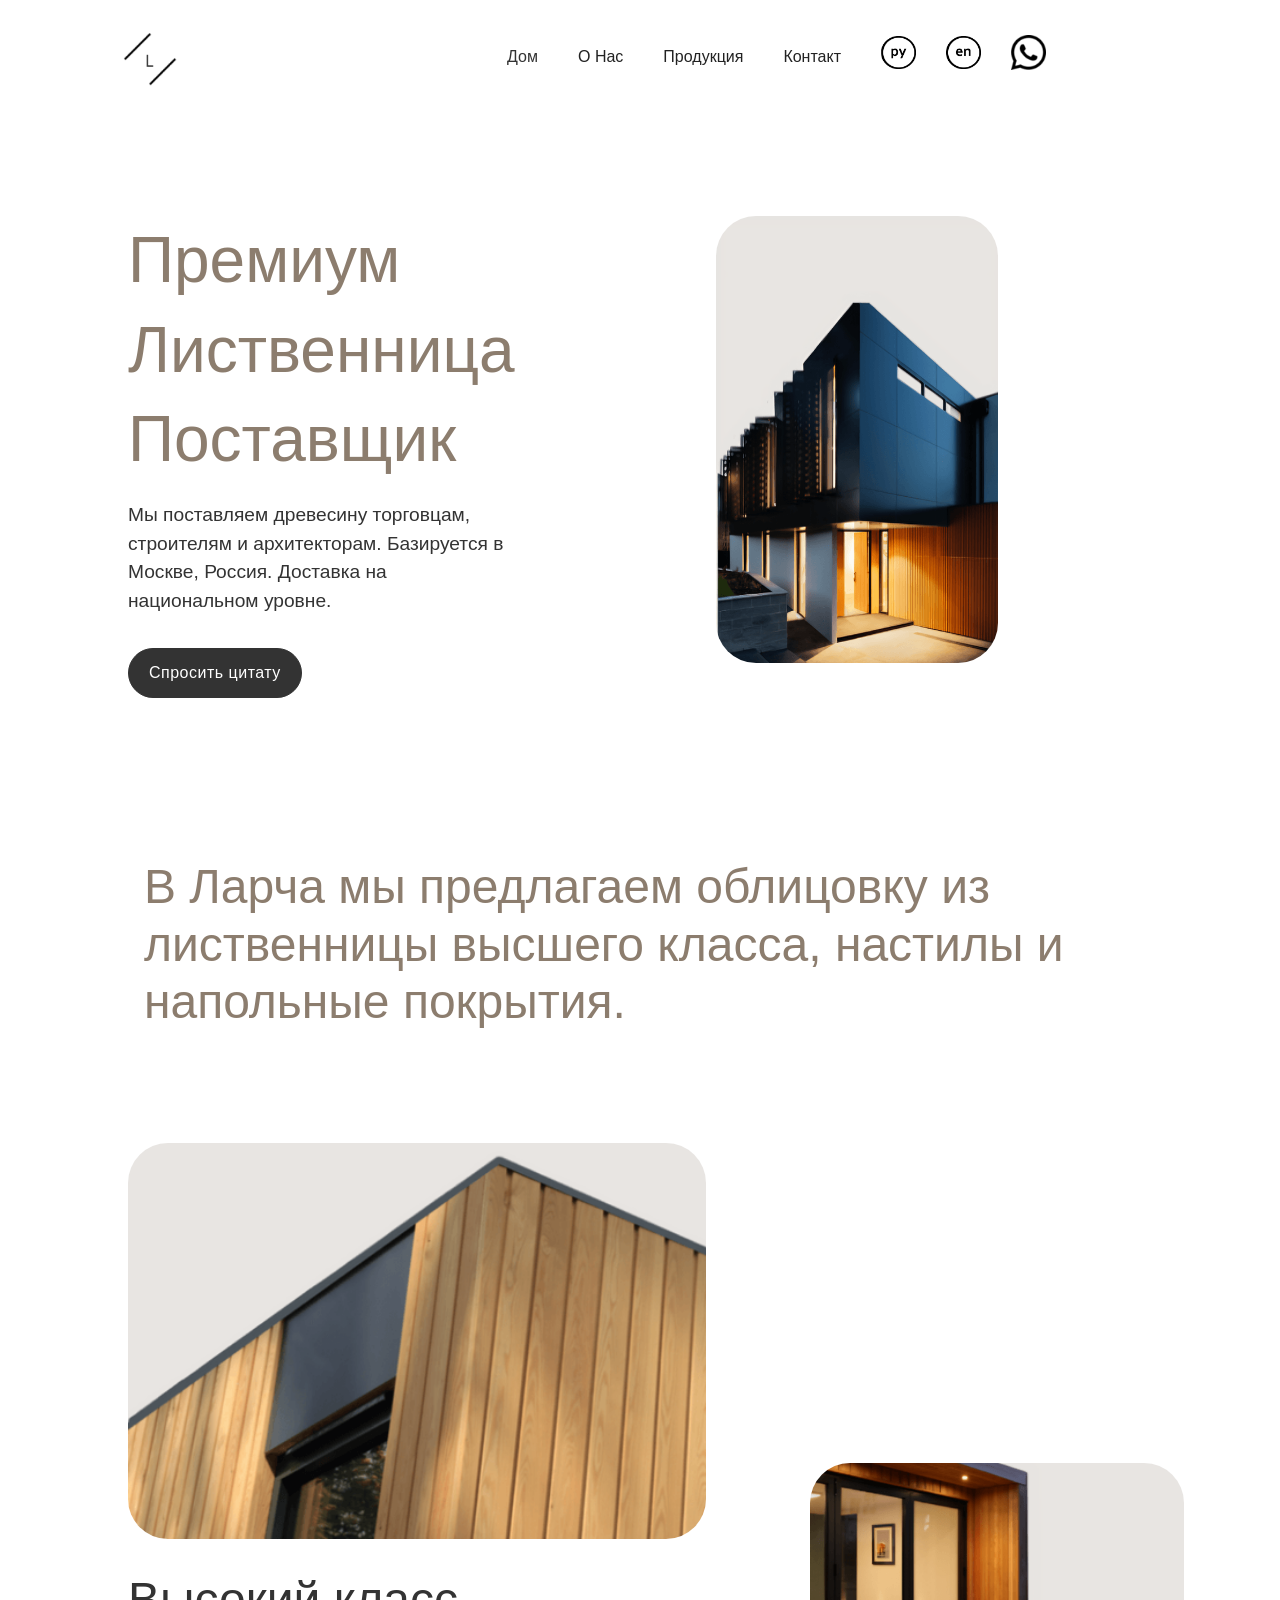
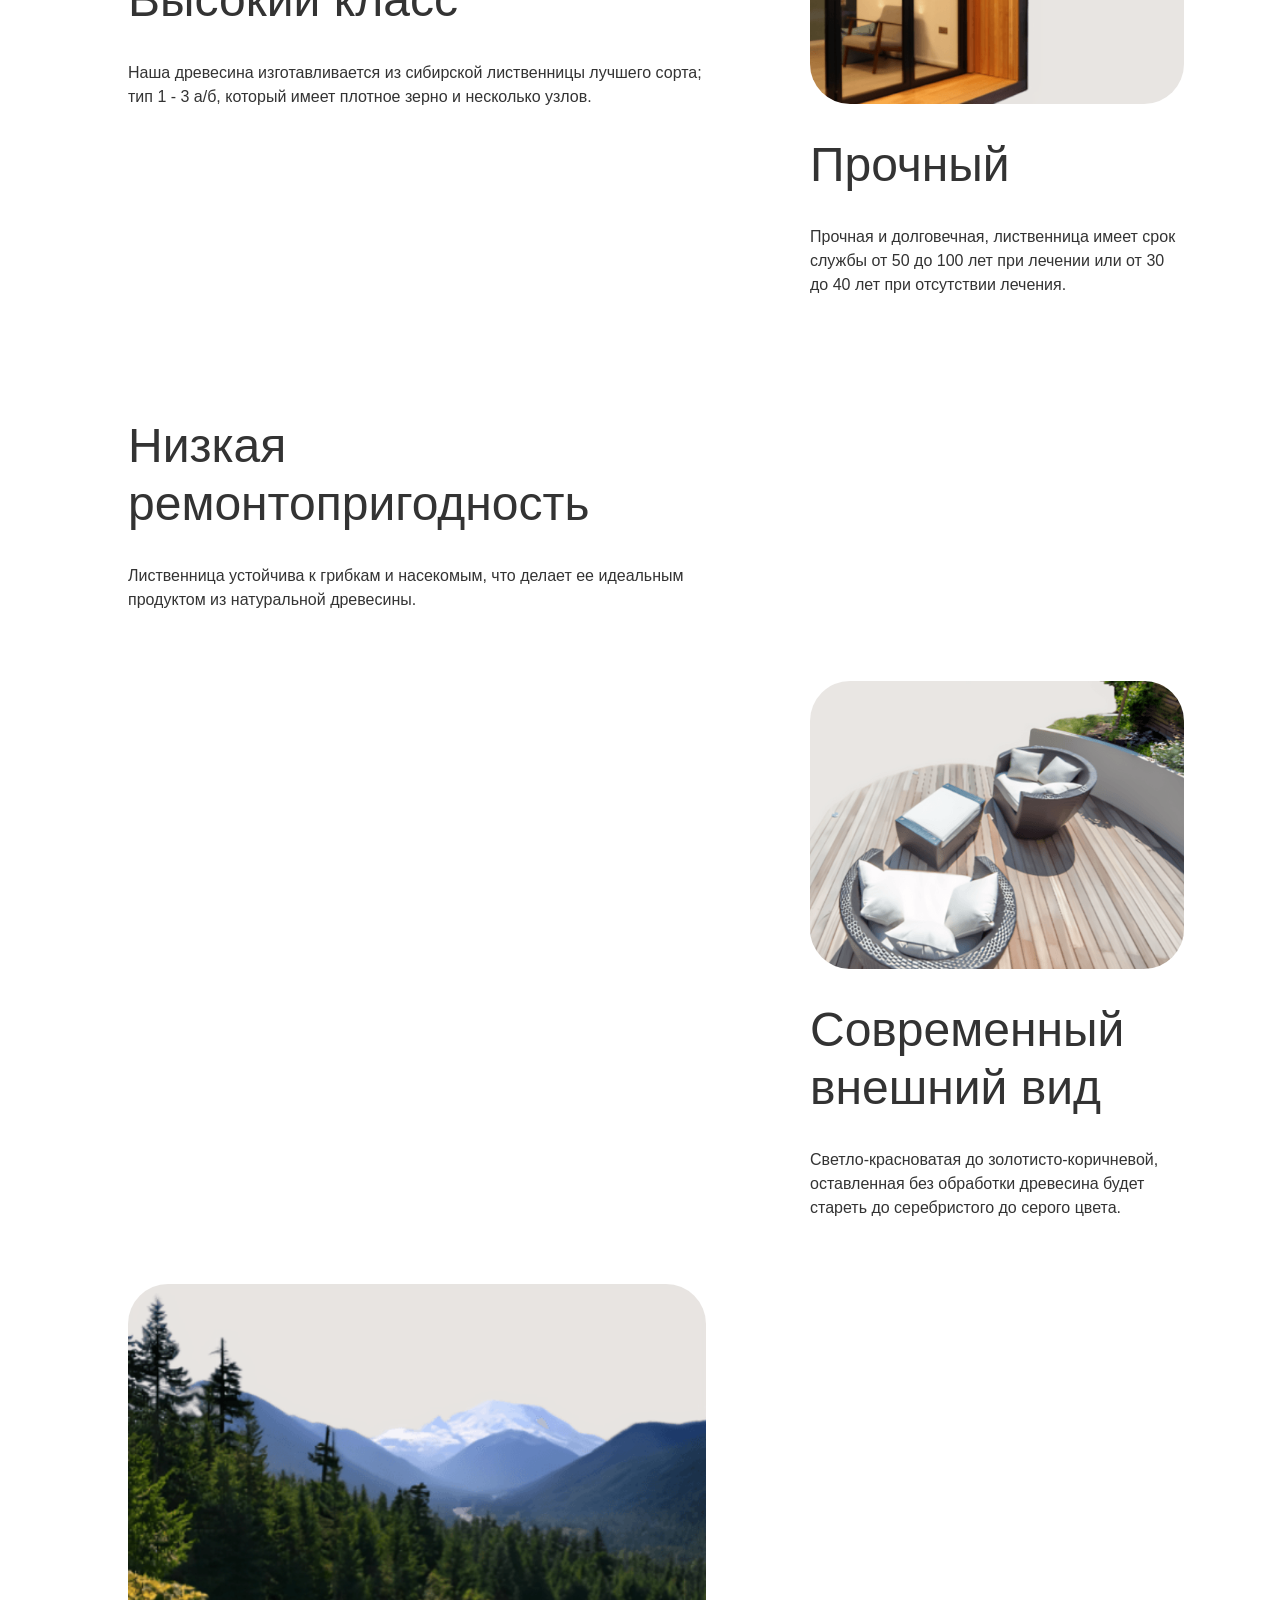
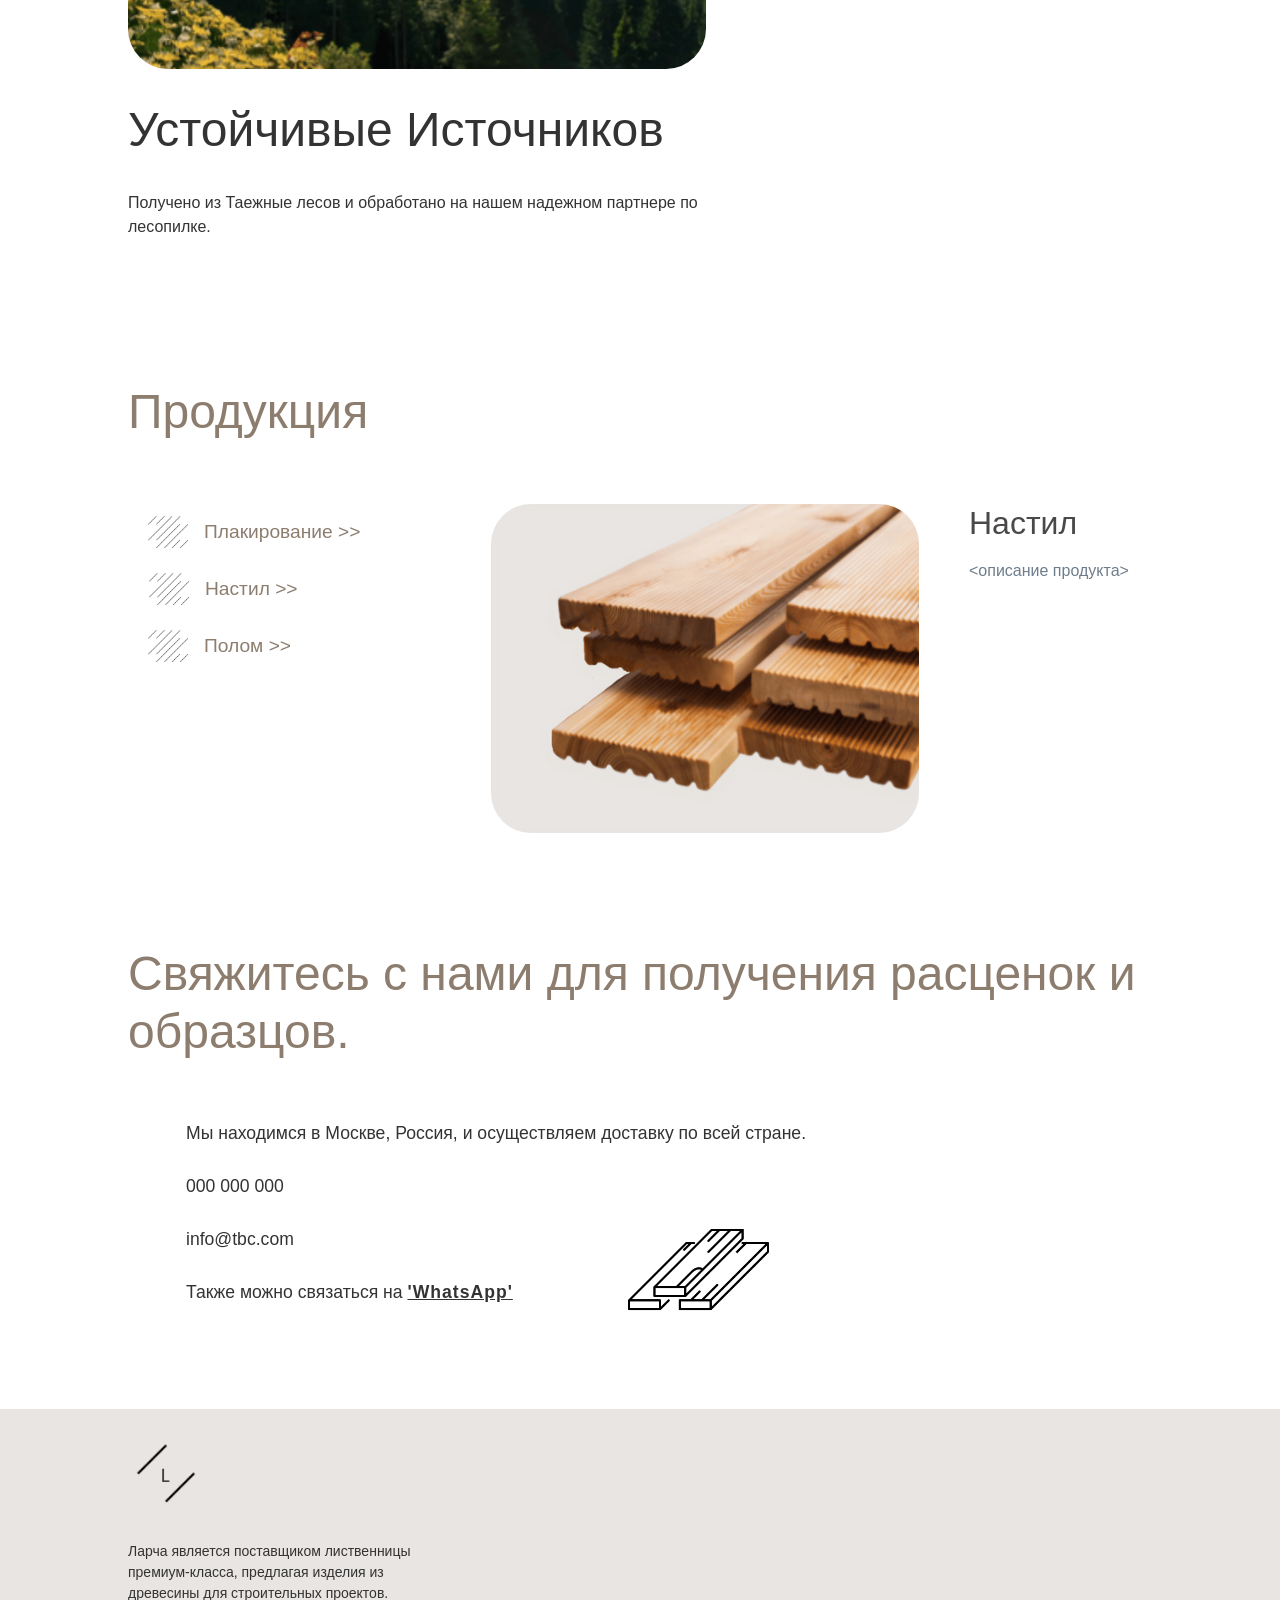
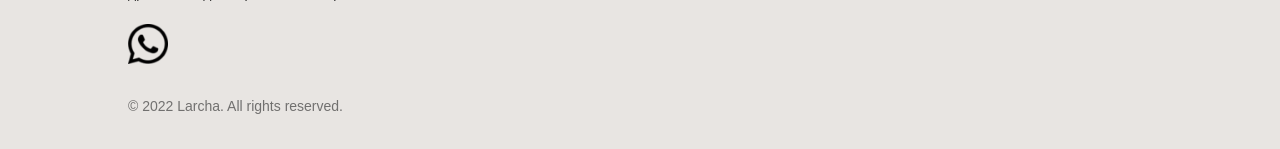
==== commit bd54c2c9: "Add files via upload Updated footer" ====
--- a/index.html
+++ b/index.html
@@ -133,7 +133,7 @@
                 aria-current="page"
                 class="nav-link w-nav-link w--current"
                 >Дом</a
-              ><a href="#About-Ru" class="nav-link w-nav-link">О Нас</a
+              ><a href="#about" class="nav-link w-nav-link">О Нас</a
               ><a href="#products" class="nav-link w-nav-link">Продукция</a
               ><a href="#contact" class="nav-link w-nav-link">Контакт</a
               ><a
@@ -243,7 +243,7 @@
             </div>
           </div>
         </div>
-        <div id="About-Ru" class="section-home-tagline">
+        <div id="about" class="section-home-tagline">
           <div class="page-padding">
             <div class="container-medium">
               <div class="padding-vertical padding-xxhuge">
@@ -691,34 +691,10 @@
                               class="image-2"
                           /></a>
                         </div>
-                      </div>
-                    </div>
-                    <div class="w-layout-grid footer_column-layout">
-                      <div class="footer_column">
-                        <a
-                          href="/"
-                          aria-current="page"
-                          class="footer_link w--current"
-                          >Дом</a
-                        ><a href="#About-Ru" class="footer_link">О Нас</a
-                        ><a href="#products" class="footer_link">Продукция</a
-                        ><a href="#contact" class="footer_link">Контакт</a>
-                      </div>
-                    </div>
                   </div>
-                </div>
-                <div class="line-divider"></div>
-                <div class="padding-top padding-medium">
-                  <div class="footer_bottom-wrapper">
                     <div class="footer_credit-text">
-                      © 2022 Ларча. Все права защищены.
-                    </div>
-                  </div>
-                </div>
-              </div>
-            </div>
-          </div>
-        </div>
+                      © 2022 Larcha. All rights reserved.
+                    </div>
       </main>
     </div>
     <script
--- a/css/style.css
+++ b/css/style.css
@@ -1750,7 +1750,7 @@
     margin-right: auto;
   }
   .w-nav-link.w--current {
-    color: #0082f3;
+    color: #333;
   }
   .w-nav-menu {
     position: relative;
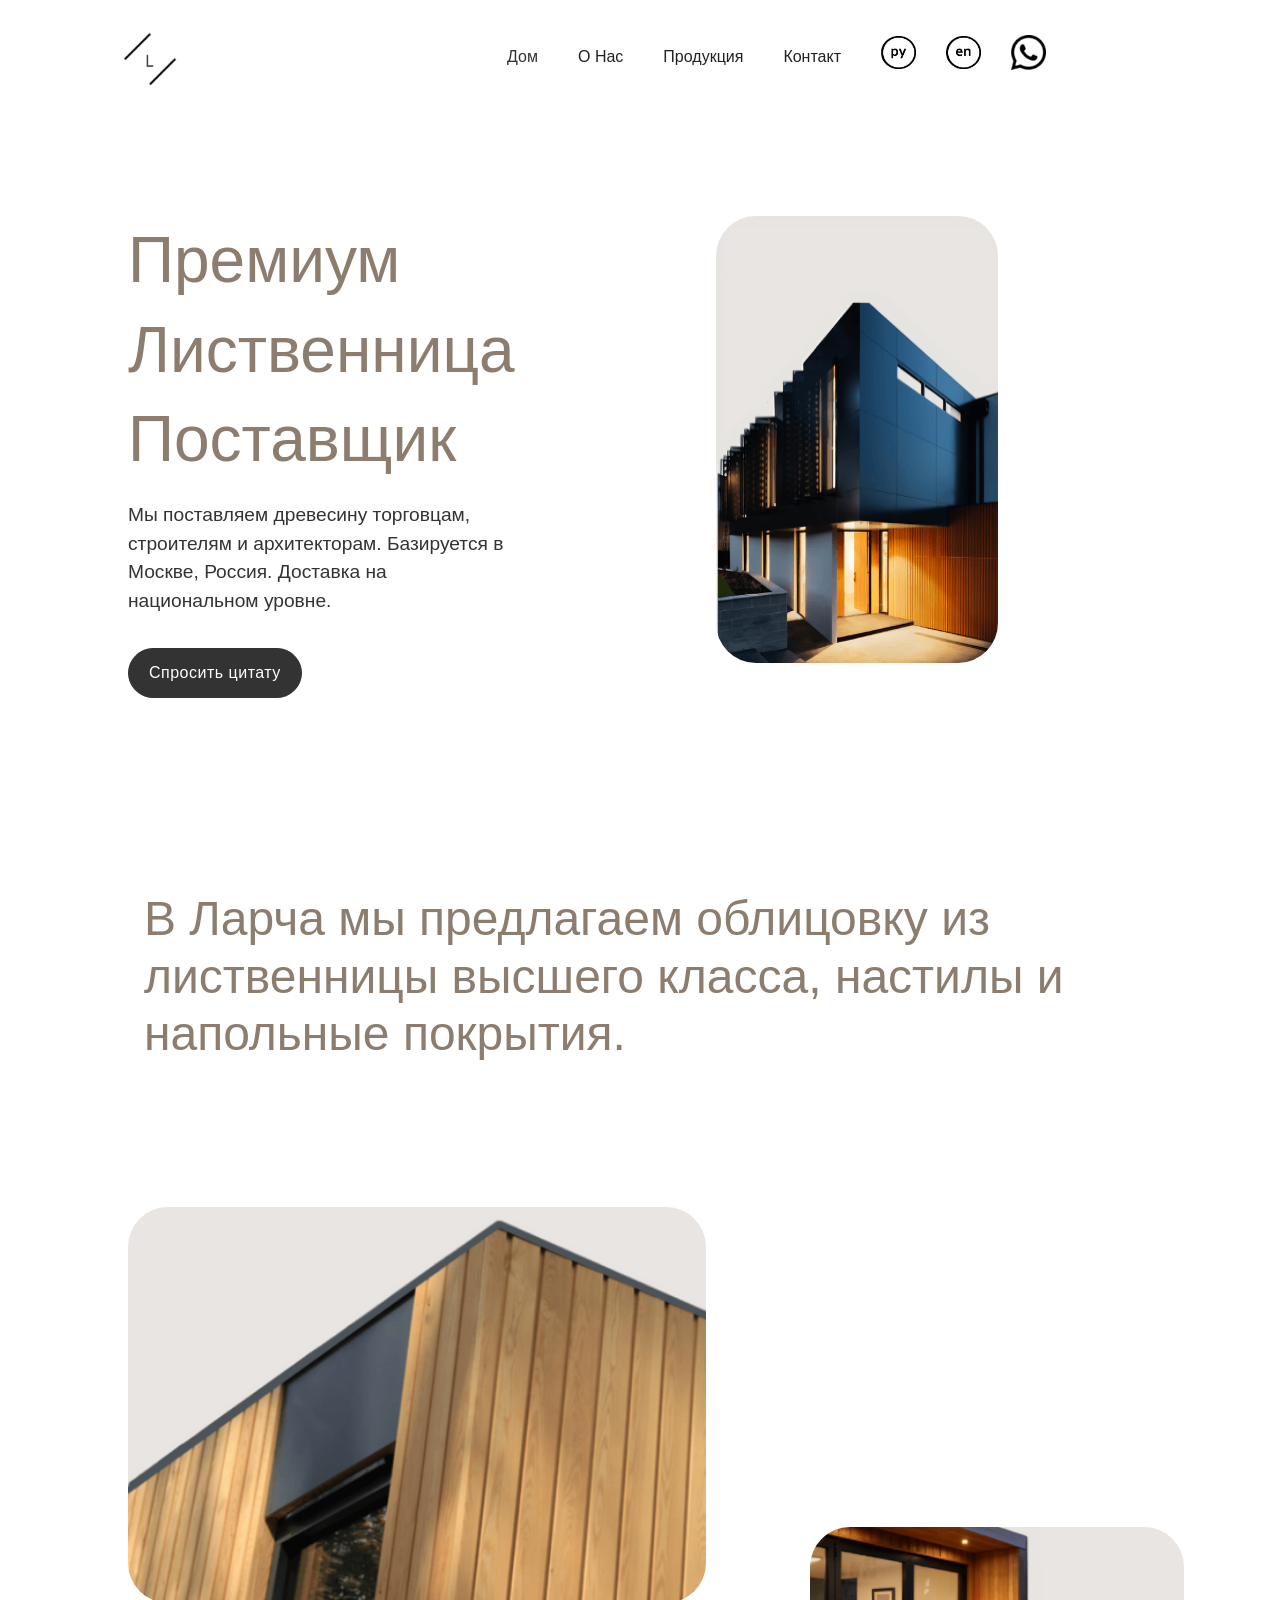
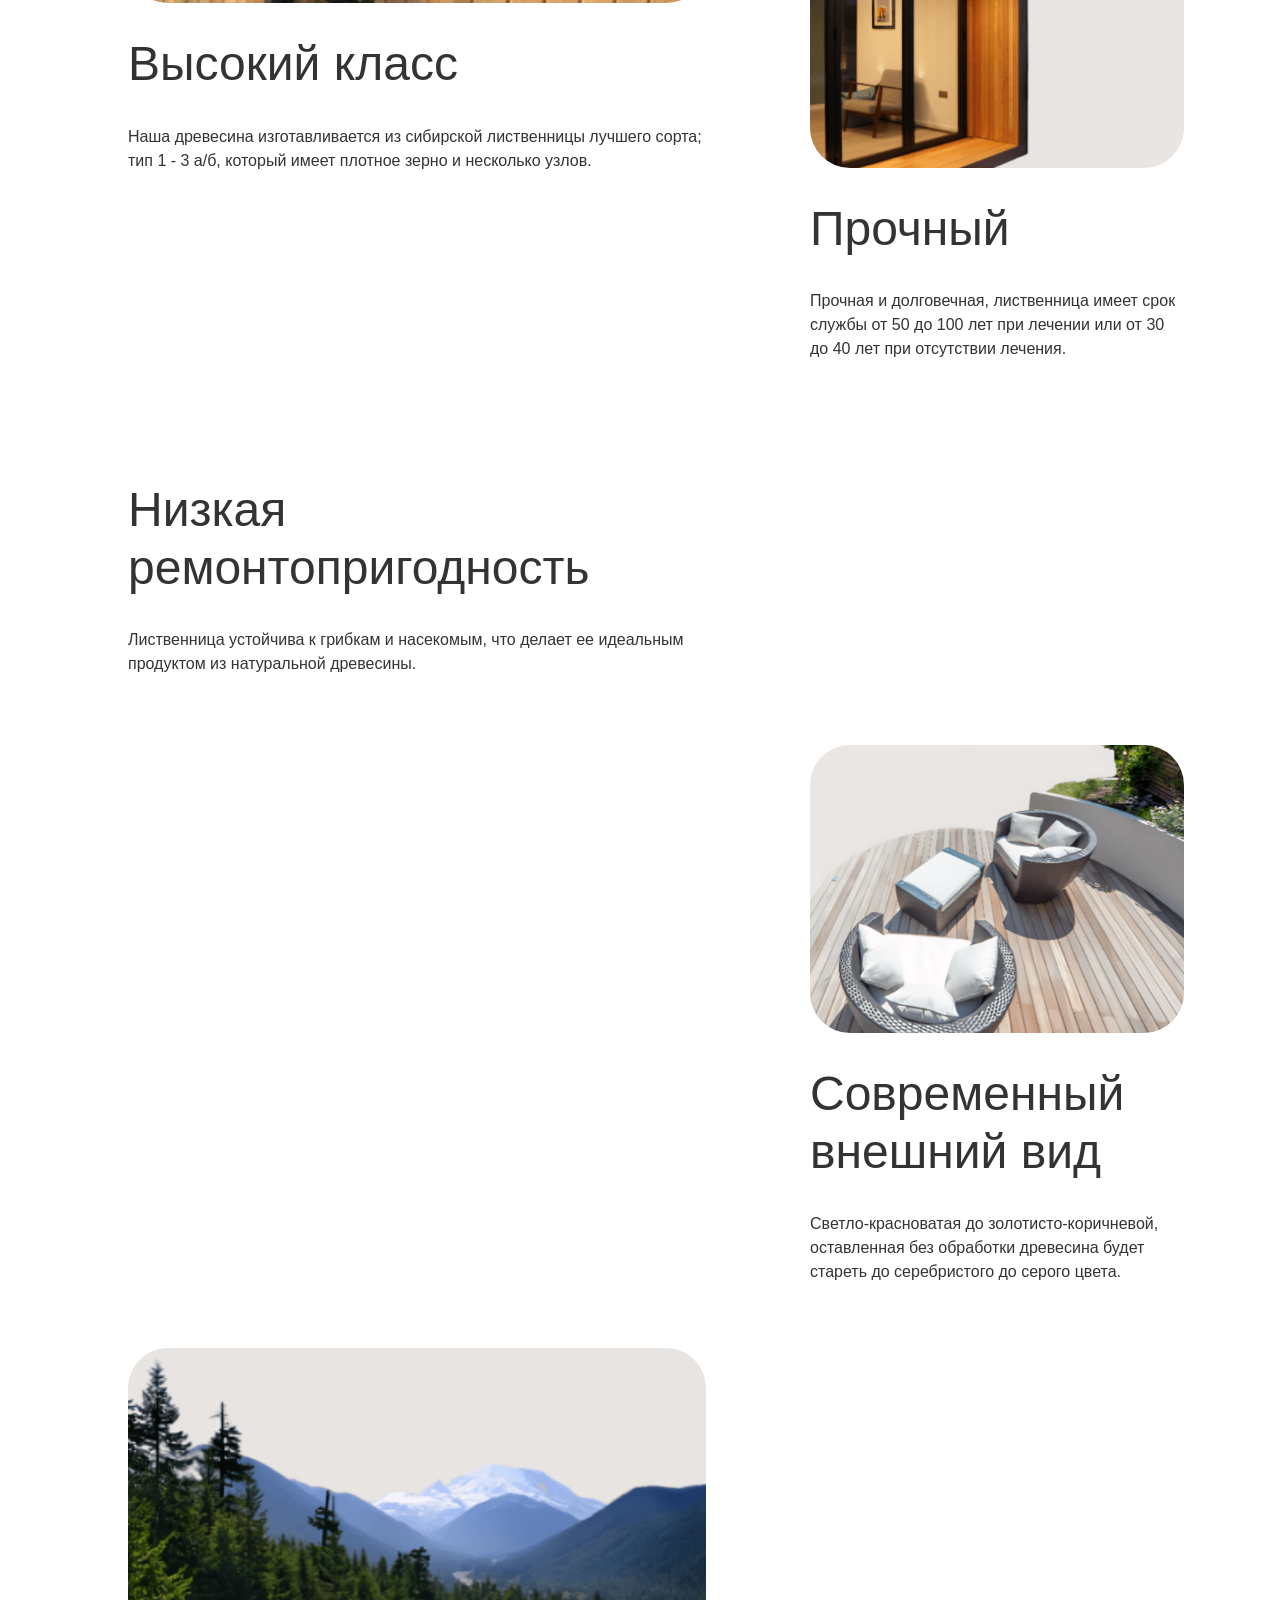
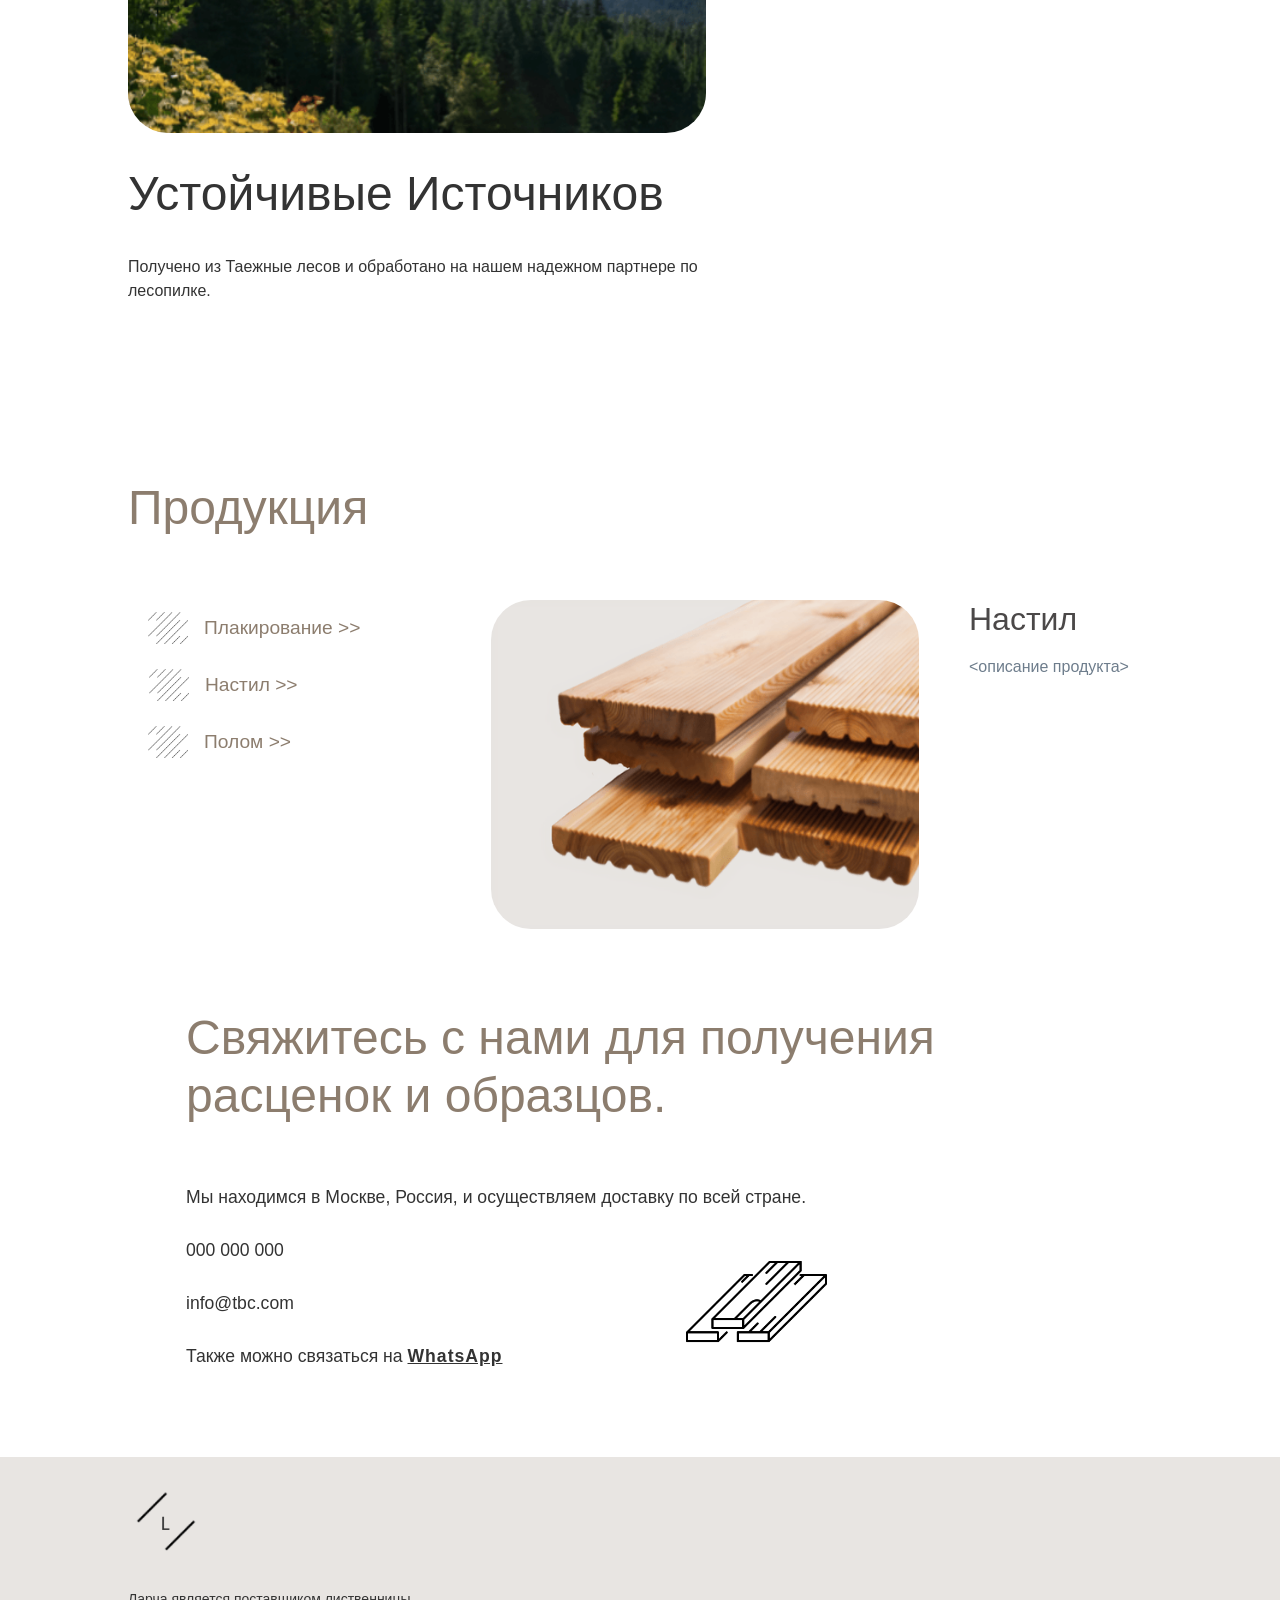
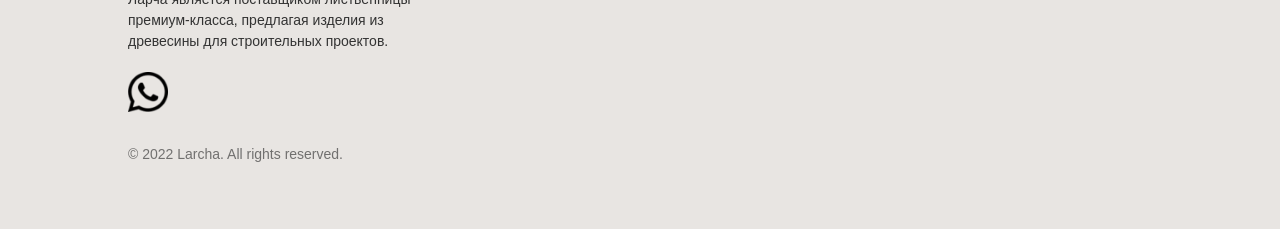
==== commit 35f1ac59: "contact us section linking" ====
--- a/index.html
+++ b/index.html
@@ -135,7 +135,7 @@
                 >Дом</a
               ><a href="#about" class="nav-link w-nav-link">О Нас</a
               ><a href="#products" class="nav-link w-nav-link">Продукция</a
-              ><a href="#contact" class="nav-link w-nav-link">Контакт</a
+              ><a href="#contact-us" class="nav-link w-nav-link">Контакт</a
               ><a
                 href="/index.html"
                 aria-current="page"
@@ -181,7 +181,7 @@
             <div class="menu-button-2 w-nav-button">
               <div class="w-icon-nav-menu"></div>
             </div>
-            <a href="/" aria-current="page" class="brand w-nav-brand w--current"
+            <a href="/index.html" aria-current="page" class="brand w-nav-brand w--current"
               ><img
                 src="./images/larcha_logo-transparent.png"
                 loading="eager"
@@ -216,7 +216,7 @@
                       </p>
                     </div>
                     <div class="margin-bottom margin-medium">
-                      <a href="#contact" class="button is-form-submit w-button"
+                      <a href="#contact-us" class="button is-form-submit w-button"
                         >Спросить цитату</a
                       >
                     </div>
@@ -603,6 +603,7 @@
                                 &lt;описание продукта&gt;
                               </p>
                             </div>
+
                           </div>
                         </div>
                       </div>
@@ -611,46 +612,36 @@
                 </div>
               </div>
             </div>
-            <div id="contact" class="page-padding padding-vertical">
-              <div class="container-large">
-                <div class="padding-vertical padding-xxhuge">
-                  <div class="home-cta_component">
-                    <div class="margin-bottom margin-medium">
-                      <div id="contact-eng" class="heading-large">
-                        <strong class="bold-text">Свяжитесь </strong> с нами для получения расценок и образцов.
+        
+                          </div>
+                        </div>
                       </div>
-                      <div class="w-container">
-                        <div class="wf-section">
-                          <div class="text-block-5">
-                            Мы находимся в Москве, Россия, и осуществляем доставку по всей стране.<br />‍<br /><a href="tel:+000000000"
-                              ><strong class="bold-text-3">000 000 000</strong
-                              ><br /></a
-                            >‍<br /><a
-                              href="mailto:info@tbc.com?subject=Request%20Quote"
-                              ><strong class="bold-text-2"
-                                >info@tbc.com</strong
-                              ></a
-                            ><br />‍<br />Также можно связаться на
-                            <a href="https://wa.me/000000000" class="link-6"
-                              >'WhatsApp'</a
-                            >
-                          </div>
-                        </div>
-                      </div>
                     </div>
                     <div class="home-cta-sliding-block"></div>
-                  </div>
-                  <img
-                    src="./images/board.png"
-                    loading="eager"
-                    width="141"
-                    alt=""
-                    class="image-3"
-                  />
-                </div>
-              </div>
+                  
+        
+       
+        </section>
+        <div id="contact-us" class="page-padding">
+          <div class="container-6 w-container">
+            <div class="heading-large">
+              <strong class="bold-text">Свяжитесь </strong>с нами для получения расценок и образцов.
+            </div>
+            <div class="text-block-5">Мы находимся в Москве, Россия, и осуществляем доставку по всей стране.<br />‍ <br />
+              <a href="tel:+000000000">
+                <strong class="bold-text-3">000 000 000</strong>
+                <br />
+              </a>‍ <br />
+              <a href="mailto:info@tbc.com?subject=Request%20Quote">
+                <strong class="bold-text-2">info@tbc.com</strong>
+              </a>
+              <br />‍ <br />Также можно связаться на <a href="https://wa.me/000000000" target="_blank" class="link-6">WhatsApp</a>
             </div>
           </div>
+          <div class="w-container">
+            <img src="./images/board.png" loading="eager" width="141" alt="" class="image-3" />
+          </div>
+
         </div>
         <section
           data-w-id="9eb19ee5-421c-a040-7be4-4ed3255e6c6b"
@@ -667,7 +658,7 @@
                   <div class="w-layout-grid footer_top-wrapper">
                     <div class="footer_left-wrapper">
                       <div class="margin-bottom margin-medium">
-                        <a href="#" class="footer3_logo-link w-nav-brand"
+                        <a href="/index.html" class="footer3_logo-link w-nav-brand"
                           ><img
                             src="./images/larcha_logo-transparent.png"
                             loading="eager"
@@ -682,6 +673,7 @@
                           </div>
                           <a
                             href="https://wa.me/000000000"
+                            target="_blank"
                             class="w-inline-block"
                             ><img
                               src="./images/whatsapp_bw_48px.png"
@@ -711,4 +703,4 @@
       ]><script src="//cdnjs.cloudflare.com/ajax/libs/placeholders/3.0.2/placeholders.min.js"></script
     ><![endif]-->
   </body>
-</html>
+</html>
--- a/css/style.css
+++ b/css/style.css
@@ -2646,6 +2646,7 @@
   .page-padding {
     padding-right: 6rem;
     padding-left: 8rem;
+    padding-bottom: 2rem;
     border: 1px none transparent;
     color: #4b4848;
   }
@@ -4727,6 +4728,7 @@
     .page-padding {
       padding-right: 3rem;
       padding-left: 3rem;
+      padding-bottom: 1rem;
     }
   
     .show-tablet {
@@ -5567,6 +5569,7 @@
     .page-padding {
       padding-right: 2.2rem;
       padding-left: 2.2rem;
+      padding-bottom: 1rem;
     }
   
     .show-mobile-landscape {
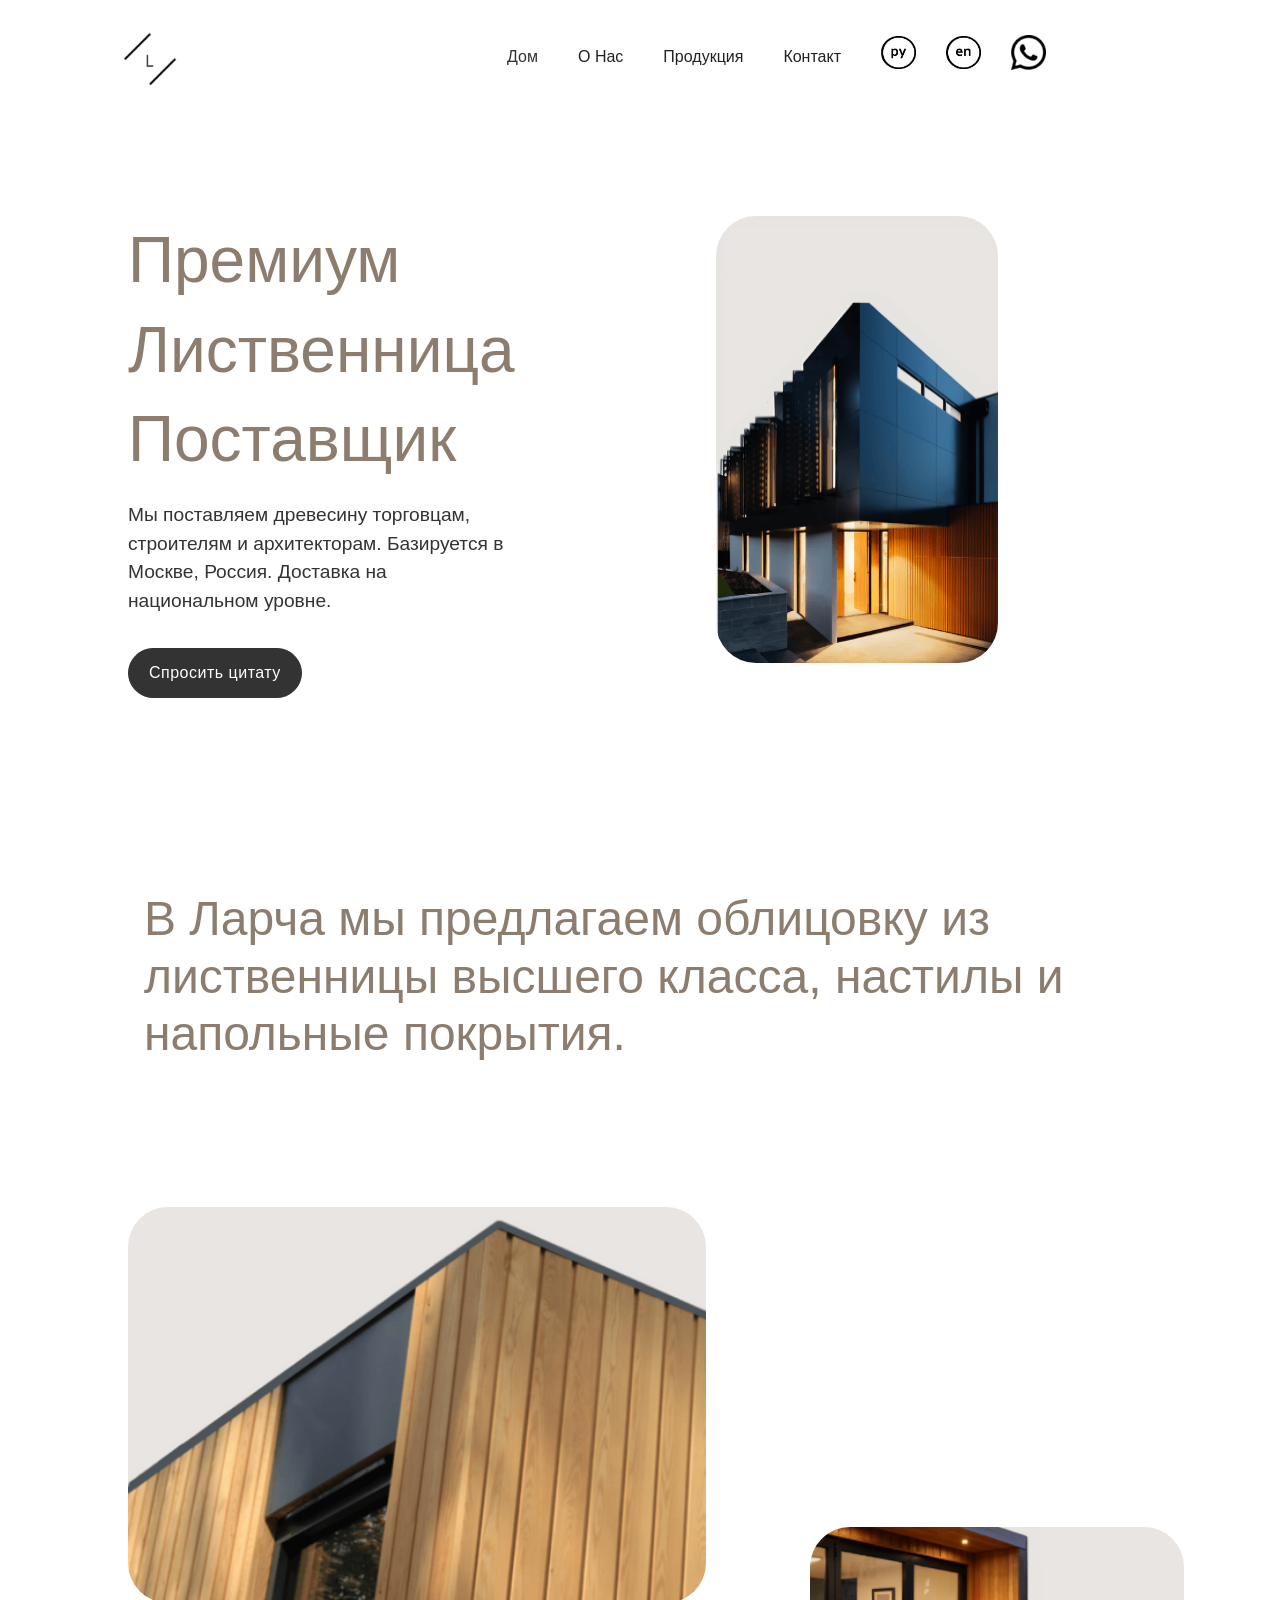
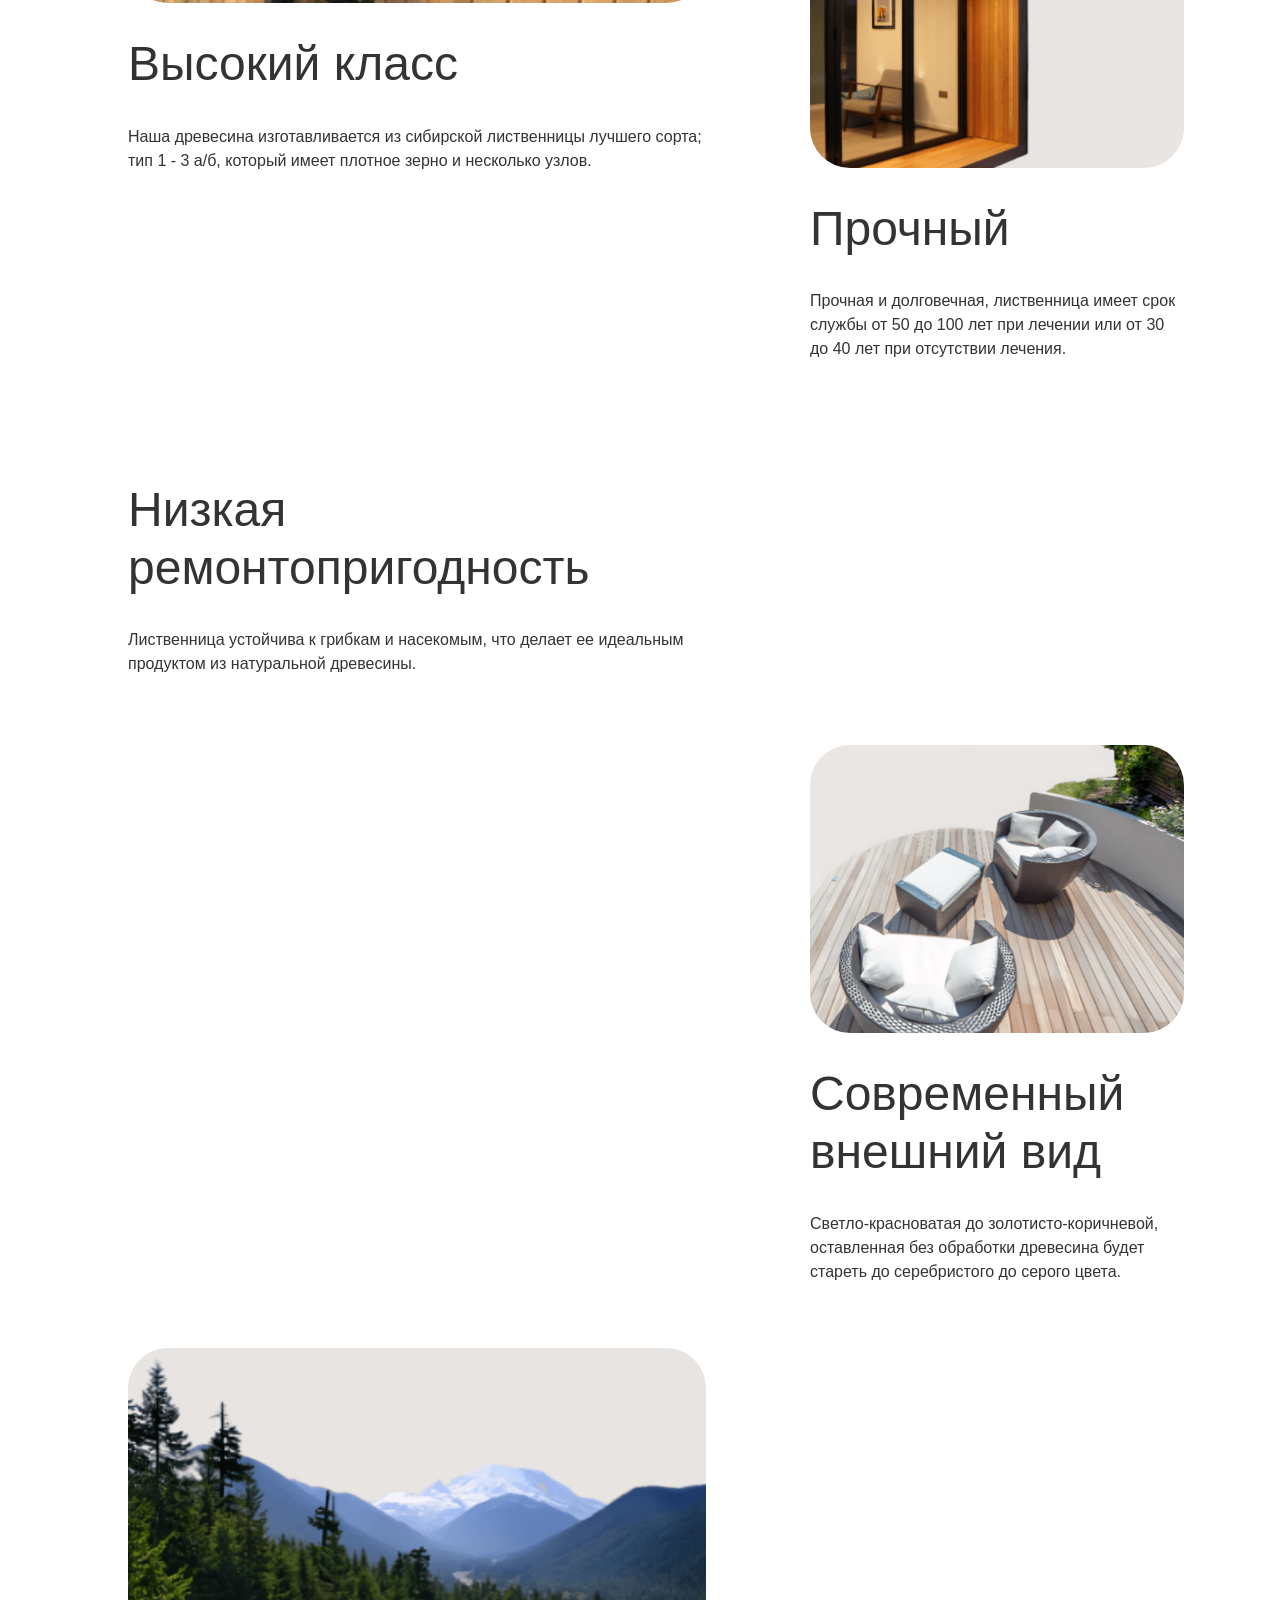
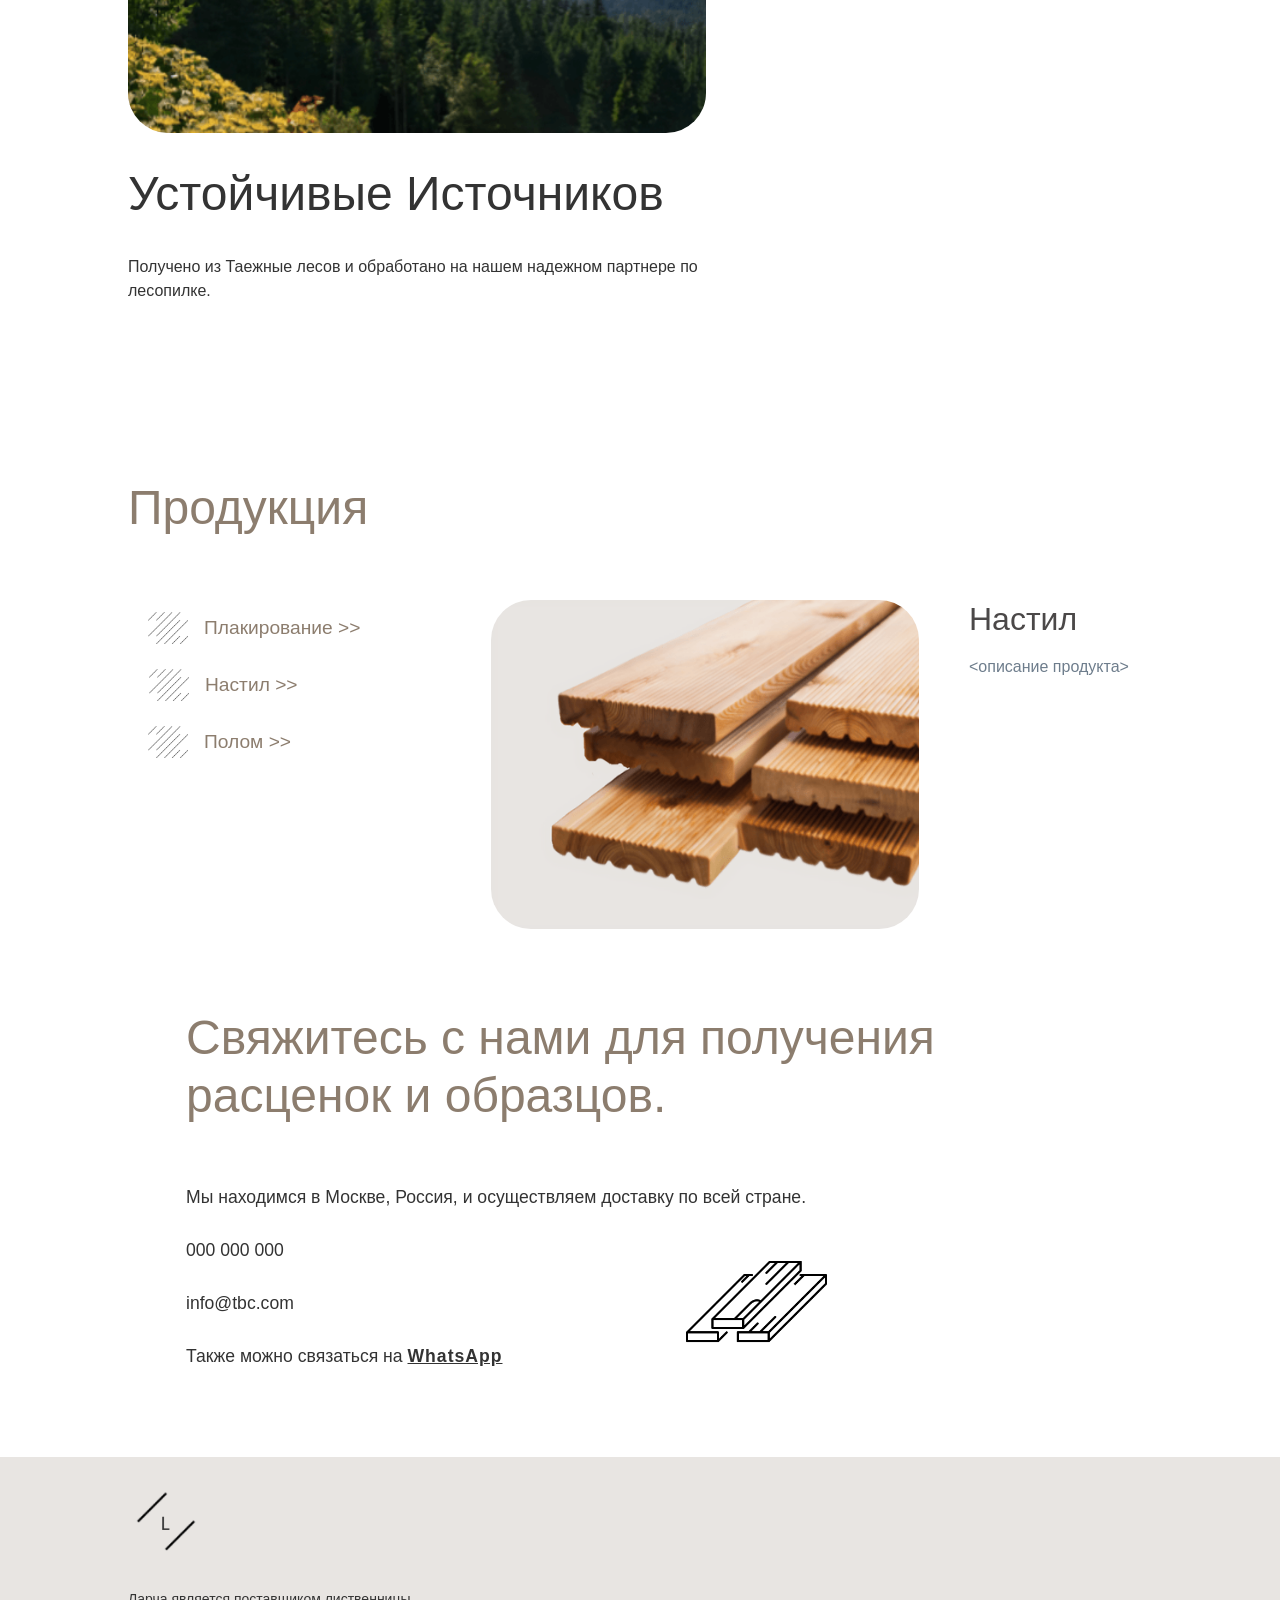
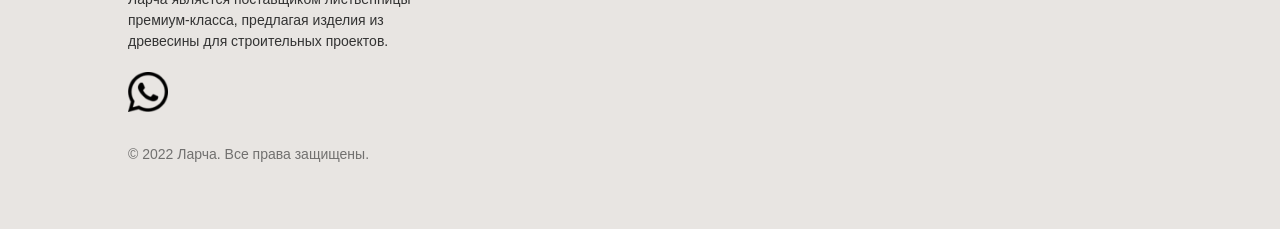
==== commit 5bb01f7f: "Add files via upload footer translation" ====
--- a/index.html
+++ b/index.html
@@ -685,7 +685,7 @@
                         </div>
                   </div>
                     <div class="footer_credit-text">
-                      © 2022 Larcha. All rights reserved.
+                      © 2022 Ларча. Все права защищены.
                     </div>
       </main>
     </div>
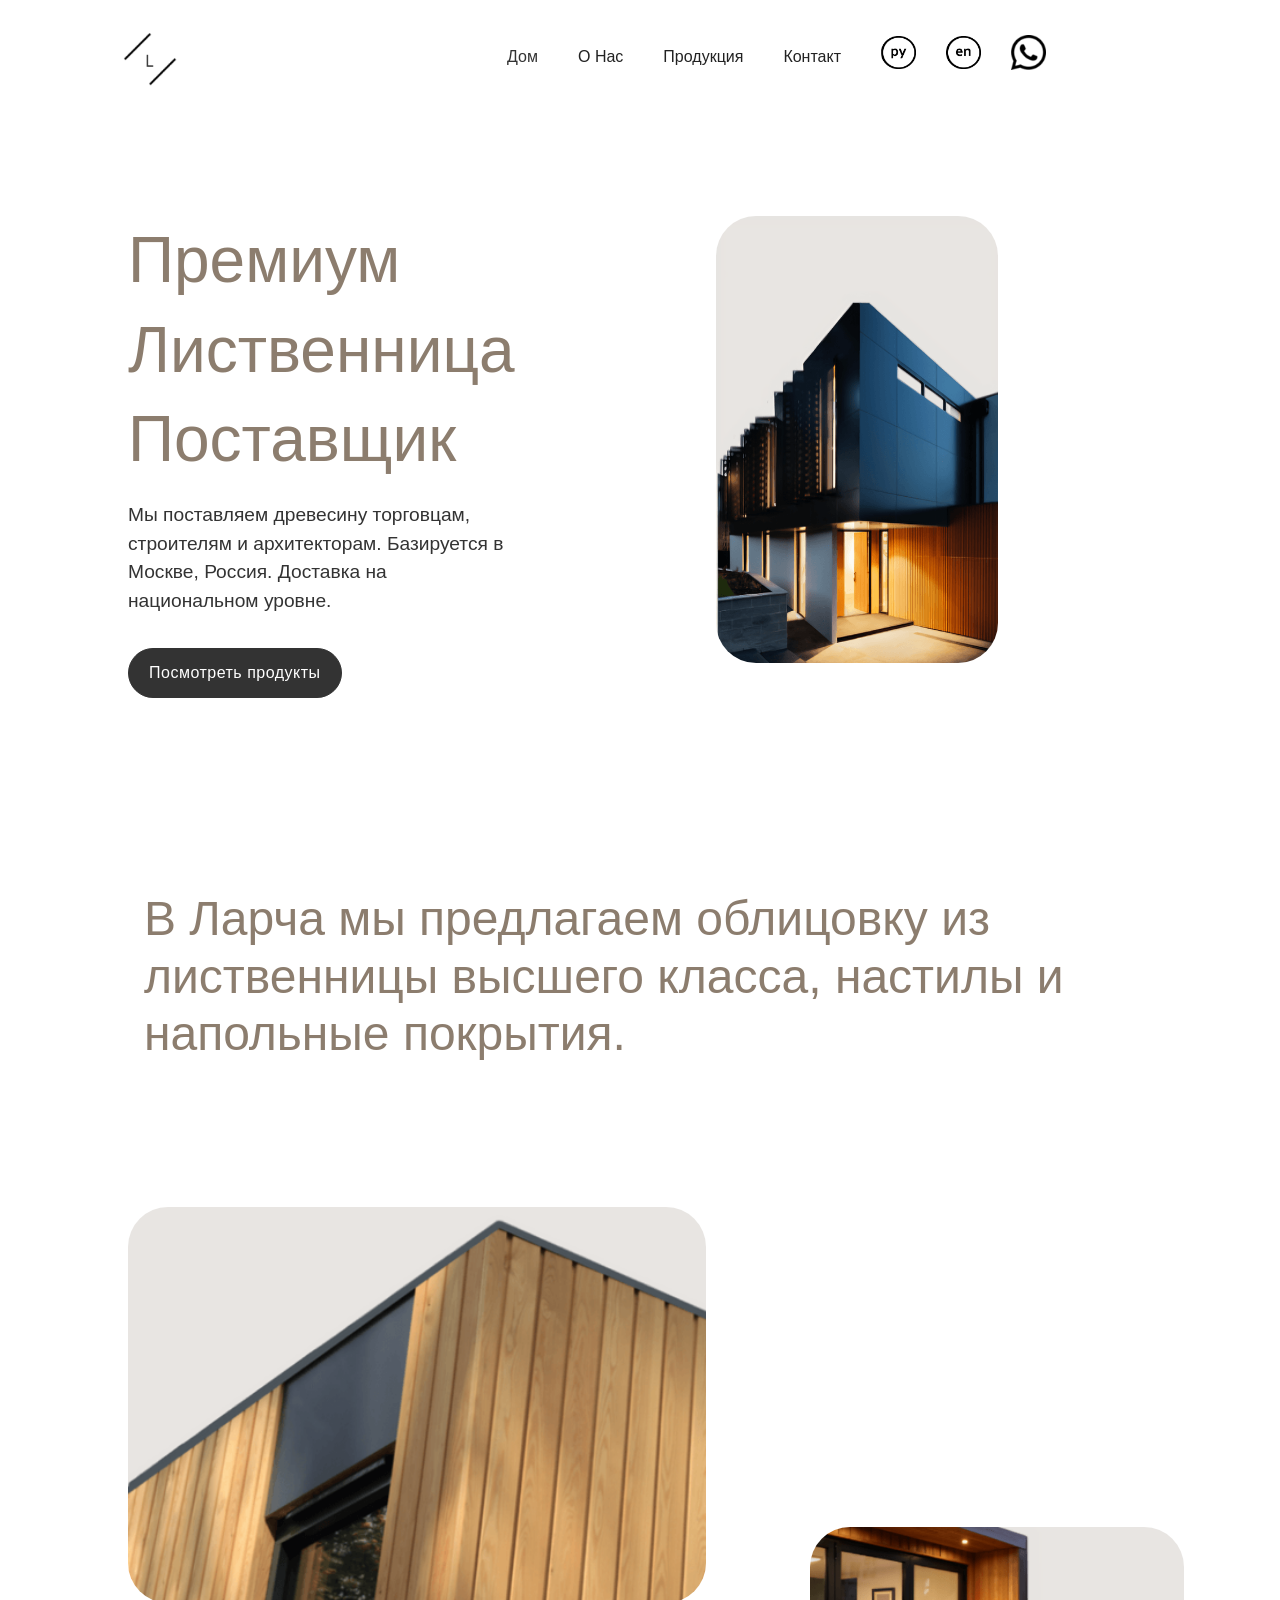
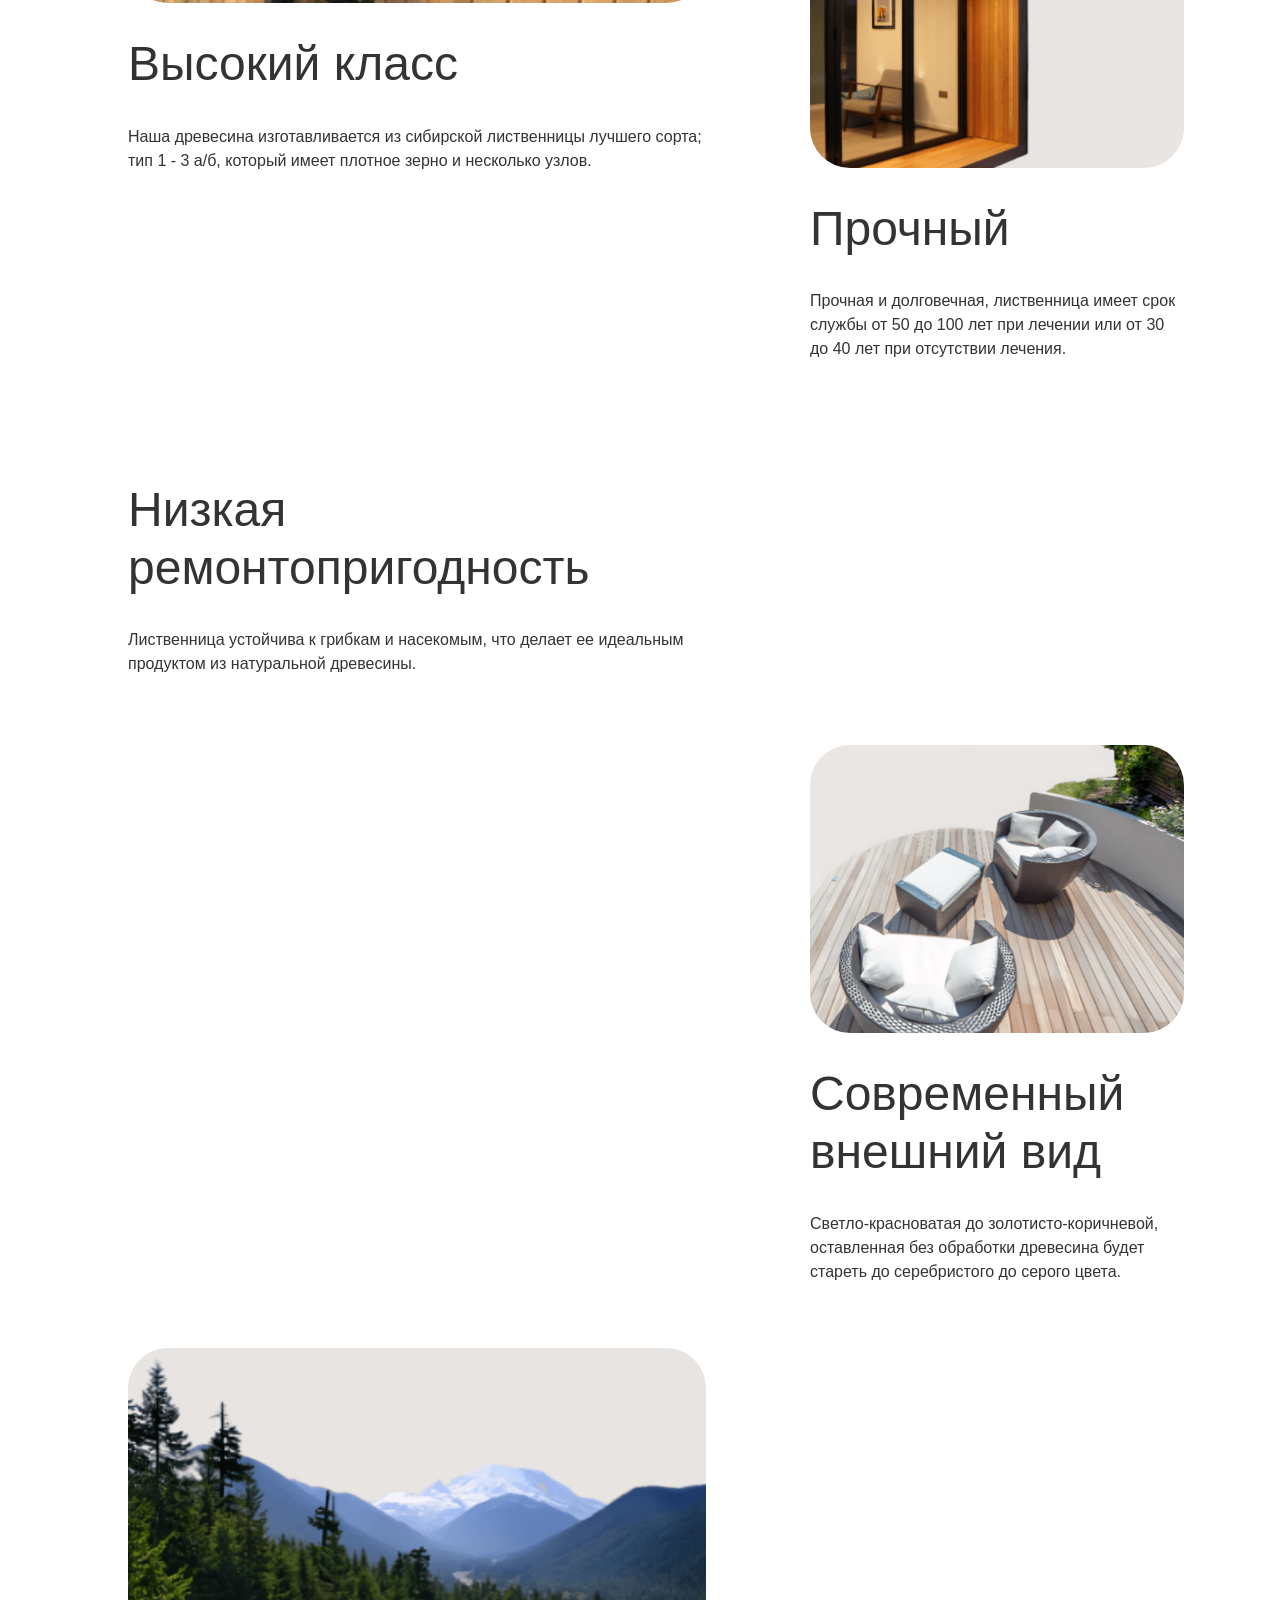
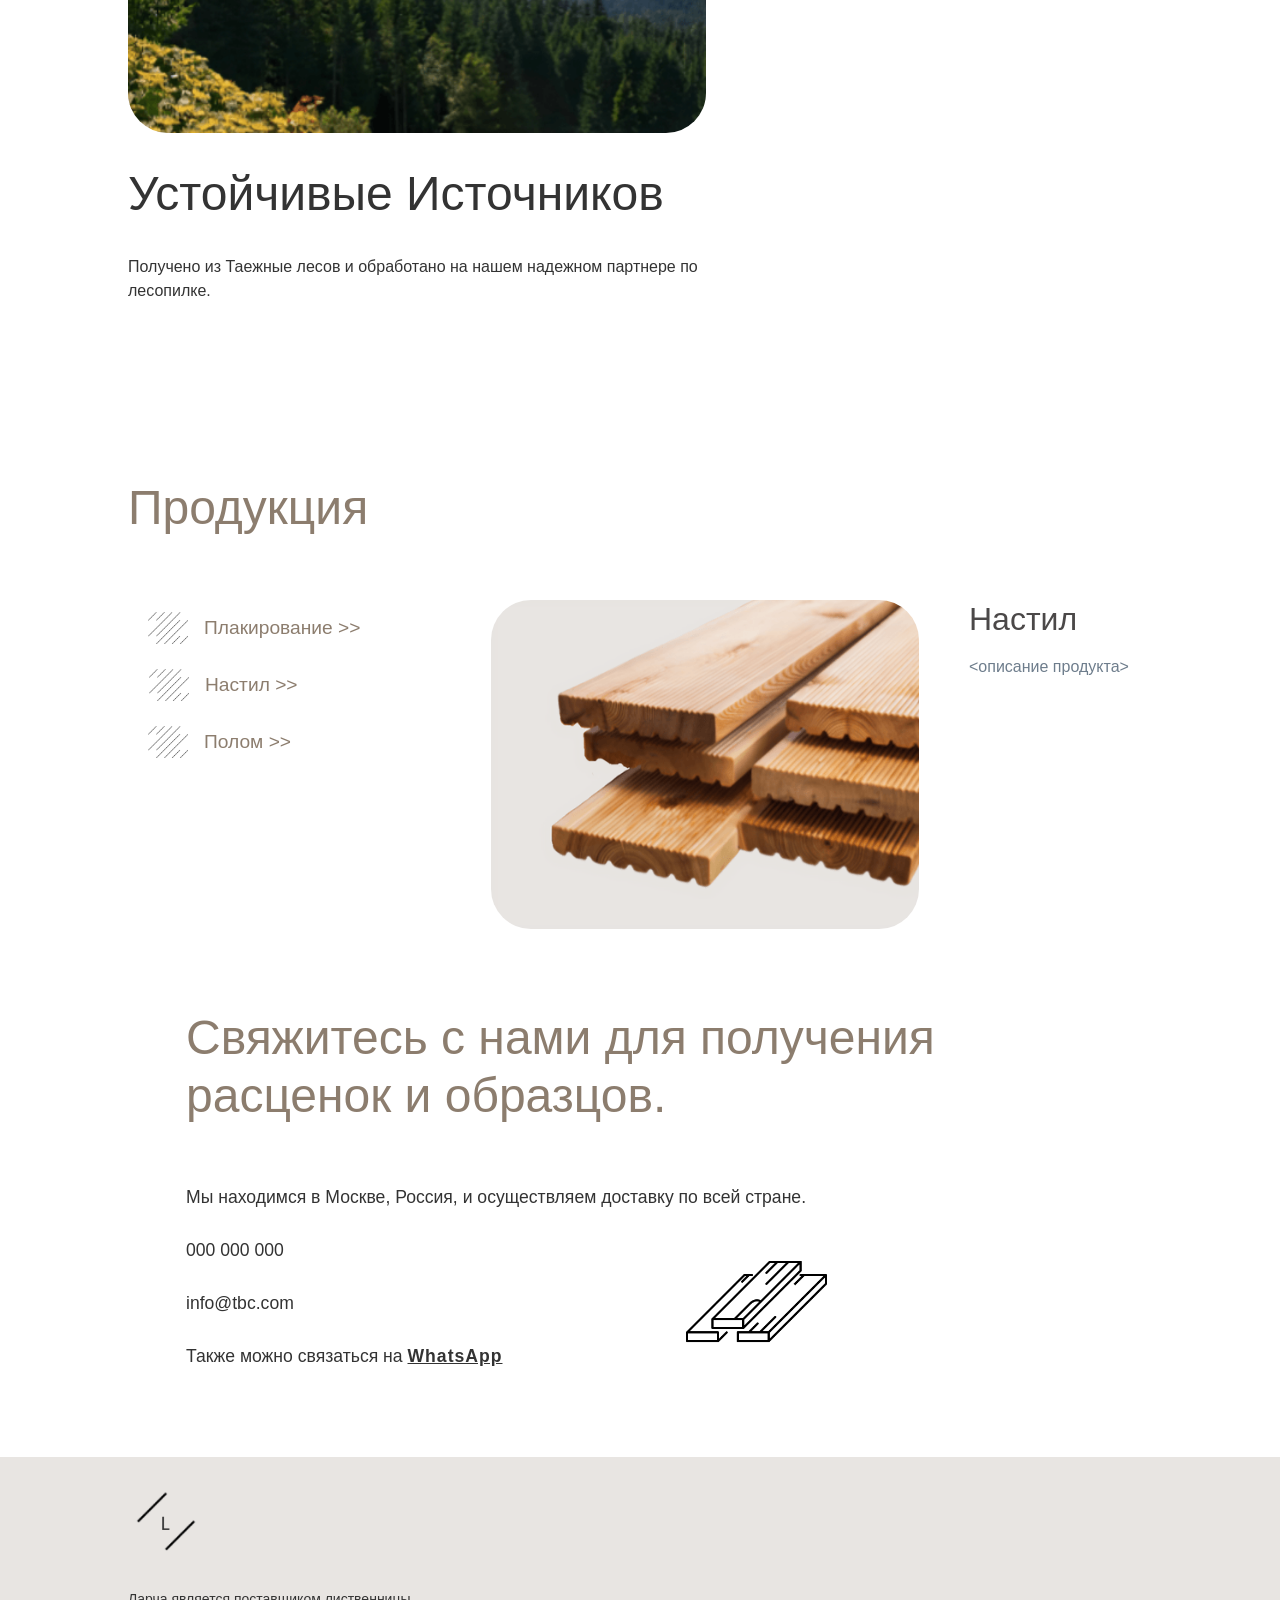
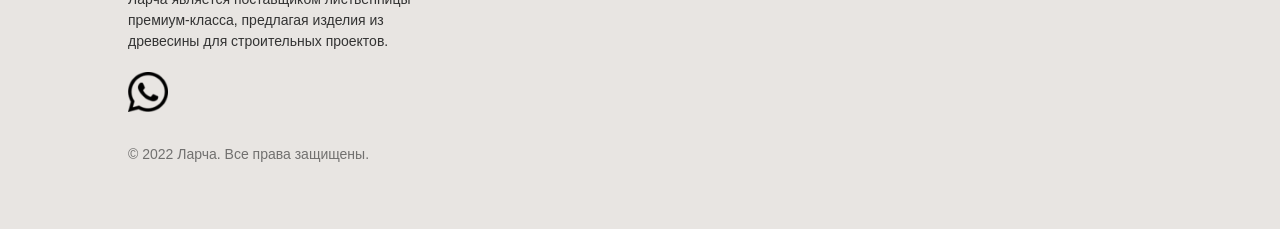
==== commit ad8f5235: "button link change and text" ====
--- a/index.html
+++ b/index.html
@@ -216,8 +216,8 @@
                       </p>
                     </div>
                     <div class="margin-bottom margin-medium">
-                      <a href="#contact-us" class="button is-form-submit w-button"
-                        >Спросить цитату</a
+                      <a href="#products" class="button is-form-submit w-button"
+                        >Посмотреть продукты</a
                       >
                     </div>
                   </div>
